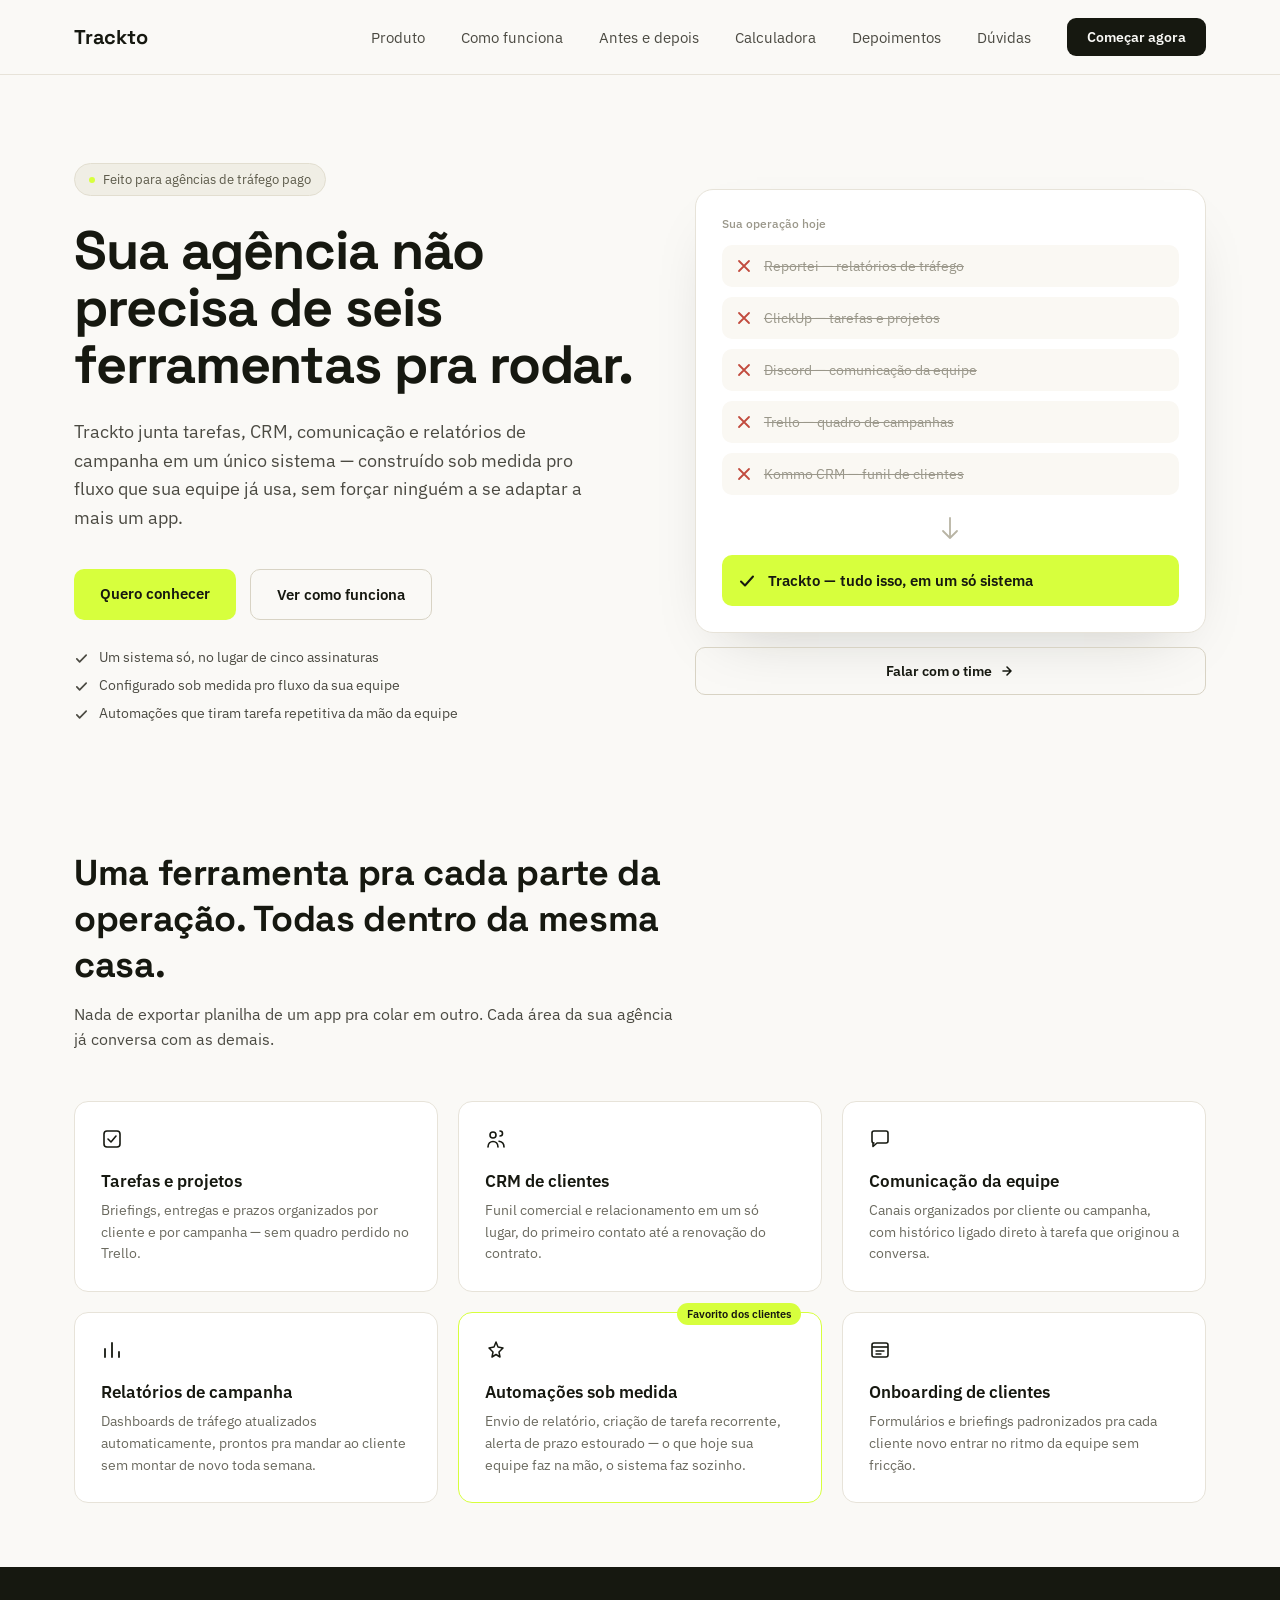
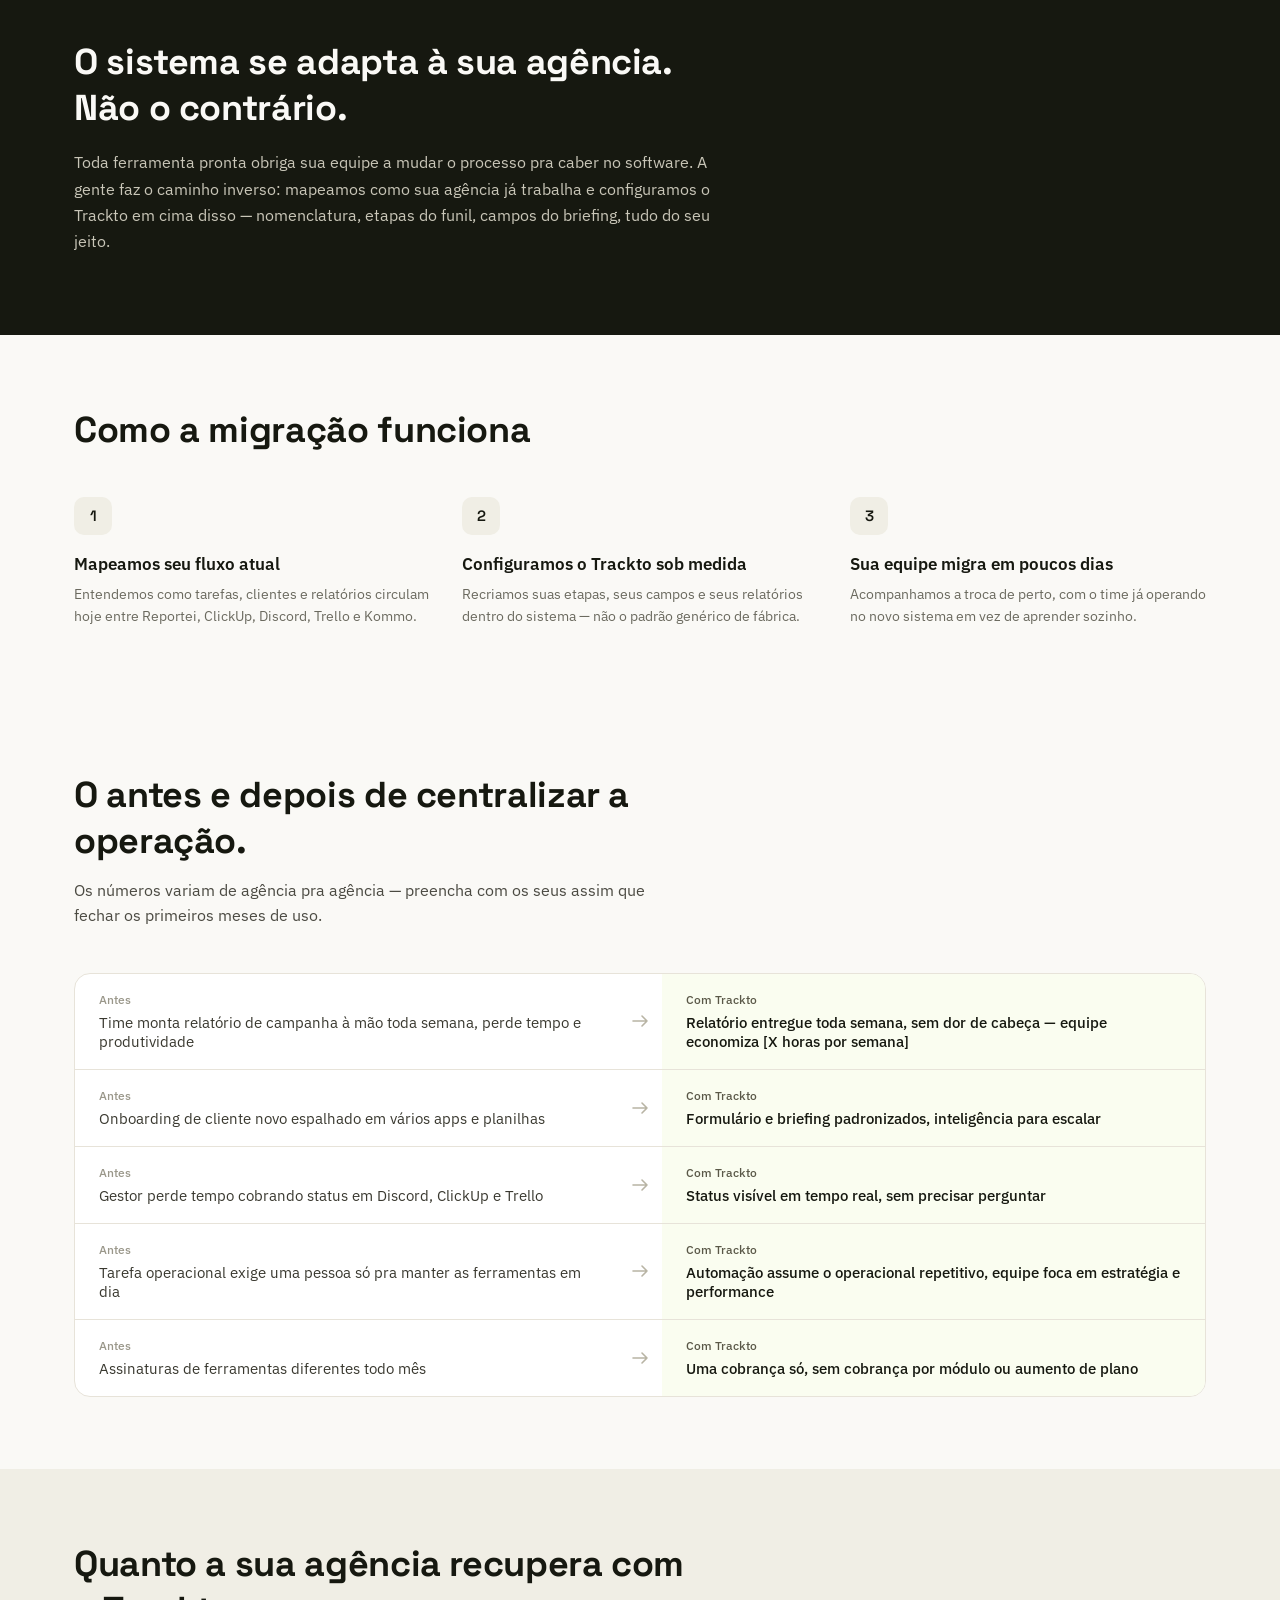
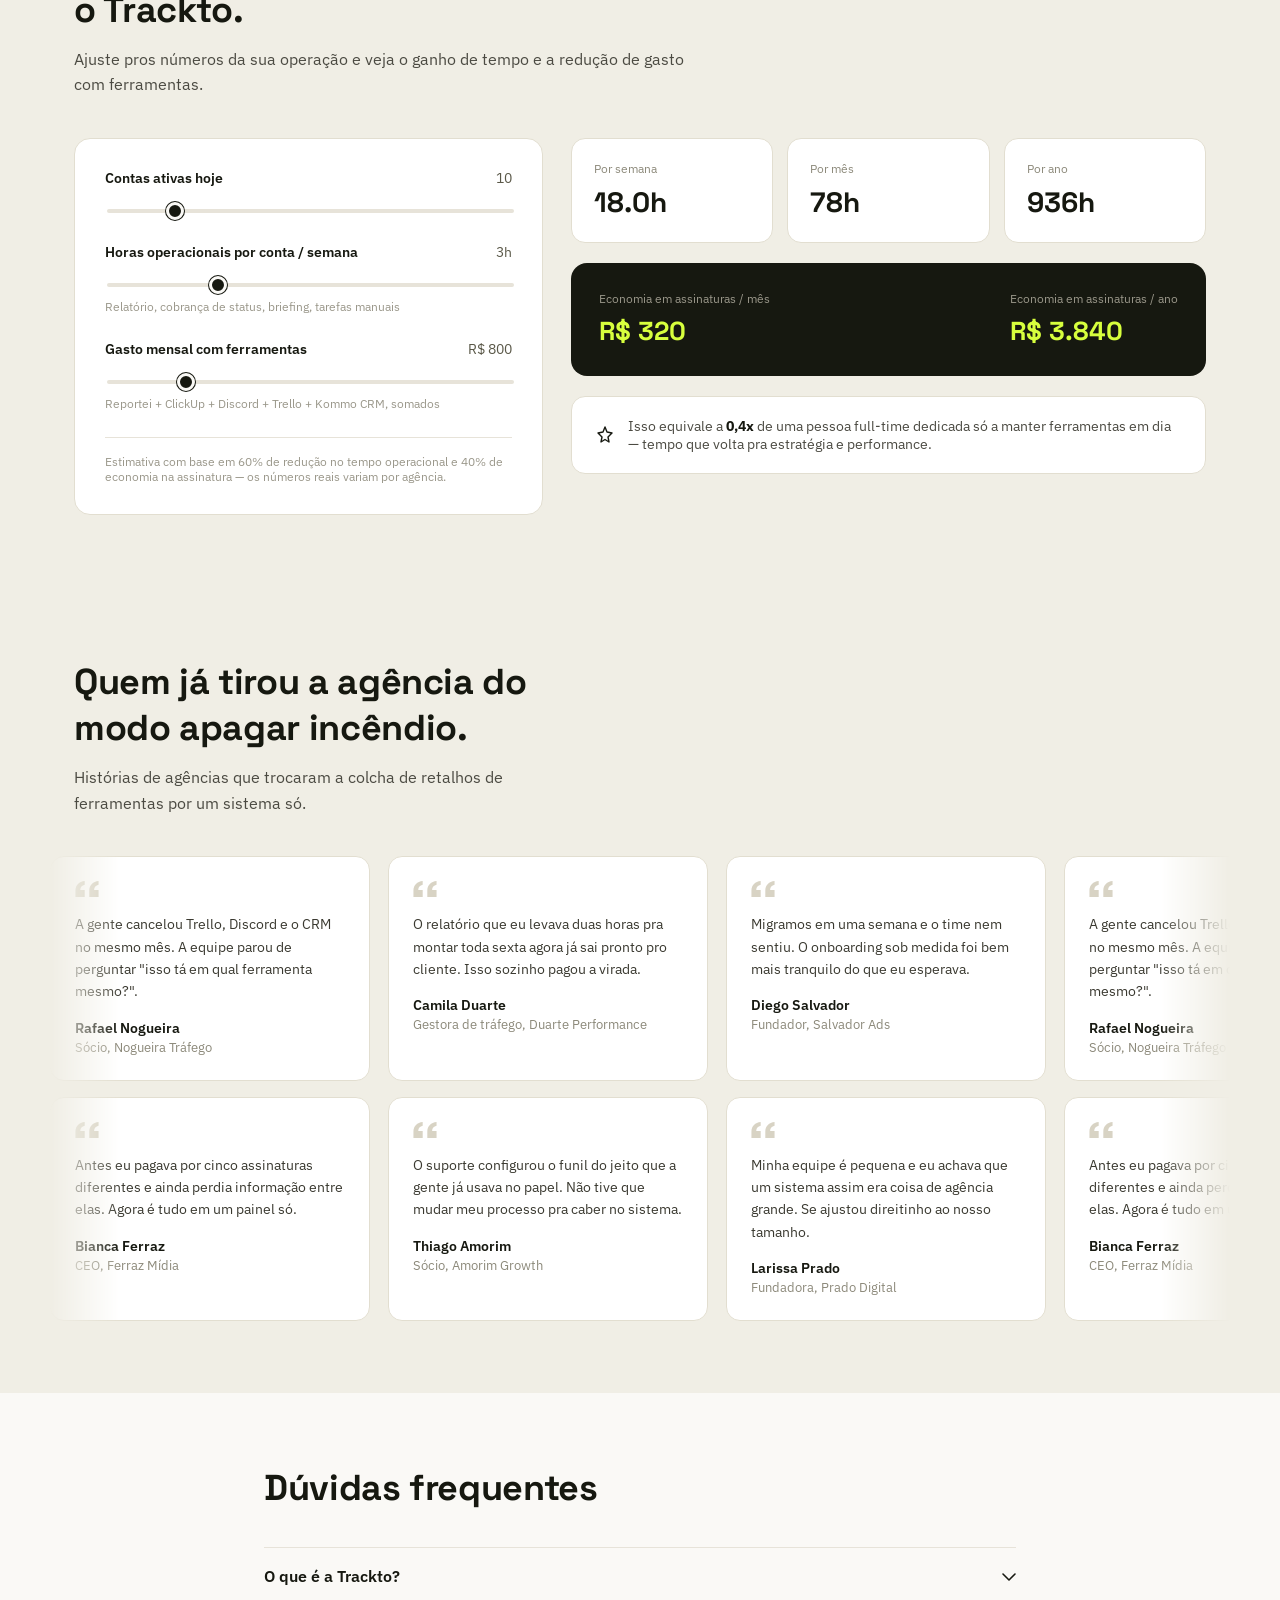
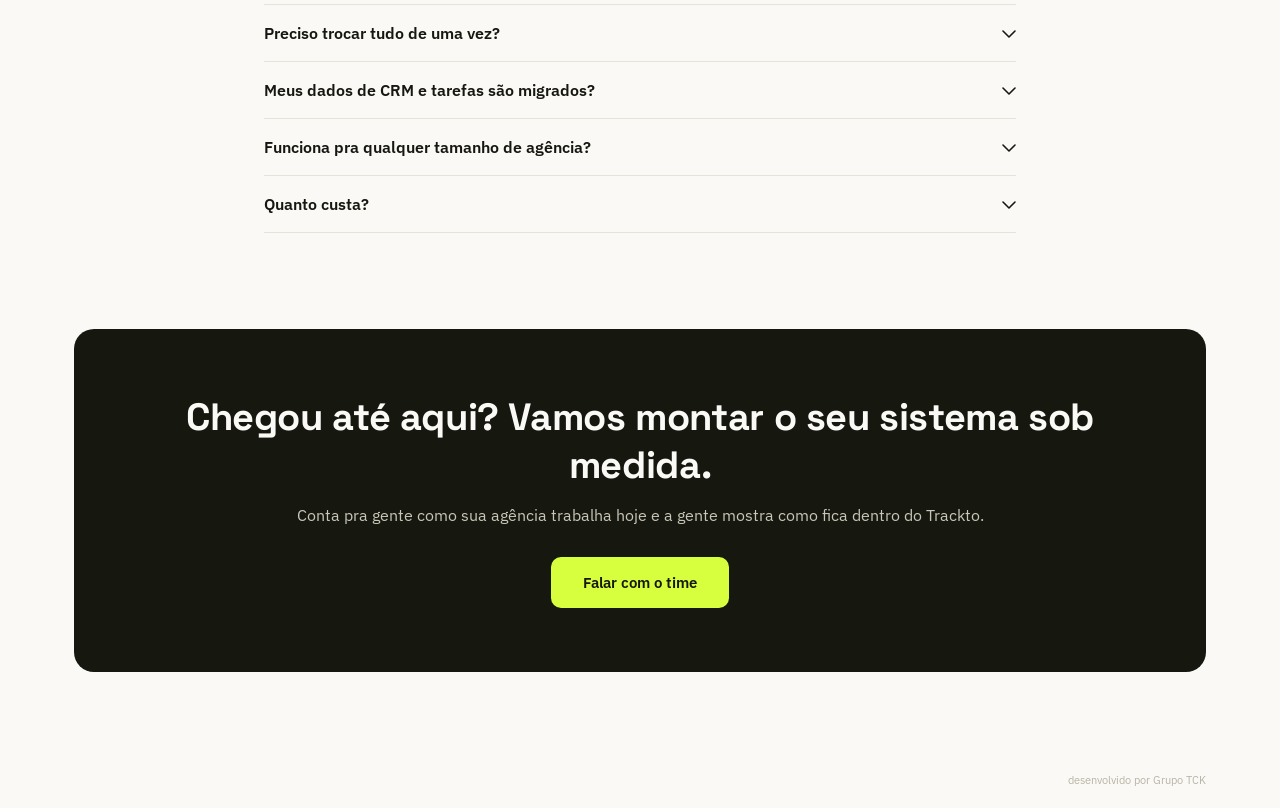
==== index.html @ 0284e6f6 "Add files via upload" ====
<!doctype html>
<html lang="pt-BR">
<head>
<meta charset="utf-8">
<meta name="viewport" content="width=device-width, initial-scale=1">
<title>Trackto — Sua agência, em um só sistema</title>
<link rel="stylesheet" href="https://fonts.googleapis.com/css2?family=Space+Grotesk:wght@500;600;700&family=IBM+Plex+Sans:wght@400;500;600&display=swap">
<style>
  :root{ --accent:#D7FF3D; }
  body{margin:0;background:#FAF9F6;font-family:'IBM Plex Sans',sans-serif;color:#161810;}
  *{box-sizing:border-box;}
  a{color:inherit;text-decoration:none;}
  .navlinks{display:flex;gap:36px;align-items:center;}
  .menu-btn{display:none;cursor:pointer;padding:8px;}
  .menu-check{display:none;}
  .heroGrid{display:grid;grid-template-columns:1.05fr 0.95fr;gap:56px;align-items:center;}
  .featGrid{display:grid;grid-template-columns:repeat(3,1fr);gap:20px;}
  .stepGrid{display:grid;grid-template-columns:repeat(3,1fr);gap:32px;}
  .testiGrid{display:grid;grid-template-columns:repeat(3,1fr);gap:20px;}
  .baRow{display:grid;grid-template-columns:1fr 44px 1fr;gap:0;align-items:stretch;opacity:0;animation:baFadeUp .7s cubic-bezier(.16,1,.3,1) forwards;transition:transform .25s ease;}
  .calcGrid{display:grid;grid-template-columns:0.85fr 1.15fr;gap:28px;align-items:start;}
  .calcStats{display:grid;grid-template-columns:repeat(3,1fr);gap:14px;}
  input[type="range"]{-webkit-appearance:none;width:100%;height:4px;border-radius:999px;background:#E7E3D9;outline:none;}
  input[type="range"]::-webkit-slider-thumb{-webkit-appearance:none;width:18px;height:18px;border-radius:999px;background:#161810;border:3px solid #FAF9F6;box-shadow:0 0 0 1px #161810;cursor:pointer;}
  input[type="range"]::-moz-range-thumb{width:18px;height:18px;border-radius:999px;background:#161810;border:3px solid #FAF9F6;box-shadow:0 0 0 1px #161810;cursor:pointer;border:none;}
  .baRow:hover{transform:scale(1.012);}
  .baAfterCell{transition:background .25s ease;}
  .baRow:hover .baAfterCell{background:#F3FBD9 !important;}
  @keyframes baFadeUp{from{opacity:0;transform:translateY(16px);}to{opacity:1;transform:translateY(0);}}
  @media (prefers-reduced-motion:reduce){.baRow{animation:none;opacity:1;}.baRow:hover{transform:none;}}
  .marqueeWrap{overflow:hidden;position:relative;-webkit-mask-image:linear-gradient(to right,transparent,#000 6%,#000 94%,transparent);mask-image:linear-gradient(to right,transparent,#000 6%,#000 94%,transparent);}
  .marqueeTrack{display:flex;gap:18px;width:max-content;animation:marqueeLeft 46s linear infinite;}
  .marqueeTrackRev{display:flex;gap:18px;width:max-content;animation:marqueeRight 46s linear infinite;}
  .marqueeWrap:hover .marqueeTrack,.marqueeWrap:hover .marqueeTrackRev{animation-play-state:paused;}
  .testiCard{background:#FFFFFF;border:1px solid #E2DED0;border-radius:14px;padding:24px;width:320px;flex-shrink:0;display:flex;flex-direction:column;gap:16px;}
  @keyframes marqueeLeft{from{transform:translateX(0);}to{transform:translateX(-50%);}}
  @keyframes marqueeRight{from{transform:translateX(-50%);}to{transform:translateX(0);}}
  @media (prefers-reduced-motion:reduce){.marqueeTrack,.marqueeTrackRev{animation:none;}}
  details summary{cursor:pointer;}
  details summary::-webkit-details-marker{display:none;}
  @media (max-width:900px){
    .heroGrid{grid-template-columns:1fr;gap:40px;}
    .featGrid{grid-template-columns:1fr 1fr;}
    .stepGrid{grid-template-columns:1fr;}
    .testiGrid{grid-template-columns:1fr;}
    .baRow{grid-template-columns:1fr;}
    .baArrow{display:none;}
    .calcGrid{grid-template-columns:1fr;}
    .calcStats{grid-template-columns:1fr;}
  }
  @media (max-width:640px){
    .featGrid{grid-template-columns:1fr;}
    .navlinks{position:absolute;top:72px;left:0;right:0;background:#FAF9F6;flex-direction:column;align-items:flex-start;padding:20px 24px 28px;gap:18px;display:none;border-bottom:1px solid #E7E3D9;z-index:40;}
    .menu-check:checked ~ .navwrap .navlinks{display:flex;}
    .menu-btn{display:flex;}
    .navcta{display:none;}
  }
</style>
</head>
<body>

<div style="width:100%;min-height:100vh;background:#FAF9F6;color:#161810;position:relative;">

  <!-- NAV -->
  <input type="checkbox" class="menu-check" id="menu-check">
  <header style="position:sticky;top:0;z-index:50;background:rgba(250,249,246,0.92);backdrop-filter:blur(6px);border-bottom:1px solid #E7E3D9;">
    <div style="max-width:1180px;margin:0 auto;padding:18px 24px;display:flex;align-items:center;justify-content:space-between;position:relative;">
      <a href="#top" aria-label="Trackto, página inicial" style="display:flex;align-items:center;gap:10px;">
        <span style="font-family:'Space Grotesk',sans-serif;font-weight:700;font-size:20px;letter-spacing:-0.01em;">Trackto</span>
      </a>

      <label for="menu-check" class="menu-btn" aria-label="Abrir menu">
        <svg width="22" height="22" viewBox="0 0 22 22" fill="none" xmlns="http://www.w3.org/2000/svg">
          <path d="M3 6H19M3 11H19M3 16H19" stroke="#161810" stroke-width="1.8" stroke-linecap="round"></path>
        </svg>
      </label>

      <div class="navwrap" style="display:contents;">
        <nav class="navlinks">
          <a href="#produto" style="font-size:15px;color:#4B4A42;">Produto</a>
          <a href="#como-funciona" style="font-size:15px;color:#4B4A42;">Como funciona</a>
          <a href="#antes-depois" style="font-size:15px;color:#4B4A42;">Antes e depois</a>
          <a href="#calculadora" style="font-size:15px;color:#4B4A42;">Calculadora</a>
          <a href="#depoimentos" style="font-size:15px;color:#4B4A42;">Depoimentos</a>
          <a href="#faq" style="font-size:15px;color:#4B4A42;">Dúvidas</a>
          <a href="form.html" class="navcta" style="background:#161810;color:#FAF9F6;padding:10px 20px;border-radius:9px;font-size:14px;font-weight:600;">Começar agora</a>
        </nav>
      </div>
    </div>
  </header>

  <!-- HERO -->
  <section id="top" style="max-width:1180px;margin:0 auto;padding:88px 24px 64px;">
    <div class="heroGrid">
      <div>
        <div style="display:inline-flex;align-items:center;gap:8px;background:#F0EEE5;border:1px solid #E2DED0;padding:7px 14px;border-radius:999px;font-size:13px;color:#5A5848;margin-bottom:26px;">
          <span style="width:6px;height:6px;border-radius:999px;background:var(--accent);"></span>
          Feito para agências de tráfego pago
        </div>
        <h1 style="font-family:'Space Grotesk',sans-serif;font-weight:700;font-size:clamp(34px,4.6vw,54px);line-height:1.06;letter-spacing:-0.02em;margin:0 0 24px;">
          Sua agência não precisa de seis ferramentas pra rodar.
        </h1>
        <p style="font-size:18px;line-height:1.6;color:#4B4A42;max-width:520px;margin:0 0 36px;">
          Trackto junta tarefas, CRM, comunicação e relatórios de campanha em um único sistema — construído sob medida pro fluxo que sua equipe já usa, sem forçar ninguém a se adaptar a mais um app.
        </p>
        <div style="display:flex;gap:14px;flex-wrap:wrap;margin-bottom:28px;">
          <a href="form.html" style="background:var(--accent);color:#161810;padding:15px 26px;border-radius:10px;font-weight:600;font-size:15px;">Quero conhecer</a>
          <a href="#como-funciona" style="border:1px solid #D8D3C4;padding:15px 26px;border-radius:10px;font-weight:600;font-size:15px;color:#161810;">Ver como funciona</a>
        </div>
        <div style="display:flex;flex-direction:column;gap:10px;">
          <div style="display:flex;gap:10px;align-items:flex-start;"><svg width="15" height="15" viewBox="0 0 16 16" fill="none" xmlns="http://www.w3.org/2000/svg" aria-hidden="true" style="margin-top:3px;flex-shrink:0;"><path d="M3 8.5L6 11.5L13 4.5" stroke="#4B4A42" stroke-width="1.8" stroke-linecap="round" stroke-linejoin="round"></path></svg><span style="font-size:14px;color:#4B4A42;">Um sistema só, no lugar de cinco assinaturas</span></div>
          <div style="display:flex;gap:10px;align-items:flex-start;"><svg width="15" height="15" viewBox="0 0 16 16" fill="none" xmlns="http://www.w3.org/2000/svg" aria-hidden="true" style="margin-top:3px;flex-shrink:0;"><path d="M3 8.5L6 11.5L13 4.5" stroke="#4B4A42" stroke-width="1.8" stroke-linecap="round" stroke-linejoin="round"></path></svg><span style="font-size:14px;color:#4B4A42;">Configurado sob medida pro fluxo da sua equipe</span></div>
          <div style="display:flex;gap:10px;align-items:flex-start;"><svg width="15" height="15" viewBox="0 0 16 16" fill="none" xmlns="http://www.w3.org/2000/svg" aria-hidden="true" style="margin-top:3px;flex-shrink:0;"><path d="M3 8.5L6 11.5L13 4.5" stroke="#4B4A42" stroke-width="1.8" stroke-linecap="round" stroke-linejoin="round"></path></svg><span style="font-size:14px;color:#4B4A42;">Automações que tiram tarefa repetitiva da mão da equipe</span></div>
        </div>
      </div>

      <div>
        <div style="background:#FFFFFF;border:1px solid #E7E3D9;border-radius:18px;padding:26px;box-shadow:0 24px 60px -32px rgba(22,24,16,0.25);">
          <p style="font-size:12px;color:#9A978A;margin:0 0 14px;font-weight:500;">Sua operação hoje</p>
          <div style="display:flex;flex-direction:column;gap:10px;margin-bottom:18px;">
            <div style="display:flex;align-items:center;gap:12px;padding:12px 14px;background:#FAF8F3;border-radius:10px;">
              <svg width="16" height="16" viewBox="0 0 16 16" fill="none" xmlns="http://www.w3.org/2000/svg" aria-hidden="true"><path d="M3 3L13 13M13 3L3 13" stroke="#C24B3E" stroke-width="1.8" stroke-linecap="round"></path></svg>
              <span style="font-size:14px;color:#9A978A;text-decoration:line-through;">Reportei — relatórios de tráfego</span>
            </div>
            <div style="display:flex;align-items:center;gap:12px;padding:12px 14px;background:#FAF8F3;border-radius:10px;">
              <svg width="16" height="16" viewBox="0 0 16 16" fill="none" xmlns="http://www.w3.org/2000/svg" aria-hidden="true"><path d="M3 3L13 13M13 3L3 13" stroke="#C24B3E" stroke-width="1.8" stroke-linecap="round"></path></svg>
              <span style="font-size:14px;color:#9A978A;text-decoration:line-through;">ClickUp — tarefas e projetos</span>
            </div>
            <div style="display:flex;align-items:center;gap:12px;padding:12px 14px;background:#FAF8F3;border-radius:10px;">
              <svg width="16" height="16" viewBox="0 0 16 16" fill="none" xmlns="http://www.w3.org/2000/svg" aria-hidden="true"><path d="M3 3L13 13M13 3L3 13" stroke="#C24B3E" stroke-width="1.8" stroke-linecap="round"></path></svg>
              <span style="font-size:14px;color:#9A978A;text-decoration:line-through;">Discord — comunicação da equipe</span>
            </div>
            <div style="display:flex;align-items:center;gap:12px;padding:12px 14px;background:#FAF8F3;border-radius:10px;">
              <svg width="16" height="16" viewBox="0 0 16 16" fill="none" xmlns="http://www.w3.org/2000/svg" aria-hidden="true"><path d="M3 3L13 13M13 3L3 13" stroke="#C24B3E" stroke-width="1.8" stroke-linecap="round"></path></svg>
              <span style="font-size:14px;color:#9A978A;text-decoration:line-through;">Trello — quadro de campanhas</span>
            </div>
            <div style="display:flex;align-items:center;gap:12px;padding:12px 14px;background:#FAF8F3;border-radius:10px;">
              <svg width="16" height="16" viewBox="0 0 16 16" fill="none" xmlns="http://www.w3.org/2000/svg" aria-hidden="true"><path d="M3 3L13 13M13 3L3 13" stroke="#C24B3E" stroke-width="1.8" stroke-linecap="round"></path></svg>
              <span style="font-size:14px;color:#9A978A;text-decoration:line-through;">Kommo CRM — funil de clientes</span>
            </div>
          </div>
          <div style="display:flex;justify-content:center;padding:4px 0 14px;">
            <svg width="18" height="24" viewBox="0 0 18 24" fill="none" xmlns="http://www.w3.org/2000/svg" aria-hidden="true"><path d="M9 1V21M9 21L2 14M9 21L16 14" stroke="#B8B4A4" stroke-width="1.8" stroke-linecap="round" stroke-linejoin="round"></path></svg>
          </div>
          <div style="border-radius:10px;padding:16px;display:flex;align-items:center;gap:12px;background:var(--accent);">
            <svg width="18" height="18" viewBox="0 0 18 18" fill="none" xmlns="http://www.w3.org/2000/svg" aria-hidden="true"><path d="M3 9.5L7 13.5L15 4.5" stroke="#161810" stroke-width="2" stroke-linecap="round" stroke-linejoin="round"></path></svg>
            <span style="font-size:15px;font-weight:600;color:#161810;">Trackto — tudo isso, em um só sistema</span>
          </div>
        </div>
        <a href="form.html" style="display:flex;align-items:center;justify-content:center;gap:8px;margin-top:14px;padding:14px;border:1px solid #D8D3C4;border-radius:10px;font-weight:600;font-size:14px;color:#161810;">
          Falar com o time
          <svg width="14" height="14" viewBox="0 0 14 14" fill="none" xmlns="http://www.w3.org/2000/svg" aria-hidden="true"><path d="M3 7H11M11 7L7 3M11 7L7 11" stroke="#161810" stroke-width="1.6" stroke-linecap="round" stroke-linejoin="round"></path></svg>
        </a>
      </div>
    </div>
  </section>

  <!-- FEATURES / PRODUTO -->
  <section id="produto" style="max-width:1180px;margin:0 auto;padding:64px 24px;">
    <div style="max-width:600px;margin-bottom:48px;">
      <h2 style="font-family:'Space Grotesk',sans-serif;font-weight:700;font-size:clamp(26px,3.2vw,36px);letter-spacing:-0.01em;margin:0 0 14px;">Uma ferramenta pra cada parte da operação. Todas dentro da mesma casa.</h2>
      <p style="font-size:16px;color:#4B4A42;line-height:1.6;margin:0;">Nada de exportar planilha de um app pra colar em outro. Cada área da sua agência já conversa com as demais.</p>
    </div>

    <div class="featGrid">
      <div style="background:#FFFFFF;border:1px solid #E7E3D9;border-radius:14px;padding:26px;">
        <svg width="22" height="22" viewBox="0 0 22 22" fill="none" xmlns="http://www.w3.org/2000/svg" aria-hidden="true" style="margin-bottom:16px;"><rect x="3" y="3" width="16" height="16" rx="3" stroke="#161810" stroke-width="1.6"></rect><path d="M7 11L10 14L15 8" stroke="#161810" stroke-width="1.6" stroke-linecap="round" stroke-linejoin="round"></path></svg>
        <h3 style="font-size:17px;font-weight:600;margin:0 0 8px;">Tarefas e projetos</h3>
        <p style="font-size:14px;color:#6B6A5F;line-height:1.55;margin:0;">Briefings, entregas e prazos organizados por cliente e por campanha — sem quadro perdido no Trello.</p>
      </div>
      <div style="background:#FFFFFF;border:1px solid #E7E3D9;border-radius:14px;padding:26px;">
        <svg width="22" height="22" viewBox="0 0 22 22" fill="none" xmlns="http://www.w3.org/2000/svg" aria-hidden="true" style="margin-bottom:16px;"><circle cx="8" cy="7" r="3" stroke="#161810" stroke-width="1.6"></circle><path d="M3 19C3 15.5 5.5 13.5 8 13.5C10.5 13.5 13 15.5 13 19" stroke="#161810" stroke-width="1.6" stroke-linecap="round"></path><path d="M15 8C16.5 8 17.5 6.8 17.5 5.5C17.5 4.2 16.5 3 15 3" stroke="#161810" stroke-width="1.6" stroke-linecap="round"></path><path d="M14 13.2C16.6 13.6 19 15.4 19 19" stroke="#161810" stroke-width="1.6" stroke-linecap="round"></path></svg>
        <h3 style="font-size:17px;font-weight:600;margin:0 0 8px;">CRM de clientes</h3>
        <p style="font-size:14px;color:#6B6A5F;line-height:1.55;margin:0;">Funil comercial e relacionamento em um só lugar, do primeiro contato até a renovação do contrato.</p>
      </div>
      <div style="background:#FFFFFF;border:1px solid #E7E3D9;border-radius:14px;padding:26px;">
        <svg width="22" height="22" viewBox="0 0 22 22" fill="none" xmlns="http://www.w3.org/2000/svg" aria-hidden="true" style="margin-bottom:16px;"><path d="M3 5C3 3.9 3.9 3 5 3H17C18.1 3 19 3.9 19 5V13C19 14.1 18.1 15 17 15H8L4 18.5V15H5C3.9 15 3 14.1 3 13V5Z" stroke="#161810" stroke-width="1.6" stroke-linejoin="round"></path></svg>
        <h3 style="font-size:17px;font-weight:600;margin:0 0 8px;">Comunicação da equipe</h3>
        <p style="font-size:14px;color:#6B6A5F;line-height:1.55;margin:0;">Canais organizados por cliente ou campanha, com histórico ligado direto à tarefa que originou a conversa.</p>
      </div>
      <div style="background:#FFFFFF;border:1px solid #E7E3D9;border-radius:14px;padding:26px;">
        <svg width="22" height="22" viewBox="0 0 22 22" fill="none" xmlns="http://www.w3.org/2000/svg" aria-hidden="true" style="margin-bottom:16px;"><path d="M4 18V10M11 18V4M18 18V13" stroke="#161810" stroke-width="1.8" stroke-linecap="round"></path></svg>
        <h3 style="font-size:17px;font-weight:600;margin:0 0 8px;">Relatórios de campanha</h3>
        <p style="font-size:14px;color:#6B6A5F;line-height:1.55;margin:0;">Dashboards de tráfego atualizados automaticamente, prontos pra mandar ao cliente sem montar de novo toda semana.</p>
      </div>
      <div style="background:#FFFFFF;border:1.5px solid var(--accent);border-radius:14px;padding:26px;position:relative;">
        <span style="position:absolute;top:-10px;right:20px;background:var(--accent);color:#161810;font-size:11px;font-weight:600;padding:4px 10px;border-radius:999px;">Favorito dos clientes</span>
        <svg width="22" height="22" viewBox="0 0 22 22" fill="none" xmlns="http://www.w3.org/2000/svg" aria-hidden="true" style="margin-bottom:16px;"><path d="M11 3L13 8L18 9L14 13L15 18L11 15.5L7 18L8 13L4 9L9 8L11 3Z" stroke="#161810" stroke-width="1.5" stroke-linejoin="round"></path></svg>
        <h3 style="font-size:17px;font-weight:600;margin:0 0 8px;">Automações sob medida</h3>
        <p style="font-size:14px;color:#6B6A5F;line-height:1.55;margin:0;">Envio de relatório, criação de tarefa recorrente, alerta de prazo estourado — o que hoje sua equipe faz na mão, o sistema faz sozinho.</p>
      </div>
      <div style="background:#FFFFFF;border:1px solid #E7E3D9;border-radius:14px;padding:26px;">
        <svg width="22" height="22" viewBox="0 0 22 22" fill="none" xmlns="http://www.w3.org/2000/svg" aria-hidden="true" style="margin-bottom:16px;"><rect x="3" y="4" width="16" height="14" rx="2" stroke="#161810" stroke-width="1.6"></rect><path d="M3 8H19" stroke="#161810" stroke-width="1.6"></path><path d="M7 12H15M7 15H12" stroke="#161810" stroke-width="1.4" stroke-linecap="round"></path></svg>
        <h3 style="font-size:17px;font-weight:600;margin:0 0 8px;">Onboarding de clientes</h3>
        <p style="font-size:14px;color:#6B6A5F;line-height:1.55;margin:0;">Formulários e briefings padronizados pra cada cliente novo entrar no ritmo da equipe sem fricção.</p>
      </div>
    </div>
  </section>

  <!-- SOB MEDIDA -->
  <section style="background:#161810;color:#FAF9F6;">
    <div style="max-width:1180px;margin:0 auto;padding:72px 24px;display:grid;grid-template-columns:1fr;gap:20px;">
      <div style="max-width:640px;">
        <h2 style="font-family:'Space Grotesk',sans-serif;font-weight:700;font-size:clamp(26px,3.2vw,36px);letter-spacing:-0.01em;margin:0 0 18px;">O sistema se adapta à sua agência. Não o contrário.</h2>
        <p style="font-size:16px;color:#C9C6B8;line-height:1.65;margin:0 0 8px;">Toda ferramenta pronta obriga sua equipe a mudar o processo pra caber no software. A gente faz o caminho inverso: mapeamos como sua agência já trabalha e configuramos o Trackto em cima disso — nomenclatura, etapas do funil, campos do briefing, tudo do seu jeito.</p>
      </div>
    </div>
  </section>

  <!-- COMO FUNCIONA -->
  <section id="como-funciona" style="max-width:1180px;margin:0 auto;padding:72px 24px;">
    <h2 style="font-family:'Space Grotesk',sans-serif;font-weight:700;font-size:clamp(26px,3.2vw,36px);letter-spacing:-0.01em;margin:0 0 44px;">Como a migração funciona</h2>
    <div class="stepGrid">
      <div>
        <div style="width:38px;height:38px;border-radius:10px;background:#F0EEE5;display:flex;align-items:center;justify-content:center;font-family:'Space Grotesk',sans-serif;font-weight:600;font-size:15px;margin-bottom:18px;">1</div>
        <h3 style="font-size:17px;font-weight:600;margin:0 0 8px;">Mapeamos seu fluxo atual</h3>
        <p style="font-size:14px;color:#6B6A5F;line-height:1.6;margin:0;">Entendemos como tarefas, clientes e relatórios circulam hoje entre Reportei, ClickUp, Discord, Trello e Kommo.</p>
      </div>
      <div>
        <div style="width:38px;height:38px;border-radius:10px;background:#F0EEE5;display:flex;align-items:center;justify-content:center;font-family:'Space Grotesk',sans-serif;font-weight:600;font-size:15px;margin-bottom:18px;">2</div>
        <h3 style="font-size:17px;font-weight:600;margin:0 0 8px;">Configuramos o Trackto sob medida</h3>
        <p style="font-size:14px;color:#6B6A5F;line-height:1.6;margin:0;">Recriamos suas etapas, seus campos e seus relatórios dentro do sistema — não o padrão genérico de fábrica.</p>
      </div>
      <div>
        <div style="width:38px;height:38px;border-radius:10px;background:#F0EEE5;display:flex;align-items:center;justify-content:center;font-family:'Space Grotesk',sans-serif;font-weight:600;font-size:15px;margin-bottom:18px;">3</div>
        <h3 style="font-size:17px;font-weight:600;margin:0 0 8px;">Sua equipe migra em poucos dias</h3>
        <p style="font-size:14px;color:#6B6A5F;line-height:1.6;margin:0;">Acompanhamos a troca de perto, com o time já operando no novo sistema em vez de aprender sozinho.</p>
      </div>
    </div>
  </section>

  <!-- ANTES E DEPOIS -->
  <section id="antes-depois" style="max-width:1180px;margin:0 auto;padding:72px 24px;">
    <div style="max-width:600px;margin-bottom:44px;">
      <h2 style="font-family:'Space Grotesk',sans-serif;font-weight:700;font-size:clamp(26px,3.2vw,36px);letter-spacing:-0.01em;margin:0 0 14px;">O antes e depois de centralizar a operação.</h2>
      <p style="font-size:16px;color:#4B4A42;line-height:1.6;margin:0;">Os números variam de agência pra agência — preencha com os seus assim que fechar os primeiros meses de uso.</p>
    </div>

    <div style="background:#FFFFFF;border:1px solid #E7E3D9;border-radius:16px;overflow:hidden;">
      <div class="baRow" style="border-bottom:1px solid #E7E3D9;animation-delay:0.05s;">
        <div style="padding:18px 24px;">
          <p style="font-size:12px;color:#9A978A;margin:0 0 6px;font-weight:500;">Antes</p>
          <p style="font-size:15px;color:#3A3930;margin:0;">Time monta relatório de campanha à mão toda semana, perde tempo e produtividade</p>
        </div>
        <div class="baArrow" style="display:flex;align-items:center;justify-content:center;">
          <svg width="18" height="18" viewBox="0 0 18 18" fill="none" xmlns="http://www.w3.org/2000/svg" aria-hidden="true"><path d="M2 9H16M16 9L11 4M16 9L11 14" stroke="#B8B4A4" stroke-width="1.6" stroke-linecap="round" stroke-linejoin="round"></path></svg>
        </div>
        <div class="baAfterCell" style="padding:18px 24px;background:#FAFDF0;">
          <p style="font-size:12px;color:#5A5848;margin:0 0 6px;font-weight:500;">Com Trackto</p>
          <p style="font-size:15px;color:#161810;font-weight:500;margin:0;">Relatório entregue toda semana, sem dor de cabeça — equipe economiza [X horas por semana]</p>
        </div>
      </div>
      <div class="baRow" style="border-bottom:1px solid #E7E3D9;animation-delay:0.14s;">
        <div style="padding:18px 24px;">
          <p style="font-size:12px;color:#9A978A;margin:0 0 6px;font-weight:500;">Antes</p>
          <p style="font-size:15px;color:#3A3930;margin:0;">Onboarding de cliente novo espalhado em vários apps e planilhas</p>
        </div>
        <div class="baArrow" style="display:flex;align-items:center;justify-content:center;">
          <svg width="18" height="18" viewBox="0 0 18 18" fill="none" xmlns="http://www.w3.org/2000/svg" aria-hidden="true"><path d="M2 9H16M16 9L11 4M16 9L11 14" stroke="#B8B4A4" stroke-width="1.6" stroke-linecap="round" stroke-linejoin="round"></path></svg>
        </div>
        <div class="baAfterCell" style="padding:18px 24px;background:#FAFDF0;">
          <p style="font-size:12px;color:#5A5848;margin:0 0 6px;font-weight:500;">Com Trackto</p>
          <p style="font-size:15px;color:#161810;font-weight:500;margin:0;">Formulário e briefing padronizados, inteligência para escalar</p>
        </div>
      </div>
      <div class="baRow" style="border-bottom:1px solid #E7E3D9;animation-delay:0.23s;">
        <div style="padding:18px 24px;">
          <p style="font-size:12px;color:#9A978A;margin:0 0 6px;font-weight:500;">Antes</p>
          <p style="font-size:15px;color:#3A3930;margin:0;">Gestor perde tempo cobrando status em Discord, ClickUp e Trello</p>
        </div>
        <div class="baArrow" style="display:flex;align-items:center;justify-content:center;">
          <svg width="18" height="18" viewBox="0 0 18 18" fill="none" xmlns="http://www.w3.org/2000/svg" aria-hidden="true"><path d="M2 9H16M16 9L11 4M16 9L11 14" stroke="#B8B4A4" stroke-width="1.6" stroke-linecap="round" stroke-linejoin="round"></path></svg>
        </div>
        <div class="baAfterCell" style="padding:18px 24px;background:#FAFDF0;">
          <p style="font-size:12px;color:#5A5848;margin:0 0 6px;font-weight:500;">Com Trackto</p>
          <p style="font-size:15px;color:#161810;font-weight:500;margin:0;">Status visível em tempo real, sem precisar perguntar</p>
        </div>
      </div>
      <div class="baRow" style="border-bottom:1px solid #E7E3D9;animation-delay:0.32s;">
        <div style="padding:18px 24px;">
          <p style="font-size:12px;color:#9A978A;margin:0 0 6px;font-weight:500;">Antes</p>
          <p style="font-size:15px;color:#3A3930;margin:0;">Tarefa operacional exige uma pessoa só pra manter as ferramentas em dia</p>
        </div>
        <div class="baArrow" style="display:flex;align-items:center;justify-content:center;">
          <svg width="18" height="18" viewBox="0 0 18 18" fill="none" xmlns="http://www.w3.org/2000/svg" aria-hidden="true"><path d="M2 9H16M16 9L11 4M16 9L11 14" stroke="#B8B4A4" stroke-width="1.6" stroke-linecap="round" stroke-linejoin="round"></path></svg>
        </div>
        <div class="baAfterCell" style="padding:18px 24px;background:#FAFDF0;">
          <p style="font-size:12px;color:#5A5848;margin:0 0 6px;font-weight:500;">Com Trackto</p>
          <p style="font-size:15px;color:#161810;font-weight:500;margin:0;">Automação assume o operacional repetitivo, equipe foca em estratégia e performance</p>
        </div>
      </div>
      <div class="baRow" style="animation-delay:0.41s;">
        <div style="padding:18px 24px;">
          <p style="font-size:12px;color:#9A978A;margin:0 0 6px;font-weight:500;">Antes</p>
          <p style="font-size:15px;color:#3A3930;margin:0;">Assinaturas de ferramentas diferentes todo mês</p>
        </div>
        <div class="baArrow" style="display:flex;align-items:center;justify-content:center;">
          <svg width="18" height="18" viewBox="0 0 18 18" fill="none" xmlns="http://www.w3.org/2000/svg" aria-hidden="true"><path d="M2 9H16M16 9L11 4M16 9L11 14" stroke="#B8B4A4" stroke-width="1.6" stroke-linecap="round" stroke-linejoin="round"></path></svg>
        </div>
        <div class="baAfterCell" style="padding:18px 24px;background:#FAFDF0;">
          <p style="font-size:12px;color:#5A5848;margin:0 0 6px;font-weight:500;">Com Trackto</p>
          <p style="font-size:15px;color:#161810;font-weight:500;margin:0;">Uma cobrança só, sem cobrança por módulo ou aumento de plano</p>
        </div>
      </div>
    </div>
  </section>

  <!-- CALCULADORA -->
  <section id="calculadora" style="background:#F0EEE5;">
    <div style="max-width:1180px;margin:0 auto;padding:72px 24px;">
      <div style="max-width:620px;margin-bottom:40px;">
        <h2 style="font-family:'Space Grotesk',sans-serif;font-weight:700;font-size:clamp(26px,3.2vw,36px);letter-spacing:-0.01em;margin:0 0 14px;">Quanto a sua agência recupera com o Trackto.</h2>
        <p style="font-size:16px;color:#4B4A42;line-height:1.6;margin:0;">Ajuste pros números da sua operação e veja o ganho de tempo e a redução de gasto com ferramentas.</p>
      </div>

      <div class="calcGrid">
        <div style="background:#FFFFFF;border:1px solid #E2DED0;border-radius:16px;padding:30px;display:flex;flex-direction:column;gap:26px;">
          <div>
            <div style="display:flex;justify-content:space-between;margin-bottom:10px;">
              <label for="accountsRange" style="font-size:14px;font-weight:600;">Contas ativas hoje</label>
              <span id="accountsOut" style="font-size:14px;color:#5A5848;">10</span>
            </div>
            <input id="accountsRange" type="range" min="1" max="60" step="1" value="10" aria-label="Número de contas ativas">
          </div>
          <div>
            <div style="display:flex;justify-content:space-between;margin-bottom:10px;">
              <label for="hoursRange" style="font-size:14px;font-weight:600;">Horas operacionais por conta / semana</label>
              <span id="hoursOut" style="font-size:14px;color:#5A5848;">3h</span>
            </div>
            <input id="hoursRange" type="range" min="0.5" max="10" step="0.5" value="3" aria-label="Horas operacionais por conta por semana">
            <p style="font-size:12px;color:#9A978A;margin:8px 0 0;">Relatório, cobrança de status, briefing, tarefas manuais</p>
          </div>
          <div>
            <div style="display:flex;justify-content:space-between;margin-bottom:10px;">
              <label for="spendRange" style="font-size:14px;font-weight:600;">Gasto mensal com ferramentas</label>
              <span style="font-size:14px;color:#5A5848;">R$ <span id="spendOut">800</span></span>
            </div>
            <input id="spendRange" type="range" min="100" max="4000" step="50" value="800" aria-label="Gasto mensal com ferramentas">
            <p style="font-size:12px;color:#9A978A;margin:8px 0 0;">Reportei + ClickUp + Discord + Trello + Kommo CRM, somados</p>
          </div>
          <p style="font-size:12px;color:#9A978A;margin:0;border-top:1px solid #E7E3D9;padding-top:16px;">Estimativa com base em <span id="reductionOut">60</span>% de redução no tempo operacional e <span id="savingsOut">40</span>% de economia na assinatura — os números reais variam por agência.</p>
        </div>

        <div style="display:flex;flex-direction:column;gap:20px;">
          <div class="calcStats">
            <div style="background:#FFFFFF;border:1px solid #E2DED0;border-radius:14px;padding:22px;">
              <p style="font-size:12px;color:#8C897A;margin:0 0 8px;">Por semana</p>
              <p style="font-family:'Space Grotesk',sans-serif;font-weight:700;font-size:28px;margin:0;"><span id="weeklyOut">21.0</span>h</p>
            </div>
            <div style="background:#FFFFFF;border:1px solid #E2DED0;border-radius:14px;padding:22px;">
              <p style="font-size:12px;color:#8C897A;margin:0 0 8px;">Por mês</p>
              <p style="font-family:'Space Grotesk',sans-serif;font-weight:700;font-size:28px;margin:0;"><span id="monthlyOut">91</span>h</p>
            </div>
            <div style="background:#FFFFFF;border:1px solid #E2DED0;border-radius:14px;padding:22px;">
              <p style="font-size:12px;color:#8C897A;margin:0 0 8px;">Por ano</p>
              <p style="font-family:'Space Grotesk',sans-serif;font-weight:700;font-size:28px;margin:0;"><span id="annualOut">1092</span>h</p>
            </div>
          </div>

          <div style="background:#161810;border-radius:16px;padding:28px;display:flex;flex-wrap:wrap;gap:28px;justify-content:space-between;">
            <div>
              <p style="font-size:12px;color:#9A978A;margin:0 0 8px;">Economia em assinaturas / mês</p>
              <p style="font-family:'Space Grotesk',sans-serif;font-weight:700;font-size:26px;color:var(--accent);margin:0;">R$ <span id="monthlySavingsOut">320</span></p>
            </div>
            <div>
              <p style="font-size:12px;color:#9A978A;margin:0 0 8px;">Economia em assinaturas / ano</p>
              <p style="font-family:'Space Grotesk',sans-serif;font-weight:700;font-size:26px;color:var(--accent);margin:0;">R$ <span id="annualSavingsOut">3840</span></p>
            </div>
          </div>

          <div style="background:#FFFFFF;border:1px solid #E2DED0;border-radius:14px;padding:20px 22px;display:flex;align-items:center;gap:14px;">
            <svg width="20" height="20" viewBox="0 0 20 20" fill="none" xmlns="http://www.w3.org/2000/svg" aria-hidden="true" style="flex-shrink:0;"><path d="M11 2L13 7L18 8L14 12L15 17L11 14.5L7 17L8 12L4 8L9 7L11 2Z" stroke="#161810" stroke-width="1.4" stroke-linejoin="round"></path></svg>
            <p style="font-size:14px;color:#4B4A42;margin:0;">Isso equivale a <strong id="fteOut" style="color:#161810;">0,5x</strong> de uma pessoa full-time dedicada só a manter ferramentas em dia — tempo que volta pra estratégia e performance.</p>
          </div>
        </div>
      </div>
    </div>
  </section>

  <!-- DEPOIMENTOS -->
  <section id="depoimentos" style="background:#F0EEE5;overflow:hidden;">
    <div style="max-width:1180px;margin:0 auto;padding:72px 0;">
      <div style="max-width:560px;margin-bottom:40px;padding:0 24px;">
        <h2 style="font-family:'Space Grotesk',sans-serif;font-weight:700;font-size:clamp(26px,3.2vw,36px);letter-spacing:-0.01em;margin:0 0 14px;">Quem já tirou a agência do modo apagar incêndio.</h2>
        <p style="font-size:16px;color:#4B4A42;line-height:1.6;margin:0;">Histórias de agências que trocaram a colcha de retalhos de ferramentas por um sistema só.</p>
      </div>

      <div style="display:flex;flex-direction:column;gap:16px;">
        <div class="marqueeWrap">
          <div class="marqueeTrack">
            <div class="testiCard">
              <svg width="24" height="16" viewBox="0 0 26 18" fill="none" xmlns="http://www.w3.org/2000/svg" aria-hidden="true"><path d="M0 18V10.8C0 4.5 4.2 0.6 10.4 0V4.2C7.3 4.8 5.4 6.8 5.4 10H10.4V18H0ZM15.6 18V10.8C15.6 4.5 19.8 0.6 26 0V4.2C22.9 4.8 21 6.8 21 10H26V18H15.6Z" fill="#D8D3C4"></path></svg>
              <p style="font-size:14px;color:#3A3930;line-height:1.6;margin:0;">A gente cancelou Trello, Discord e o CRM no mesmo mês. A equipe parou de perguntar "isso tá em qual ferramenta mesmo?".</p>
              <div><p style="font-size:14px;font-weight:600;margin:0;">Rafael Nogueira</p><p style="font-size:13px;color:#8C897A;margin:2px 0 0;">Sócio, Nogueira Tráfego</p></div>
            </div>
            <div class="testiCard">
              <svg width="24" height="16" viewBox="0 0 26 18" fill="none" xmlns="http://www.w3.org/2000/svg" aria-hidden="true"><path d="M0 18V10.8C0 4.5 4.2 0.6 10.4 0V4.2C7.3 4.8 5.4 6.8 5.4 10H10.4V18H0ZM15.6 18V10.8C15.6 4.5 19.8 0.6 26 0V4.2C22.9 4.8 21 6.8 21 10H26V18H15.6Z" fill="#D8D3C4"></path></svg>
              <p style="font-size:14px;color:#3A3930;line-height:1.6;margin:0;">O relatório que eu levava duas horas pra montar toda sexta agora já sai pronto pro cliente. Isso sozinho pagou a virada.</p>
              <div><p style="font-size:14px;font-weight:600;margin:0;">Camila Duarte</p><p style="font-size:13px;color:#8C897A;margin:2px 0 0;">Gestora de tráfego, Duarte Performance</p></div>
            </div>
            <div class="testiCard">
              <svg width="24" height="16" viewBox="0 0 26 18" fill="none" xmlns="http://www.w3.org/2000/svg" aria-hidden="true"><path d="M0 18V10.8C0 4.5 4.2 0.6 10.4 0V4.2C7.3 4.8 5.4 6.8 5.4 10H10.4V18H0ZM15.6 18V10.8C15.6 4.5 19.8 0.6 26 0V4.2C22.9 4.8 21 6.8 21 10H26V18H15.6Z" fill="#D8D3C4"></path></svg>
              <p style="font-size:14px;color:#3A3930;line-height:1.6;margin:0;">Migramos em uma semana e o time nem sentiu. O onboarding sob medida foi bem mais tranquilo do que eu esperava.</p>
              <div><p style="font-size:14px;font-weight:600;margin:0;">Diego Salvador</p><p style="font-size:13px;color:#8C897A;margin:2px 0 0;">Fundador, Salvador Ads</p></div>
            </div>
            <div class="testiCard">
              <svg width="24" height="16" viewBox="0 0 26 18" fill="none" xmlns="http://www.w3.org/2000/svg" aria-hidden="true"><path d="M0 18V10.8C0 4.5 4.2 0.6 10.4 0V4.2C7.3 4.8 5.4 6.8 5.4 10H10.4V18H0ZM15.6 18V10.8C15.6 4.5 19.8 0.6 26 0V4.2C22.9 4.8 21 6.8 21 10H26V18H15.6Z" fill="#D8D3C4"></path></svg>
              <p style="font-size:14px;color:#3A3930;line-height:1.6;margin:0;">A gente cancelou Trello, Discord e o CRM no mesmo mês. A equipe parou de perguntar "isso tá em qual ferramenta mesmo?".</p>
              <div><p style="font-size:14px;font-weight:600;margin:0;">Rafael Nogueira</p><p style="font-size:13px;color:#8C897A;margin:2px 0 0;">Sócio, Nogueira Tráfego</p></div>
            </div>
            <div class="testiCard">
              <svg width="24" height="16" viewBox="0 0 26 18" fill="none" xmlns="http://www.w3.org/2000/svg" aria-hidden="true"><path d="M0 18V10.8C0 4.5 4.2 0.6 10.4 0V4.2C7.3 4.8 5.4 6.8 5.4 10H10.4V18H0ZM15.6 18V10.8C15.6 4.5 19.8 0.6 26 0V4.2C22.9 4.8 21 6.8 21 10H26V18H15.6Z" fill="#D8D3C4"></path></svg>
              <p style="font-size:14px;color:#3A3930;line-height:1.6;margin:0;">O relatório que eu levava duas horas pra montar toda sexta agora já sai pronto pro cliente. Isso sozinho pagou a virada.</p>
              <div><p style="font-size:14px;font-weight:600;margin:0;">Camila Duarte</p><p style="font-size:13px;color:#8C897A;margin:2px 0 0;">Gestora de tráfego, Duarte Performance</p></div>
            </div>
            <div class="testiCard">
              <svg width="24" height="16" viewBox="0 0 26 18" fill="none" xmlns="http://www.w3.org/2000/svg" aria-hidden="true"><path d="M0 18V10.8C0 4.5 4.2 0.6 10.4 0V4.2C7.3 4.8 5.4 6.8 5.4 10H10.4V18H0ZM15.6 18V10.8C15.6 4.5 19.8 0.6 26 0V4.2C22.9 4.8 21 6.8 21 10H26V18H15.6Z" fill="#D8D3C4"></path></svg>
              <p style="font-size:14px;color:#3A3930;line-height:1.6;margin:0;">Migramos em uma semana e o time nem sentiu. O onboarding sob medida foi bem mais tranquilo do que eu esperava.</p>
              <div><p style="font-size:14px;font-weight:600;margin:0;">Diego Salvador</p><p style="font-size:13px;color:#8C897A;margin:2px 0 0;">Fundador, Salvador Ads</p></div>
            </div>
          </div>
        </div>

        <div class="marqueeWrap">
          <div class="marqueeTrackRev">
            <div class="testiCard">
              <svg width="24" height="16" viewBox="0 0 26 18" fill="none" xmlns="http://www.w3.org/2000/svg" aria-hidden="true"><path d="M0 18V10.8C0 4.5 4.2 0.6 10.4 0V4.2C7.3 4.8 5.4 6.8 5.4 10H10.4V18H0ZM15.6 18V10.8C15.6 4.5 19.8 0.6 26 0V4.2C22.9 4.8 21 6.8 21 10H26V18H15.6Z" fill="#D8D3C4"></path></svg>
              <p style="font-size:14px;color:#3A3930;line-height:1.6;margin:0;">Antes eu pagava por cinco assinaturas diferentes e ainda perdia informação entre elas. Agora é tudo em um painel só.</p>
              <div><p style="font-size:14px;font-weight:600;margin:0;">Bianca Ferraz</p><p style="font-size:13px;color:#8C897A;margin:2px 0 0;">CEO, Ferraz Mídia</p></div>
            </div>
            <div class="testiCard">
              <svg width="24" height="16" viewBox="0 0 26 18" fill="none" xmlns="http://www.w3.org/2000/svg" aria-hidden="true"><path d="M0 18V10.8C0 4.5 4.2 0.6 10.4 0V4.2C7.3 4.8 5.4 6.8 5.4 10H10.4V18H0ZM15.6 18V10.8C15.6 4.5 19.8 0.6 26 0V4.2C22.9 4.8 21 6.8 21 10H26V18H15.6Z" fill="#D8D3C4"></path></svg>
              <p style="font-size:14px;color:#3A3930;line-height:1.6;margin:0;">O suporte configurou o funil do jeito que a gente já usava no papel. Não tive que mudar meu processo pra caber no sistema.</p>
              <div><p style="font-size:14px;font-weight:600;margin:0;">Thiago Amorim</p><p style="font-size:13px;color:#8C897A;margin:2px 0 0;">Sócio, Amorim Growth</p></div>
            </div>
            <div class="testiCard">
              <svg width="24" height="16" viewBox="0 0 26 18" fill="none" xmlns="http://www.w3.org/2000/svg" aria-hidden="true"><path d="M0 18V10.8C0 4.5 4.2 0.6 10.4 0V4.2C7.3 4.8 5.4 6.8 5.4 10H10.4V18H0ZM15.6 18V10.8C15.6 4.5 19.8 0.6 26 0V4.2C22.9 4.8 21 6.8 21 10H26V18H15.6Z" fill="#D8D3C4"></path></svg>
              <p style="font-size:14px;color:#3A3930;line-height:1.6;margin:0;">Minha equipe é pequena e eu achava que um sistema assim era coisa de agência grande. Se ajustou direitinho ao nosso tamanho.</p>
              <div><p style="font-size:14px;font-weight:600;margin:0;">Larissa Prado</p><p style="font-size:13px;color:#8C897A;margin:2px 0 0;">Fundadora, Prado Digital</p></div>
            </div>
            <div class="testiCard">
              <svg width="24" height="16" viewBox="0 0 26 18" fill="none" xmlns="http://www.w3.org/2000/svg" aria-hidden="true"><path d="M0 18V10.8C0 4.5 4.2 0.6 10.4 0V4.2C7.3 4.8 5.4 6.8 5.4 10H10.4V18H0ZM15.6 18V10.8C15.6 4.5 19.8 0.6 26 0V4.2C22.9 4.8 21 6.8 21 10H26V18H15.6Z" fill="#D8D3C4"></path></svg>
              <p style="font-size:14px;color:#3A3930;line-height:1.6;margin:0;">Antes eu pagava por cinco assinaturas diferentes e ainda perdia informação entre elas. Agora é tudo em um painel só.</p>
              <div><p style="font-size:14px;font-weight:600;margin:0;">Bianca Ferraz</p><p style="font-size:13px;color:#8C897A;margin:2px 0 0;">CEO, Ferraz Mídia</p></div>
            </div>
            <div class="testiCard">
              <svg width="24" height="16" viewBox="0 0 26 18" fill="none" xmlns="http://www.w3.org/2000/svg" aria-hidden="true"><path d="M0 18V10.8C0 4.5 4.2 0.6 10.4 0V4.2C7.3 4.8 5.4 6.8 5.4 10H10.4V18H0ZM15.6 18V10.8C15.6 4.5 19.8 0.6 26 0V4.2C22.9 4.8 21 6.8 21 10H26V18H15.6Z" fill="#D8D3C4"></path></svg>
              <p style="font-size:14px;color:#3A3930;line-height:1.6;margin:0;">O suporte configurou o funil do jeito que a gente já usava no papel. Não tive que mudar meu processo pra caber no sistema.</p>
              <div><p style="font-size:14px;font-weight:600;margin:0;">Thiago Amorim</p><p style="font-size:13px;color:#8C897A;margin:2px 0 0;">Sócio, Amorim Growth</p></div>
            </div>
            <div class="testiCard">
              <svg width="24" height="16" viewBox="0 0 26 18" fill="none" xmlns="http://www.w3.org/2000/svg" aria-hidden="true"><path d="M0 18V10.8C0 4.5 4.2 0.6 10.4 0V4.2C7.3 4.8 5.4 6.8 5.4 10H10.4V18H0ZM15.6 18V10.8C15.6 4.5 19.8 0.6 26 0V4.2C22.9 4.8 21 6.8 21 10H26V18H15.6Z" fill="#D8D3C4"></path></svg>
              <p style="font-size:14px;color:#3A3930;line-height:1.6;margin:0;">Minha equipe é pequena e eu achava que um sistema assim era coisa de agência grande. Se ajustou direitinho ao nosso tamanho.</p>
              <div><p style="font-size:14px;font-weight:600;margin:0;">Larissa Prado</p><p style="font-size:13px;color:#8C897A;margin:2px 0 0;">Fundadora, Prado Digital</p></div>
            </div>
          </div>
        </div>
      </div>
    </div>
  </section>

  <!-- FAQ -->
  <section id="faq" style="max-width:800px;margin:0 auto;padding:72px 24px;">
    <h2 style="font-family:'Space Grotesk',sans-serif;font-weight:700;font-size:clamp(26px,3.2vw,36px);letter-spacing:-0.01em;margin:0 0 36px;">Dúvidas frequentes</h2>

    <details style="border-top:1px solid #E7E3D9;padding:18px 0;">
      <summary style="font-size:16px;font-weight:600;list-style:none;display:flex;justify-content:space-between;align-items:center;">
        O que é a Trackto?
        <svg width="14" height="14" viewBox="0 0 14 14" fill="none" xmlns="http://www.w3.org/2000/svg" aria-hidden="true" style="flex-shrink:0;margin-left:12px;"><path d="M1 5L7 11L13 5" stroke="#161810" stroke-width="1.6" stroke-linecap="round" stroke-linejoin="round"></path></svg>
      </summary>
      <p style="font-size:14px;color:#6B6A5F;line-height:1.6;margin:14px 0 0;">Um sistema único, sob medida, que substitui a combinação de ferramentas de tarefas, CRM, comunicação e relatórios que a maioria das agências de tráfego hoje monta com apps separados.</p>
    </details>

    <details style="border-top:1px solid #E7E3D9;padding:18px 0;">
      <summary style="font-size:16px;font-weight:600;list-style:none;display:flex;justify-content:space-between;align-items:center;">
        Preciso trocar tudo de uma vez?
        <svg width="14" height="14" viewBox="0 0 14 14" fill="none" xmlns="http://www.w3.org/2000/svg" aria-hidden="true" style="flex-shrink:0;margin-left:12px;"><path d="M1 5L7 11L13 5" stroke="#161810" stroke-width="1.6" stroke-linecap="round" stroke-linejoin="round"></path></svg>
      </summary>
      <p style="font-size:14px;color:#6B6A5F;line-height:1.6;margin:14px 0 0;">Não. A migração é acompanhada por etapas, começando pela área que gera mais dor pra sua equipe hoje, até a operação inteira rodar dentro do Trackto.</p>
    </details>

    <details style="border-top:1px solid #E7E3D9;padding:18px 0;">
      <summary style="font-size:16px;font-weight:600;list-style:none;display:flex;justify-content:space-between;align-items:center;">
        Meus dados de CRM e tarefas são migrados?
        <svg width="14" height="14" viewBox="0 0 14 14" fill="none" xmlns="http://www.w3.org/2000/svg" aria-hidden="true" style="flex-shrink:0;margin-left:12px;"><path d="M1 5L7 11L13 5" stroke="#161810" stroke-width="1.6" stroke-linecap="round" stroke-linejoin="round"></path></svg>
      </summary>
      <p style="font-size:14px;color:#6B6A5F;line-height:1.6;margin:14px 0 0;">Sim, clientes, negociações e tarefas em andamento são importados no processo de onboarding, sem sua equipe precisar recadastrar nada manualmente.</p>
    </details>

    <details style="border-top:1px solid #E7E3D9;padding:18px 0;">
      <summary style="font-size:16px;font-weight:600;list-style:none;display:flex;justify-content:space-between;align-items:center;">
        Funciona pra qualquer tamanho de agência?
        <svg width="14" height="14" viewBox="0 0 14 14" fill="none" xmlns="http://www.w3.org/2000/svg" aria-hidden="true" style="flex-shrink:0;margin-left:12px;"><path d="M1 5L7 11L13 5" stroke="#161810" stroke-width="1.6" stroke-linecap="round" stroke-linejoin="round"></path></svg>
      </summary>
      <p style="font-size:14px;color:#6B6A5F;line-height:1.6;margin:14px 0 0;">Sim. A configuração sob medida se ajusta desde agências de uma pessoa só até equipes com múltiplos gestores de tráfego e vários clientes ativos.</p>
    </details>

    <details style="border-top:1px solid #E7E3D9;border-bottom:1px solid #E7E3D9;padding:18px 0;">
      <summary style="font-size:16px;font-weight:600;list-style:none;display:flex;justify-content:space-between;align-items:center;">
        Quanto custa?
        <svg width="14" height="14" viewBox="0 0 14 14" fill="none" xmlns="http://www.w3.org/2000/svg" aria-hidden="true" style="flex-shrink:0;margin-left:12px;"><path d="M1 5L7 11L13 5" stroke="#161810" stroke-width="1.6" stroke-linecap="round" stroke-linejoin="round"></path></svg>
      </summary>
      <p style="font-size:14px;color:#6B6A5F;line-height:1.6;margin:14px 0 0;">O valor é definido conforme o tamanho da operação e o escopo da configuração sob medida — sempre um valor único, sem cobrança separada por módulo.</p>
    </details>
  </section>

  <!-- CTA FINAL -->
  <section id="comecar" style="max-width:1180px;margin:0 auto;padding:24px 24px 96px;">
    <div style="background:#161810;border-radius:20px;padding:64px 40px;text-align:center;">
      <h2 style="font-family:'Space Grotesk',sans-serif;font-weight:700;color:#FAF9F6;font-size:clamp(26px,3.4vw,38px);letter-spacing:-0.01em;margin:0 0 16px;">Chegou até aqui? Vamos montar o seu sistema sob medida.</h2>
      <p style="color:#C9C6B8;font-size:16px;margin:0 0 32px;">Conta pra gente como sua agência trabalha hoje e a gente mostra como fica dentro do Trackto.</p>
      <a href="form.html" style="display:inline-block;background:var(--accent);color:#161810;padding:16px 32px;border-radius:10px;font-weight:600;font-size:15px;">Falar com o time</a>
    </div>
  </section>

  <!-- CRÉDITO -->
  <div style="max-width:1180px;margin:0 auto;padding:0 24px 20px;text-align:right;">
    <span style="font-size:11px;color:#B8B4A4;">desenvolvido por Grupo TCK</span>
  </div>

</div>

<script>
  // Ajuste esses dois números quando tiver dados reais de cliente
  var REDUCTION_PCT = 60; // % de redução no tempo operacional
  var SAVINGS_PCT = 40;   // % de economia na assinatura

  function fmt(n){ return Math.round(n).toLocaleString('pt-BR'); }

  function recalc(){
    var accounts = Number(document.getElementById('accountsRange').value);
    var hours = Number(document.getElementById('hoursRange').value);
    var spend = Number(document.getElementById('spendRange').value);

    document.getElementById('accountsOut').textContent = accounts;
    document.getElementById('hoursOut').textContent = hours + 'h';
    document.getElementById('spendOut').textContent = fmt(spend);
    document.getElementById('reductionOut').textContent = REDUCTION_PCT;
    document.getElementById('savingsOut').textContent = SAVINGS_PCT;

    var weekly = accounts * hours * (REDUCTION_PCT / 100);
    var monthly = weekly * 4.33;
    var annual = weekly * 52;
    var monthlySavings = spend * (SAVINGS_PCT / 100);
    var annualSavings = monthlySavings * 12;
    var fte = monthly / 176;

    document.getElementById('weeklyOut').textContent = weekly.toFixed(1);
    document.getElementById('monthlyOut').textContent = fmt(monthly);
    document.getElementById('annualOut').textContent = fmt(annual);
    document.getElementById('monthlySavingsOut').textContent = fmt(monthlySavings);
    document.getElementById('annualSavingsOut').textContent = fmt(annualSavings);
    document.getElementById('fteOut').textContent = fte < 0.15 ? 'uma pequena fração' : fte.toFixed(1).replace('.', ',') + 'x';
  }

  ['accountsRange','hoursRange','spendRange'].forEach(function(id){
    document.getElementById(id).addEventListener('input', recalc);
  });
  recalc();
</script>

</body>
</html>
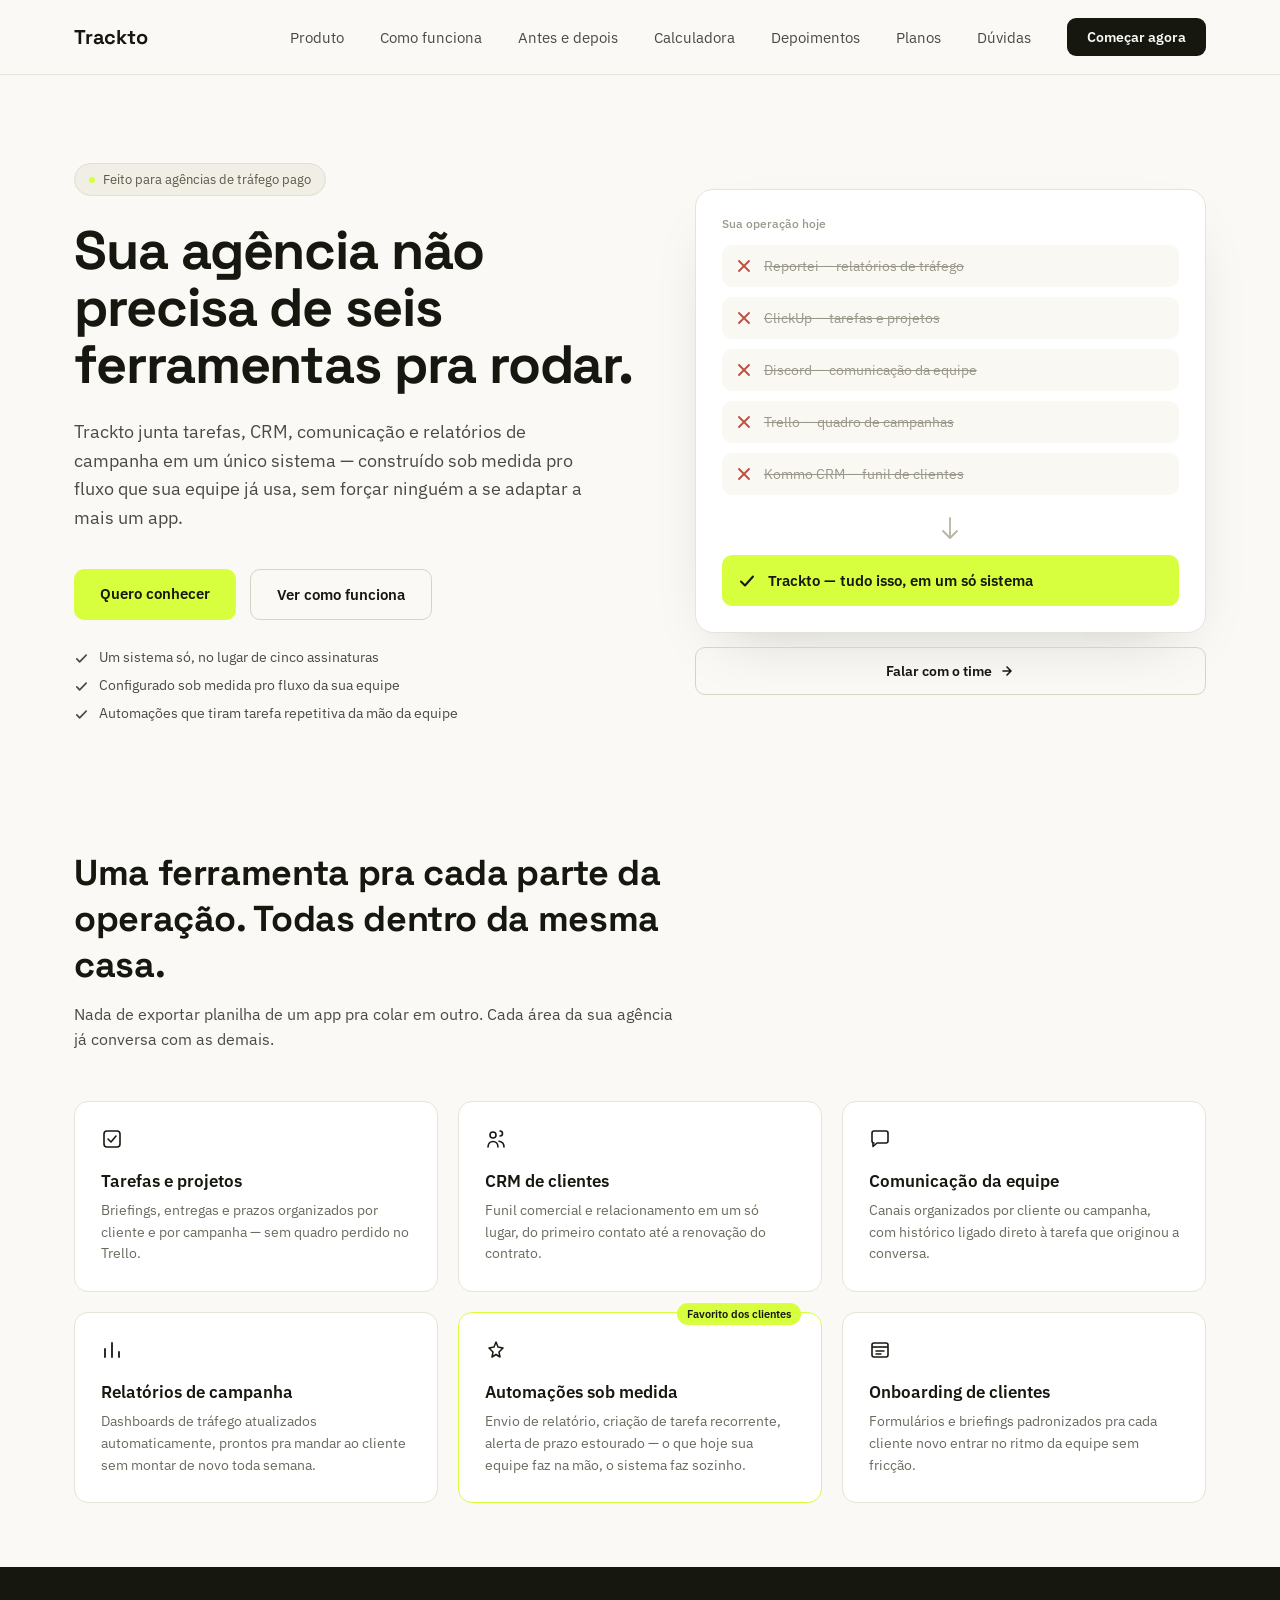
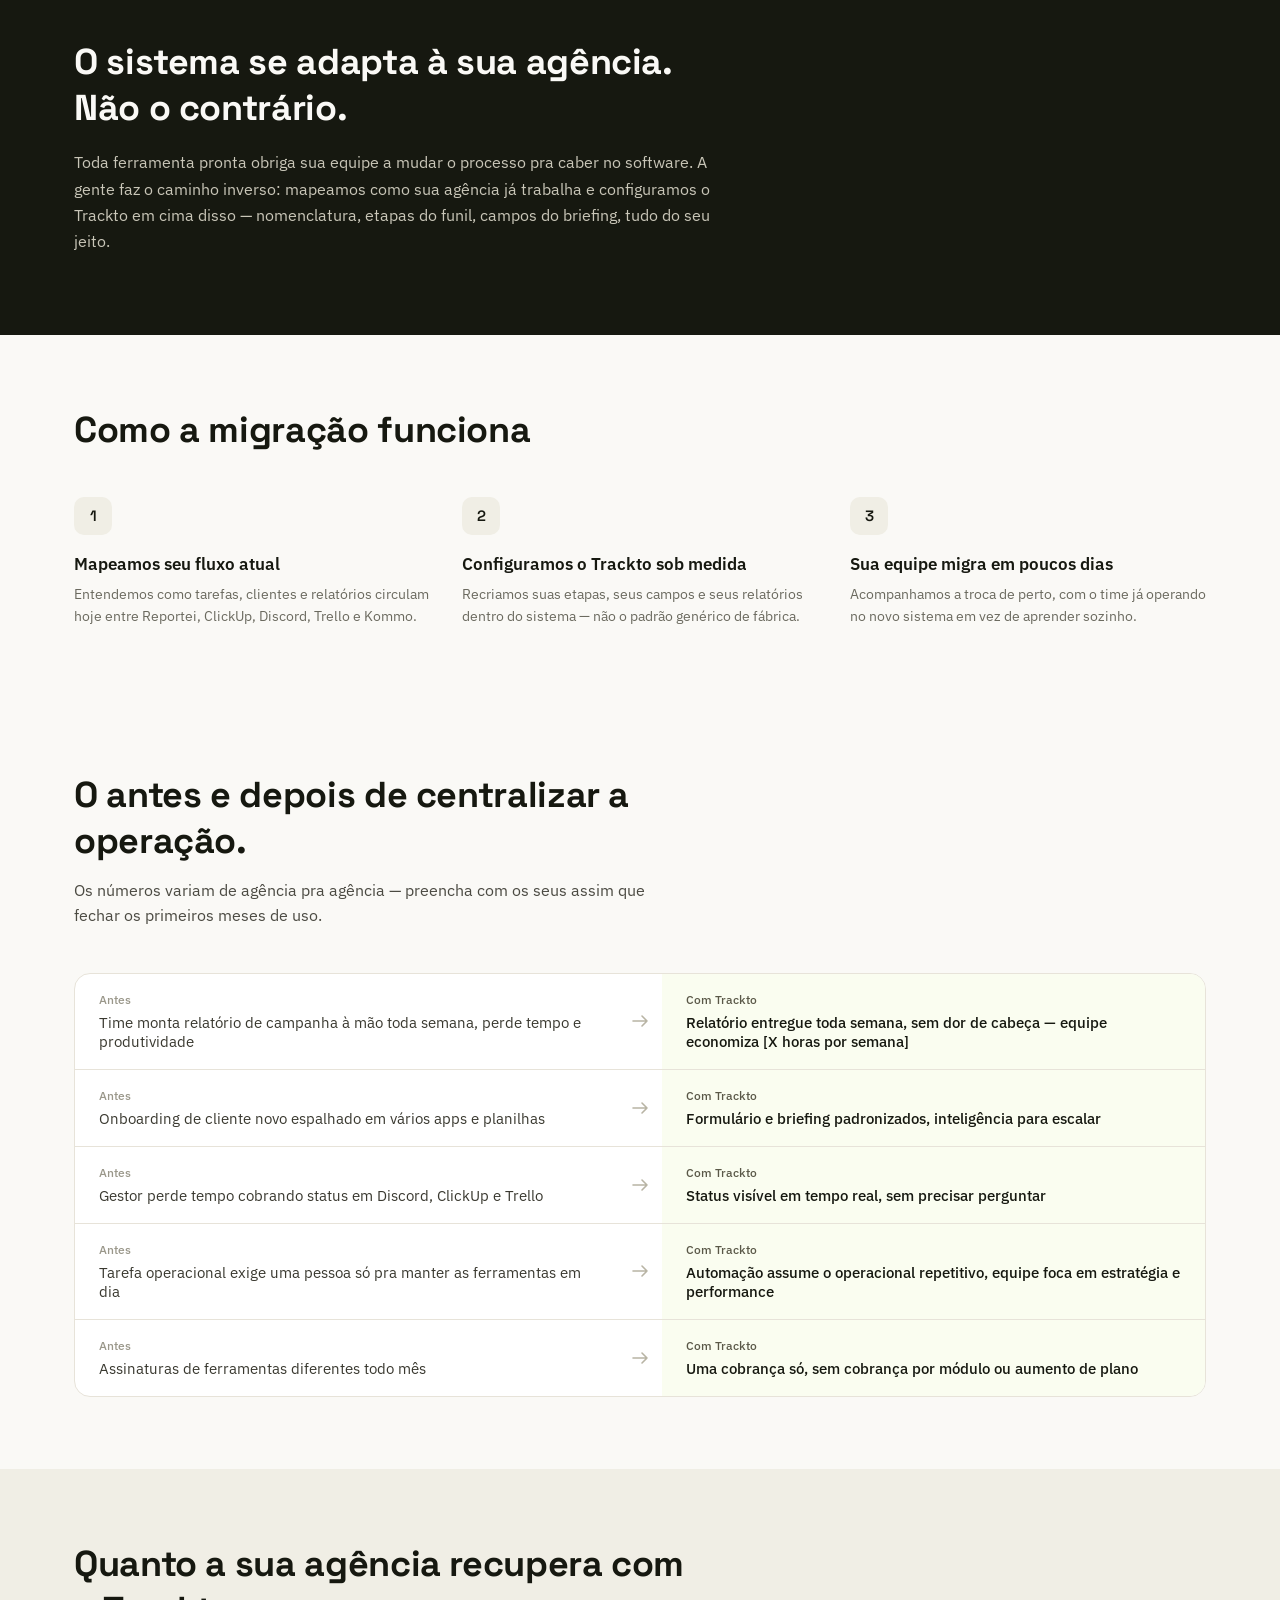
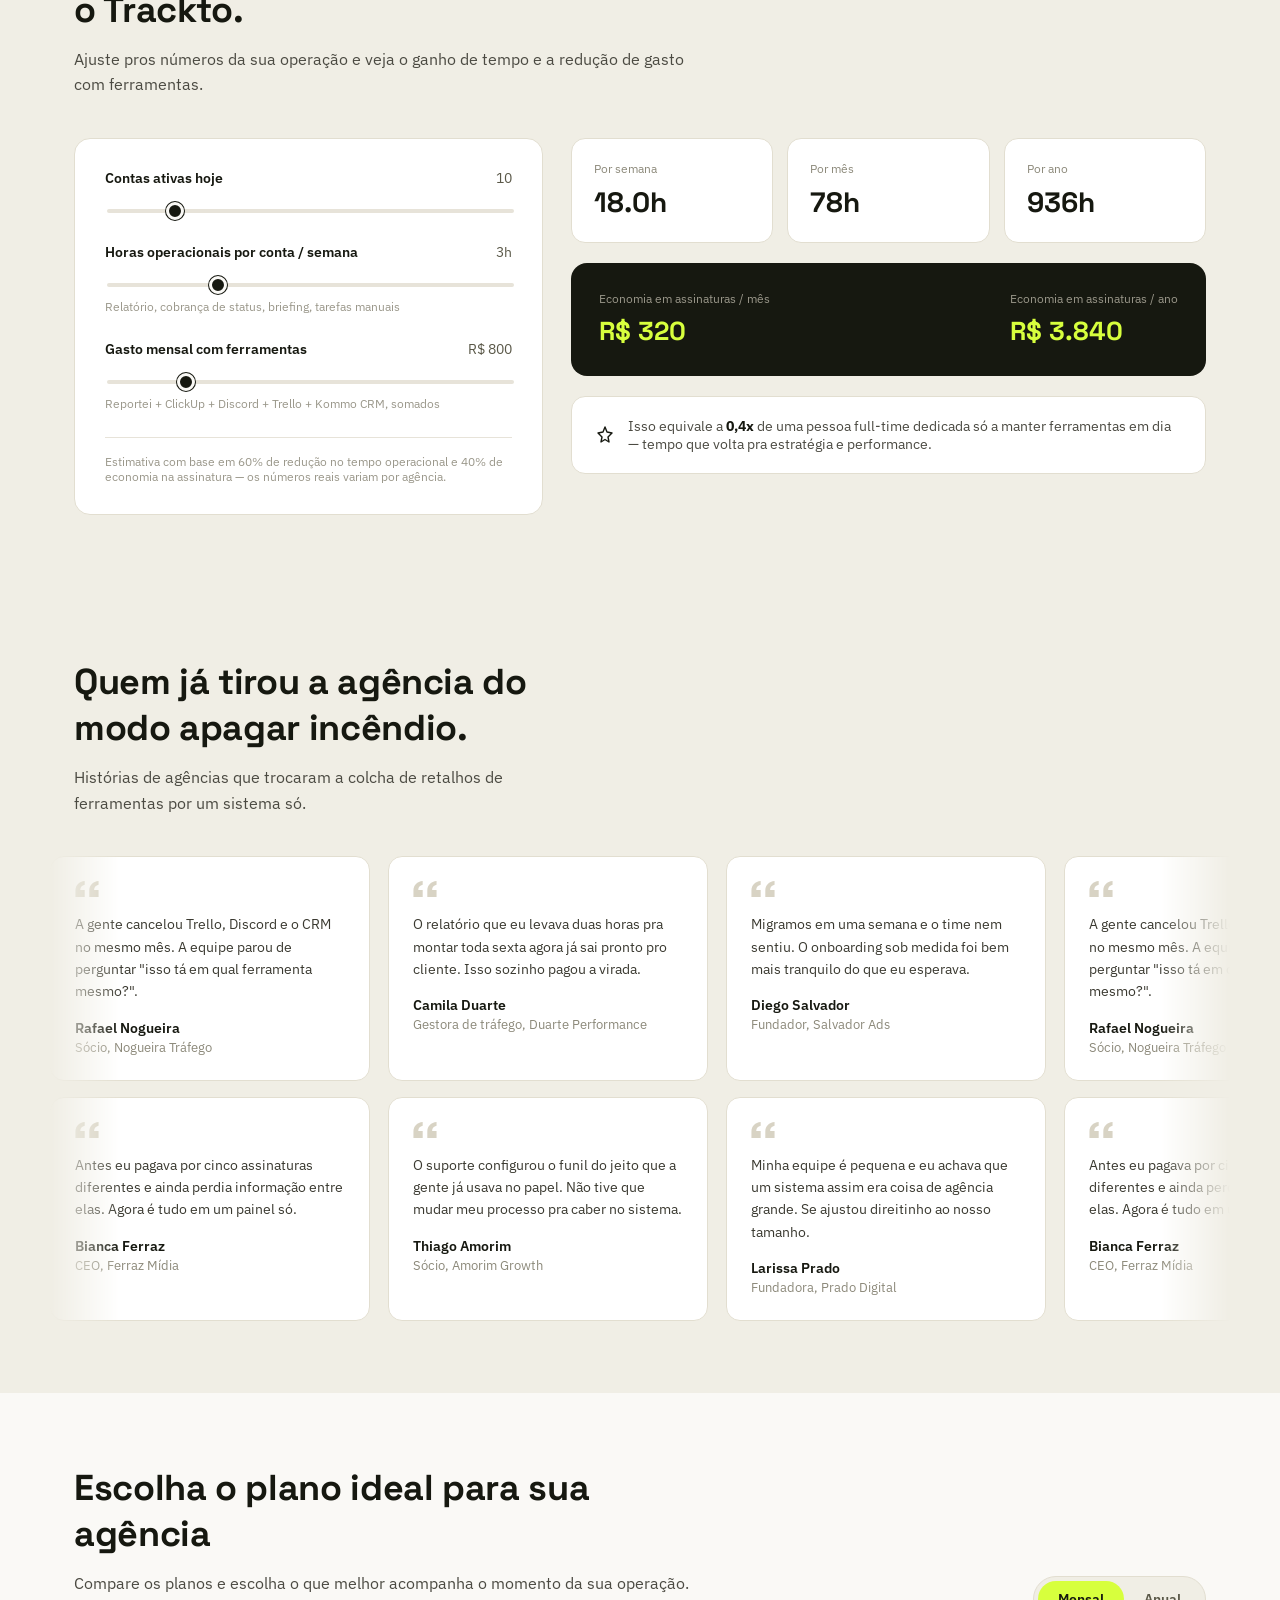
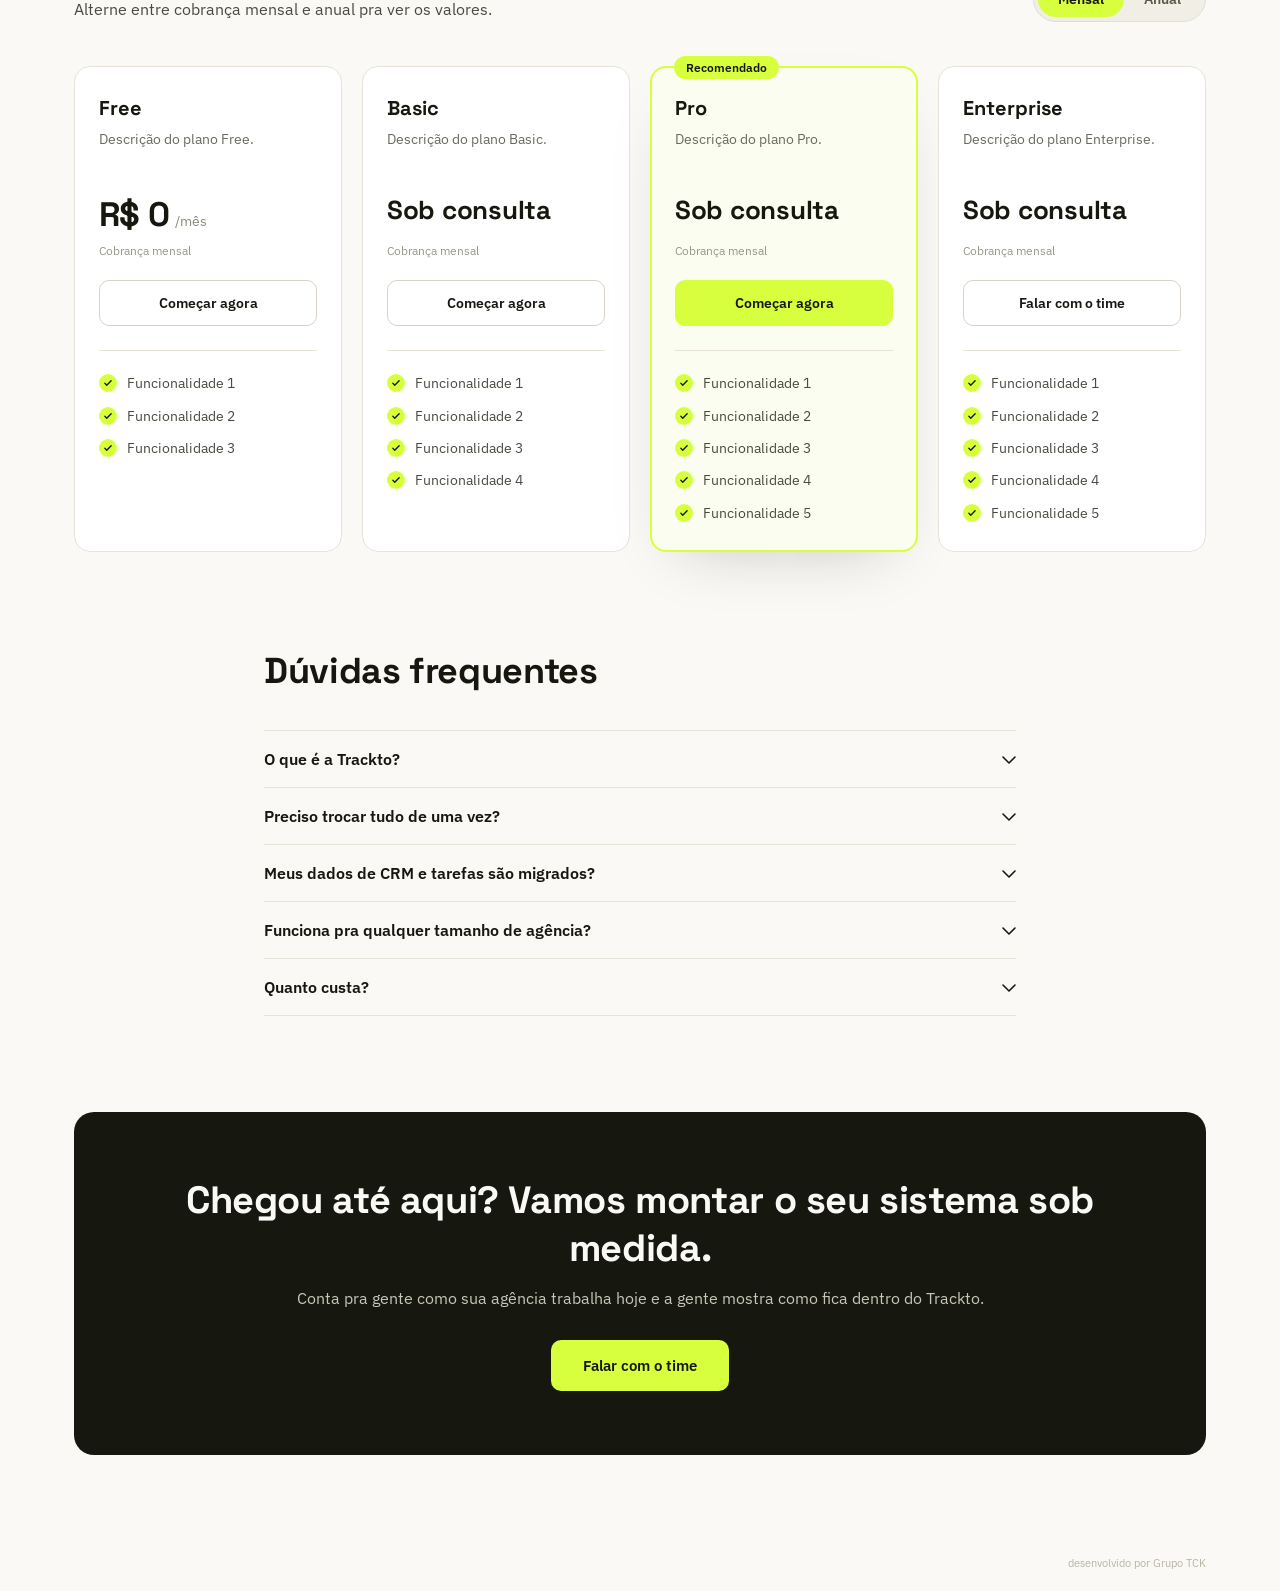
==== commit d513bbb4: "Add pricing plans section and nav link Adds a Planos section before the FAQ with a monthly/annual to" ====
--- a/index.html
+++ b/index.html
@@ -37,6 +37,27 @@
   @keyframes marqueeRight{from{transform:translateX(-50%);}to{transform:translateX(0);}}
   @media (prefers-reduced-motion:reduce){.marqueeTrack,.marqueeTrackRev{animation:none;}}
   details summary{cursor:pointer;}
+  #planos{scroll-margin-top:72px;}
+  .planHead{display:flex;justify-content:space-between;align-items:flex-end;gap:28px;flex-wrap:wrap;margin-bottom:44px;}
+  .billToggle{display:inline-flex;background:#F0EEE5;border:1px solid #E2DED0;border-radius:999px;padding:4px;}
+  .billOpt{border:0;background:transparent;font-family:inherit;font-size:14px;font-weight:600;color:#5A5848;padding:9px 20px;border-radius:999px;cursor:pointer;transition:background .2s ease,color .2s ease;}
+  .billOpt:hover{color:#161810;}
+  .billOpt[aria-pressed="true"]{background:var(--accent);color:#161810;}
+  .billOpt:focus-visible,.planBtn:focus-visible{outline:2px solid #161810;outline-offset:2px;}
+  .planGrid{display:grid;grid-template-columns:repeat(4,1fr);gap:20px;align-items:stretch;}
+  .planCard{position:relative;background:#FFFFFF;border:1px solid #E7E3D9;border-radius:16px;padding:28px 24px;display:flex;flex-direction:column;transition:transform .25s ease,border-color .25s ease,box-shadow .25s ease;}
+  .planCard:hover{transform:translateY(-4px);border-color:#D8D3C4;box-shadow:0 24px 60px -32px rgba(22,24,16,0.25);}
+  .planCard.isRec{border:2px solid var(--accent);background:#FAFDF0;padding:27px 23px;box-shadow:0 24px 60px -32px rgba(22,24,16,0.25);}
+  .planCard.isRec:hover{border-color:var(--accent);}
+  .planBadge{position:absolute;top:-12px;left:22px;background:var(--accent);color:#161810;font-size:12px;font-weight:600;padding:4px 12px;border-radius:999px;}
+  .planBtn{display:block;text-align:center;padding:13px 20px;border-radius:10px;font-weight:600;font-size:14px;border:1px solid #D8D3C4;color:#161810;transition:background .2s ease,color .2s ease,border-color .2s ease;}
+  .planBtn:hover{background:#161810;border-color:#161810;color:#FAF9F6;}
+  .planBtn.isPrimary{background:var(--accent);border-color:var(--accent);}
+  .planBtn.isPrimary:hover{background:#161810;border-color:#161810;color:#FAF9F6;}
+  .planFeats{list-style:none;margin:0;padding:22px 0 0;border-top:1px solid #E7E3D9;display:flex;flex-direction:column;gap:12px;}
+  .planFeats li{display:flex;gap:10px;align-items:flex-start;font-size:14px;color:#4B4A42;line-height:1.45;}
+  .planCheck{width:18px;height:18px;border-radius:999px;background:var(--accent);display:flex;align-items:center;justify-content:center;flex-shrink:0;margin-top:1px;}
+  @media (prefers-reduced-motion:reduce){.planCard,.planBtn,.billOpt{transition:none;}.planCard:hover{transform:none;}}
   details summary::-webkit-details-marker{display:none;}
   @media (max-width:900px){
     .heroGrid{grid-template-columns:1fr;gap:40px;}
@@ -47,9 +68,12 @@
     .baArrow{display:none;}
     .calcGrid{grid-template-columns:1fr;}
     .calcStats{grid-template-columns:1fr;}
+    .planGrid{grid-template-columns:1fr 1fr;}
+    .navlinks{gap:20px;}
   }
   @media (max-width:640px){
     .featGrid{grid-template-columns:1fr;}
+    .planGrid{grid-template-columns:1fr;}
     .navlinks{position:absolute;top:72px;left:0;right:0;background:#FAF9F6;flex-direction:column;align-items:flex-start;padding:20px 24px 28px;gap:18px;display:none;border-bottom:1px solid #E7E3D9;z-index:40;}
     .menu-check:checked ~ .navwrap .navlinks{display:flex;}
     .menu-btn{display:flex;}
@@ -82,6 +106,7 @@
           <a href="#antes-depois" style="font-size:15px;color:#4B4A42;">Antes e depois</a>
           <a href="#calculadora" style="font-size:15px;color:#4B4A42;">Calculadora</a>
           <a href="#depoimentos" style="font-size:15px;color:#4B4A42;">Depoimentos</a>
+          <a href="#planos" style="font-size:15px;color:#4B4A42;">Planos</a>
           <a href="#faq" style="font-size:15px;color:#4B4A42;">Dúvidas</a>
           <a href="form.html" class="navcta" style="background:#161810;color:#FAF9F6;padding:10px 20px;border-radius:9px;font-size:14px;font-weight:600;">Começar agora</a>
         </nav>
@@ -459,6 +484,21 @@
     </div>
   </section>
 
+  <!-- PLANOS -->
+  <section id="planos" style="max-width:1180px;margin:0 auto;padding:72px 24px 24px;">
+    <div class="planHead">
+      <div style="max-width:620px;">
+        <h2 style="font-family:'Space Grotesk',sans-serif;font-weight:700;font-size:clamp(26px,3.2vw,36px);letter-spacing:-0.01em;margin:0 0 14px;">Escolha o plano ideal para sua agência</h2>
+        <p style="font-size:16px;color:#4B4A42;line-height:1.6;margin:0;">Compare os planos e escolha o que melhor acompanha o momento da sua operação. Alterne entre cobrança mensal e anual pra ver os valores.</p>
+      </div>
+      <div class="billToggle" role="group" aria-label="Ciclo de cobrança">
+        <button type="button" class="billOpt" data-cycle="mensal" aria-pressed="true">Mensal</button>
+        <button type="button" class="billOpt" data-cycle="anual" aria-pressed="false">Anual</button>
+      </div>
+    </div>
+    <div class="planGrid" id="planGrid" aria-live="polite"></div>
+  </section>
+
   <!-- FAQ -->
   <section id="faq" style="max-width:800px;margin:0 auto;padding:72px 24px;">
     <h2 style="font-family:'Space Grotesk',sans-serif;font-weight:700;font-size:clamp(26px,3.2vw,36px);letter-spacing:-0.01em;margin:0 0 36px;">Dúvidas frequentes</h2>
@@ -559,5 +599,71 @@
   recalc();
 </script>
 
+<script>
+  // ===== PLANOS =====
+  // Edite aqui nomes, descrições, preços e funcionalidades.
+  // price: valor em R$ por ciclo (número). Use null enquanto não houver valor definido — o card mostra PRICE_FALLBACK.
+  // recommended: true destaca o card. cta.href: destino base do botão.
+  var PRICE_FALLBACK = 'Sob consulta';
+  var CYCLES = {
+    mensal: { suffix: '/mês', note: 'Cobrança mensal' },
+    anual:  { suffix: '/ano', note: 'Cobrança anual' }
+  };
+  var PLANS = [
+    { id: 'free', name: 'Free', description: 'Descrição do plano Free.',
+      price: { mensal: 0, anual: 0 },
+      cta: { label: 'Começar agora', href: 'form.html' },
+      features: ['Funcionalidade 1', 'Funcionalidade 2', 'Funcionalidade 3'] },
+    { id: 'basic', name: 'Basic', description: 'Descrição do plano Basic.',
+      price: { mensal: null, anual: null },
+      cta: { label: 'Começar agora', href: 'form.html' },
+      features: ['Funcionalidade 1', 'Funcionalidade 2', 'Funcionalidade 3', 'Funcionalidade 4'] },
+    { id: 'pro', name: 'Pro', description: 'Descrição do plano Pro.', recommended: true,
+      price: { mensal: null, anual: null },
+      cta: { label: 'Começar agora', href: 'form.html' },
+      features: ['Funcionalidade 1', 'Funcionalidade 2', 'Funcionalidade 3', 'Funcionalidade 4', 'Funcionalidade 5'] },
+    { id: 'enterprise', name: 'Enterprise', description: 'Descrição do plano Enterprise.',
+      price: { mensal: null, anual: null },
+      cta: { label: 'Falar com o time', href: 'form.html' },
+      features: ['Funcionalidade 1', 'Funcionalidade 2', 'Funcionalidade 3', 'Funcionalidade 4', 'Funcionalidade 5'] }
+  ];
+
+  // Ponto de integração: troque por checkout/assinatura quando existir.
+  function planHref(plan, cycle){
+    return plan.cta.href + '?plano=' + encodeURIComponent(plan.id) + '&ciclo=' + encodeURIComponent(cycle);
+  }
+
+  var PLAN_CHECK = '<span class="planCheck" aria-hidden="true"><svg width="10" height="10" viewBox="0 0 16 16" fill="none" xmlns="http://www.w3.org/2000/svg"><path d="M3 8.5L6 11.5L13 4.5" stroke="#161810" stroke-width="2.2" stroke-linecap="round" stroke-linejoin="round"></path></svg></span>';
+
+  function renderPlans(cycle){
+    var c = CYCLES[cycle];
+    document.getElementById('planGrid').innerHTML = PLANS.map(function(plan){
+      var value = plan.price[cycle];
+      var hasPrice = typeof value === 'number';
+      var priceHtml = hasPrice
+        ? '<span style="font-family:\'Space Grotesk\',sans-serif;font-weight:700;font-size:34px;letter-spacing:-0.02em;">R$ ' + fmt(value) + '</span><span style="font-size:14px;color:#8C897A;">' + c.suffix + '</span>'
+        : '<span style="font-family:\'Space Grotesk\',sans-serif;font-weight:700;font-size:26px;letter-spacing:-0.01em;">' + PRICE_FALLBACK + '</span>';
+      return '<article class="planCard' + (plan.recommended ? ' isRec' : '') + '" data-plan="' + plan.id + '" data-cycle="' + cycle + '">' +
+        (plan.recommended ? '<span class="planBadge">Recomendado</span>' : '') +
+        '<h3 style="font-family:\'Space Grotesk\',sans-serif;font-weight:700;font-size:20px;margin:0 0 8px;">' + plan.name + '</h3>' +
+        '<p style="font-size:14px;color:#6B6A5F;line-height:1.5;margin:0 0 22px;min-height:42px;">' + plan.description + '</p>' +
+        '<div style="display:flex;align-items:baseline;gap:6px;min-height:44px;">' + priceHtml + '</div>' +
+        '<p style="font-size:12px;color:#9A978A;margin:6px 0 22px;">' + c.note + '</p>' +
+        '<a class="planBtn' + (plan.recommended ? ' isPrimary' : '') + '" href="' + planHref(plan, cycle) + '" style="margin-bottom:24px;">' + plan.cta.label + '</a>' +
+        '<ul class="planFeats">' + plan.features.map(function(f){ return '<li>' + PLAN_CHECK + '<span>' + f + '</span></li>'; }).join('') + '</ul>' +
+      '</article>';
+    }).join('');
+  }
+
+  var billOpts = document.querySelectorAll('.billOpt');
+  billOpts.forEach(function(btn){
+    btn.addEventListener('click', function(){
+      billOpts.forEach(function(b){ b.setAttribute('aria-pressed', b === btn ? 'true' : 'false'); });
+      renderPlans(btn.getAttribute('data-cycle'));
+    });
+  });
+  renderPlans('mensal');
+</script>
+
 </body>
 </html>
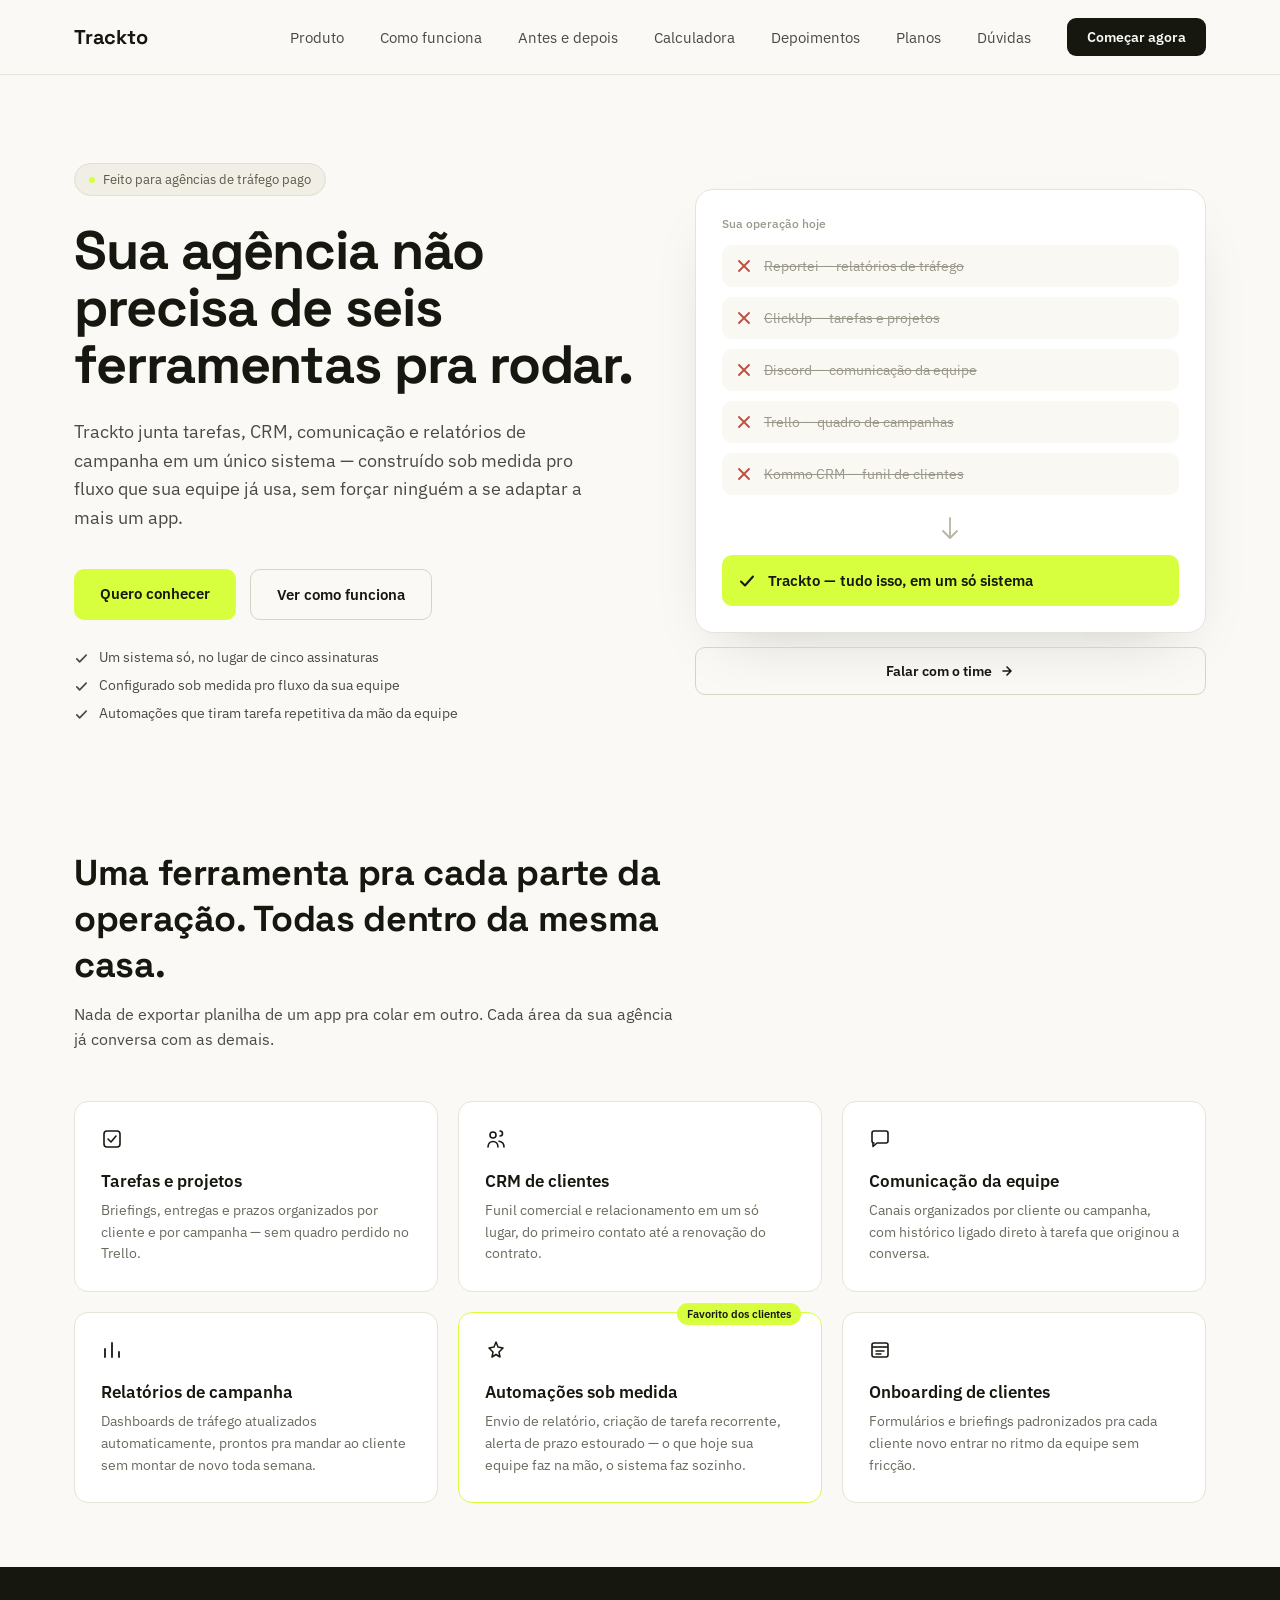
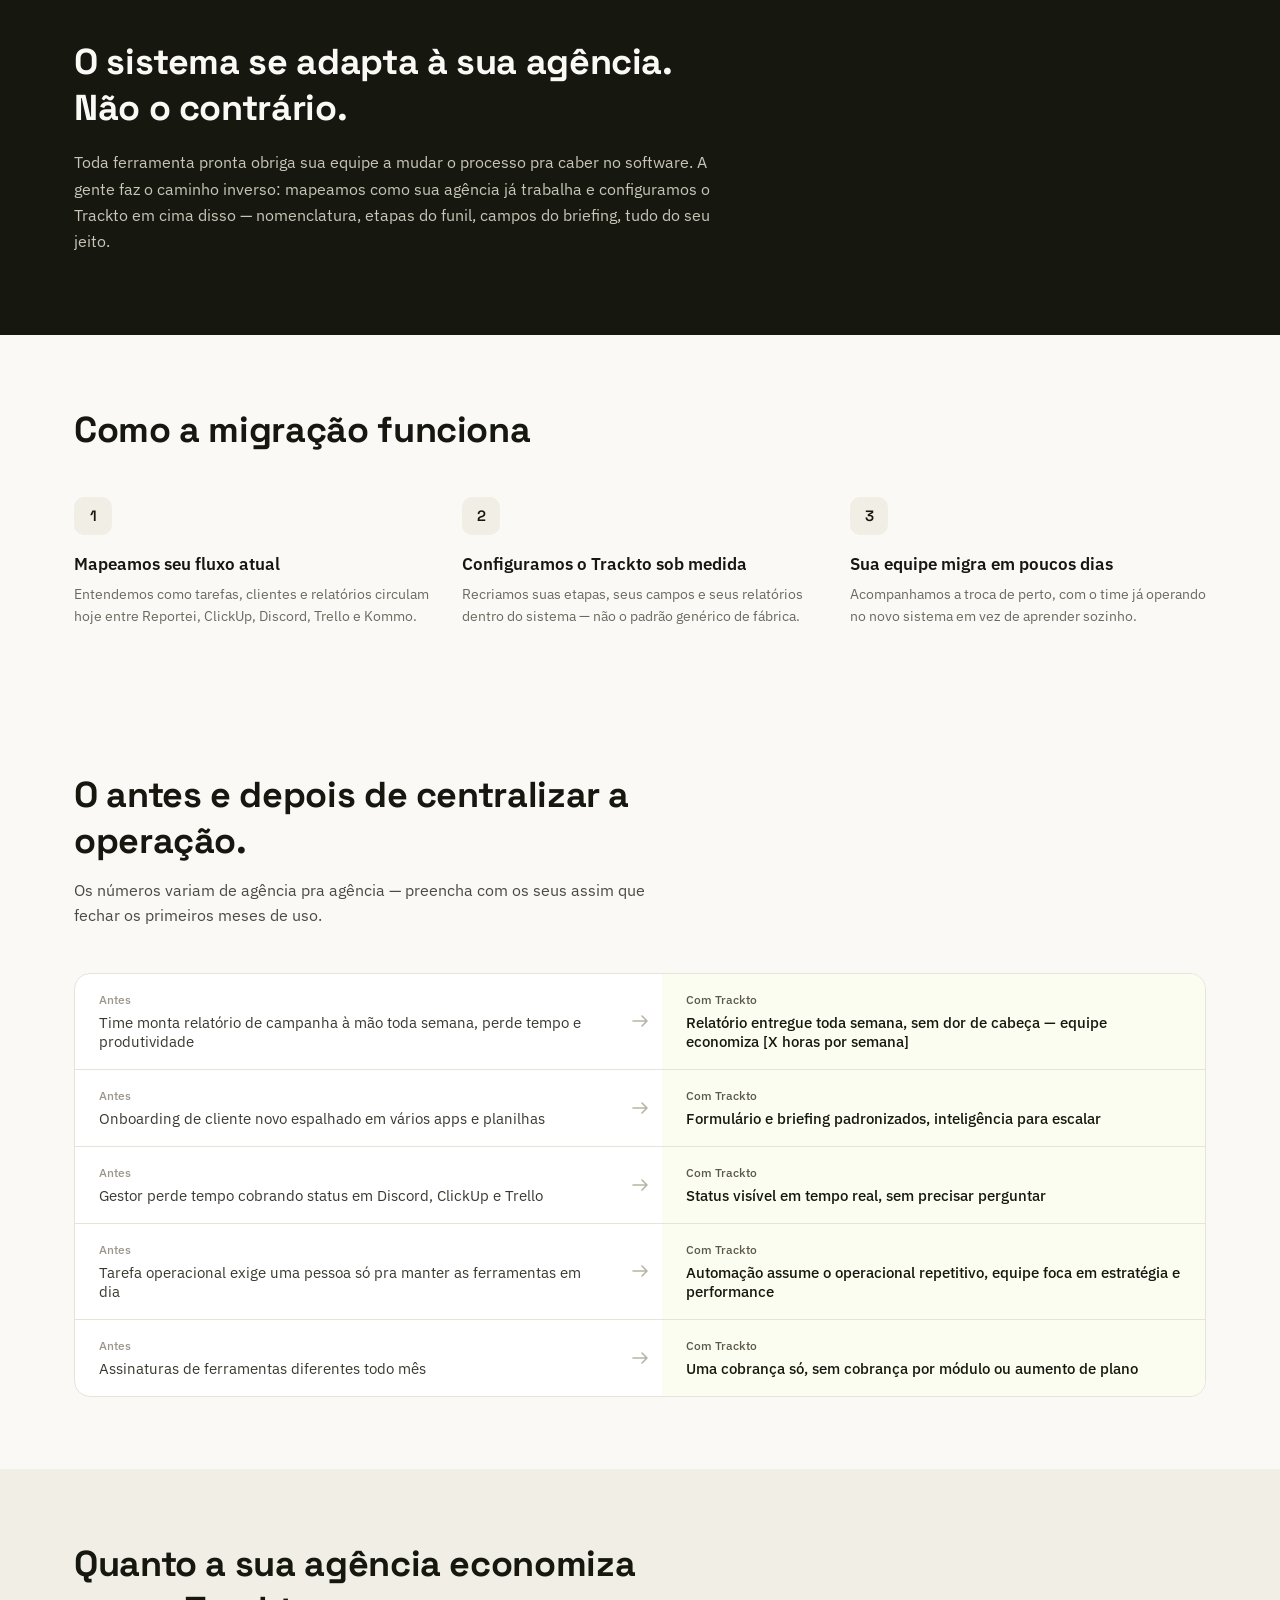
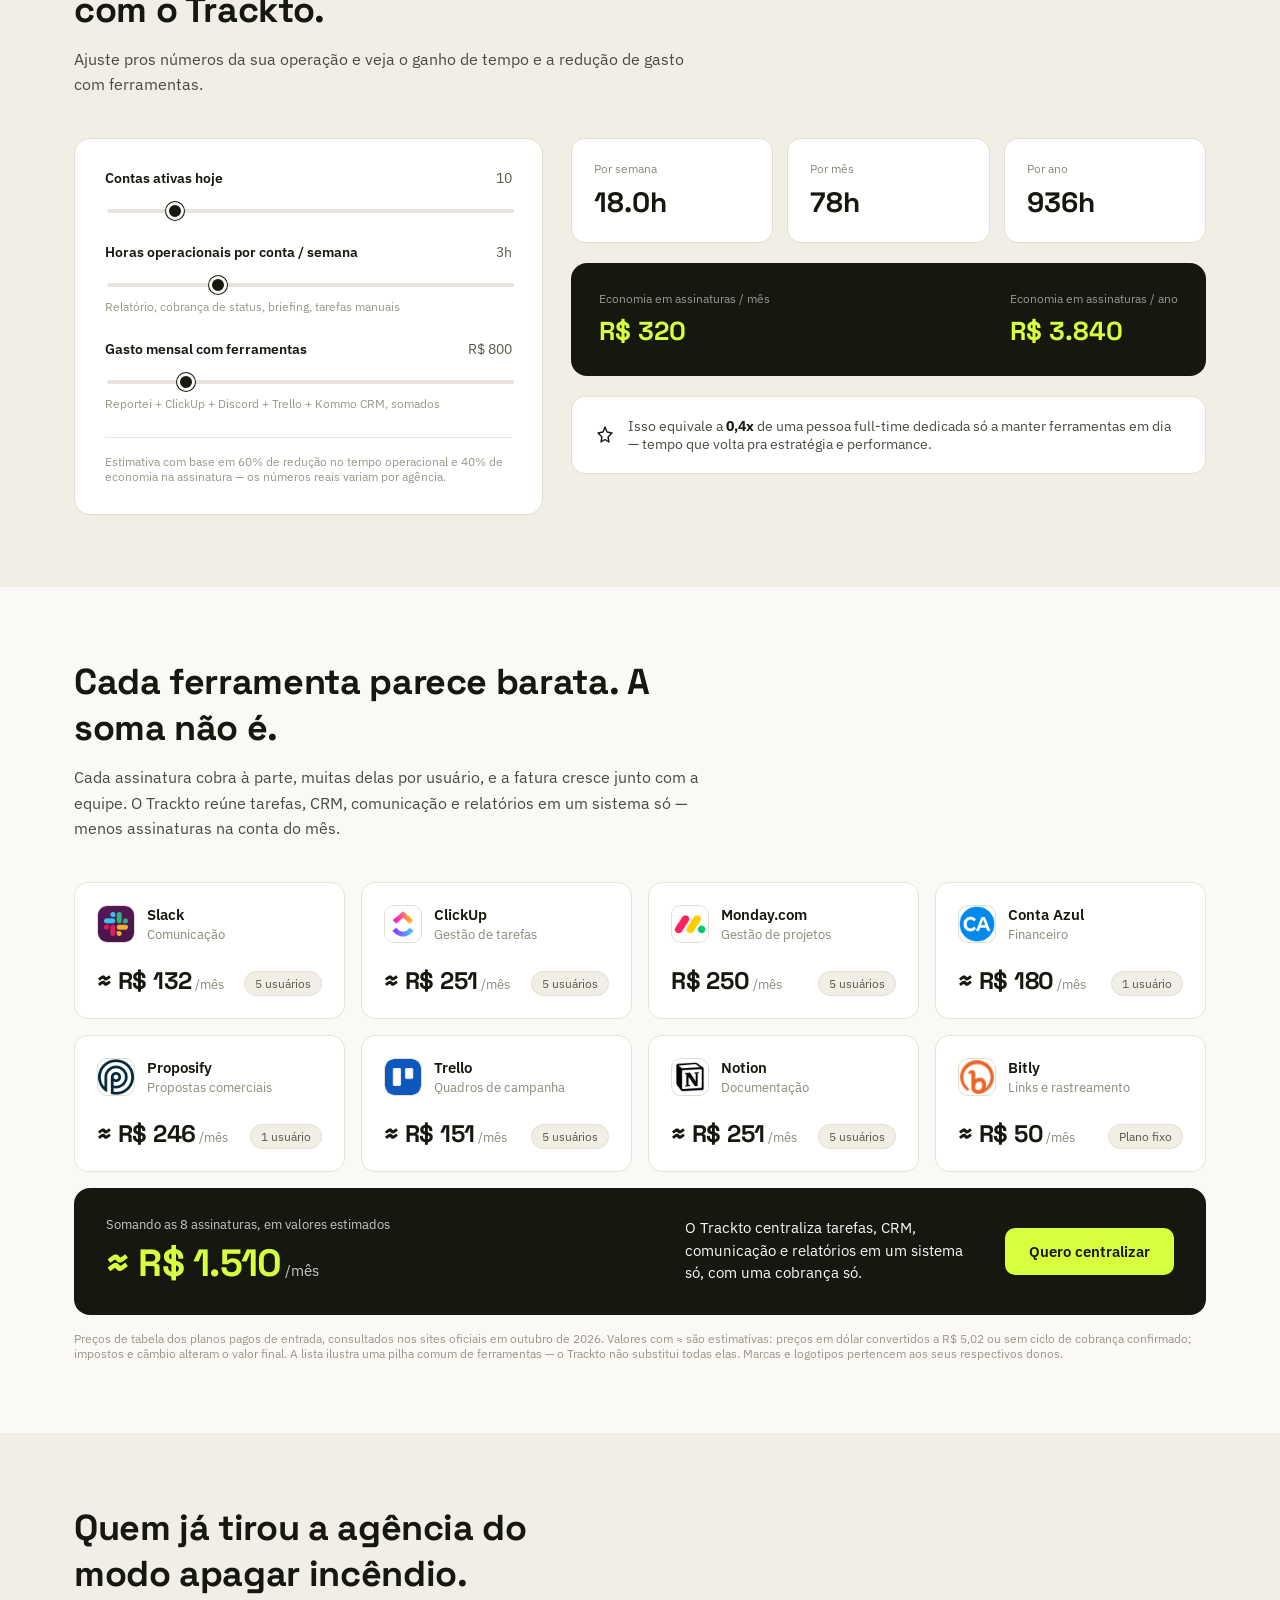
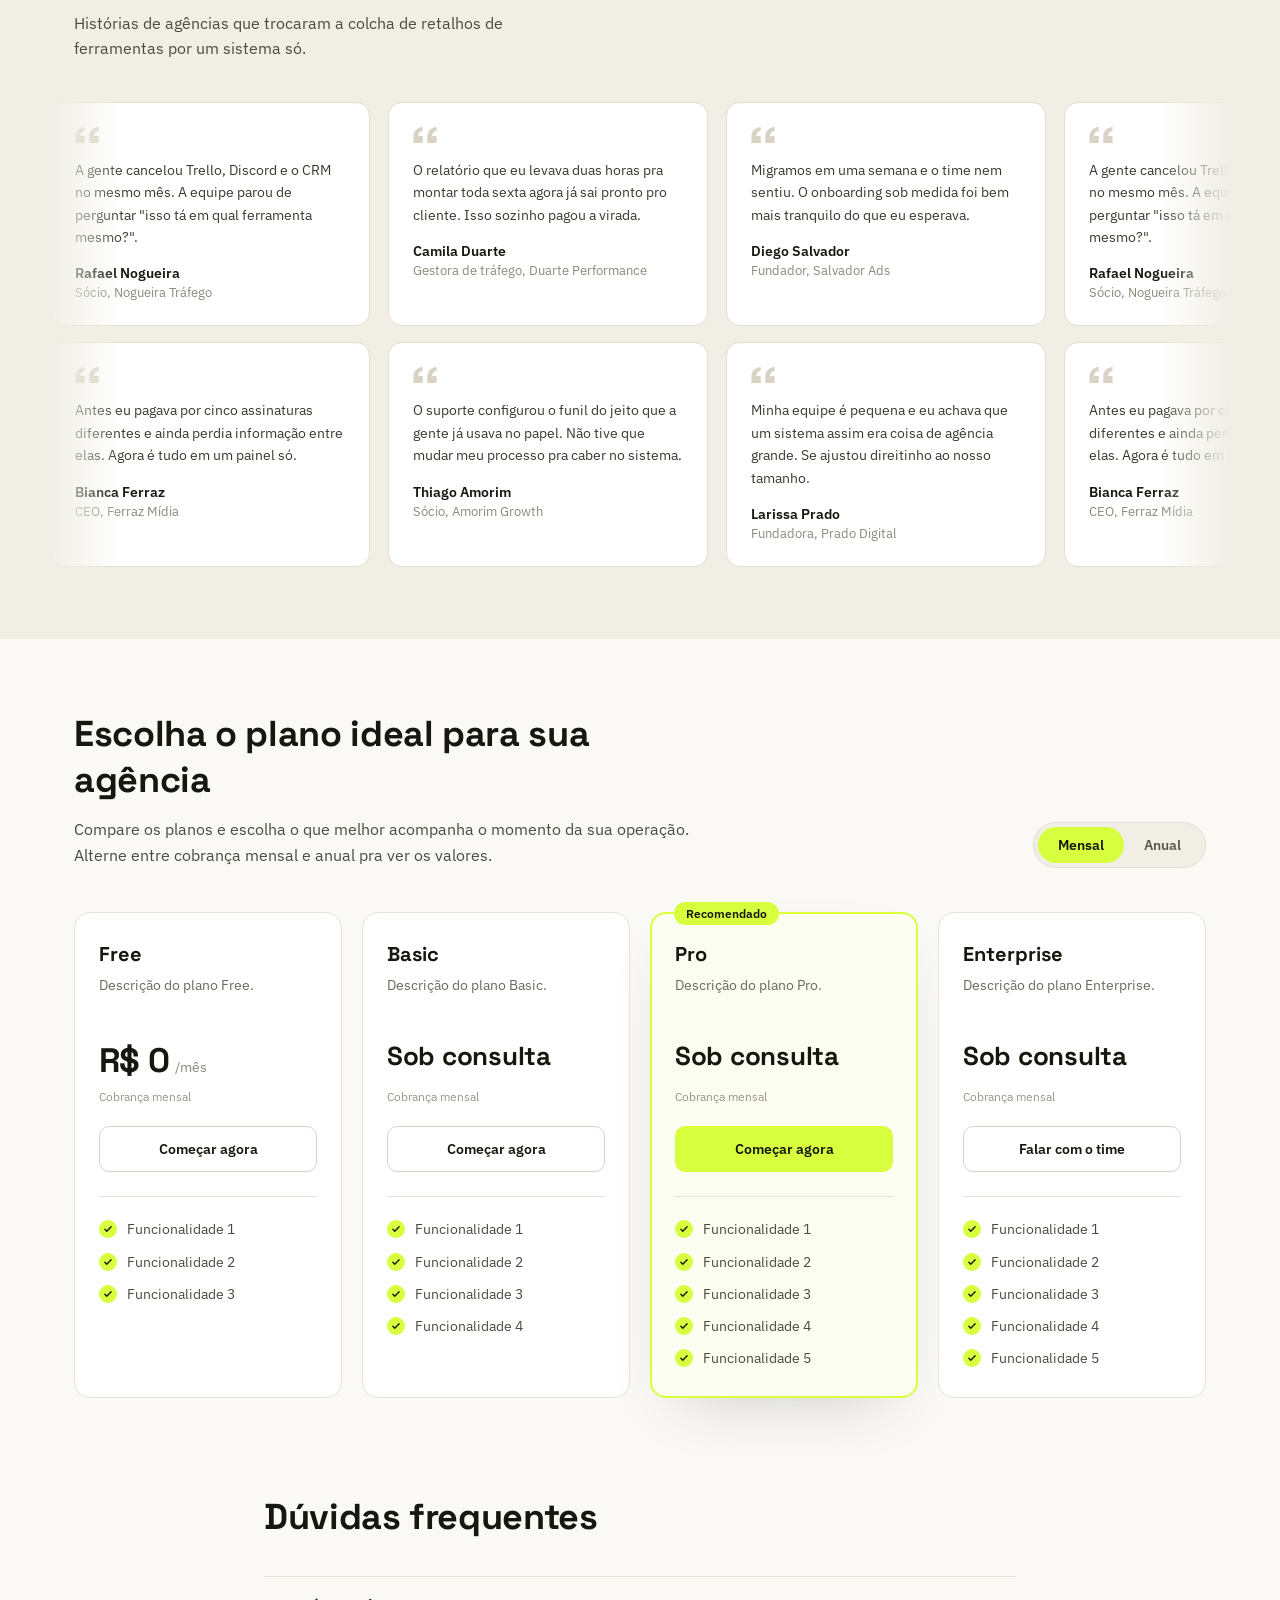
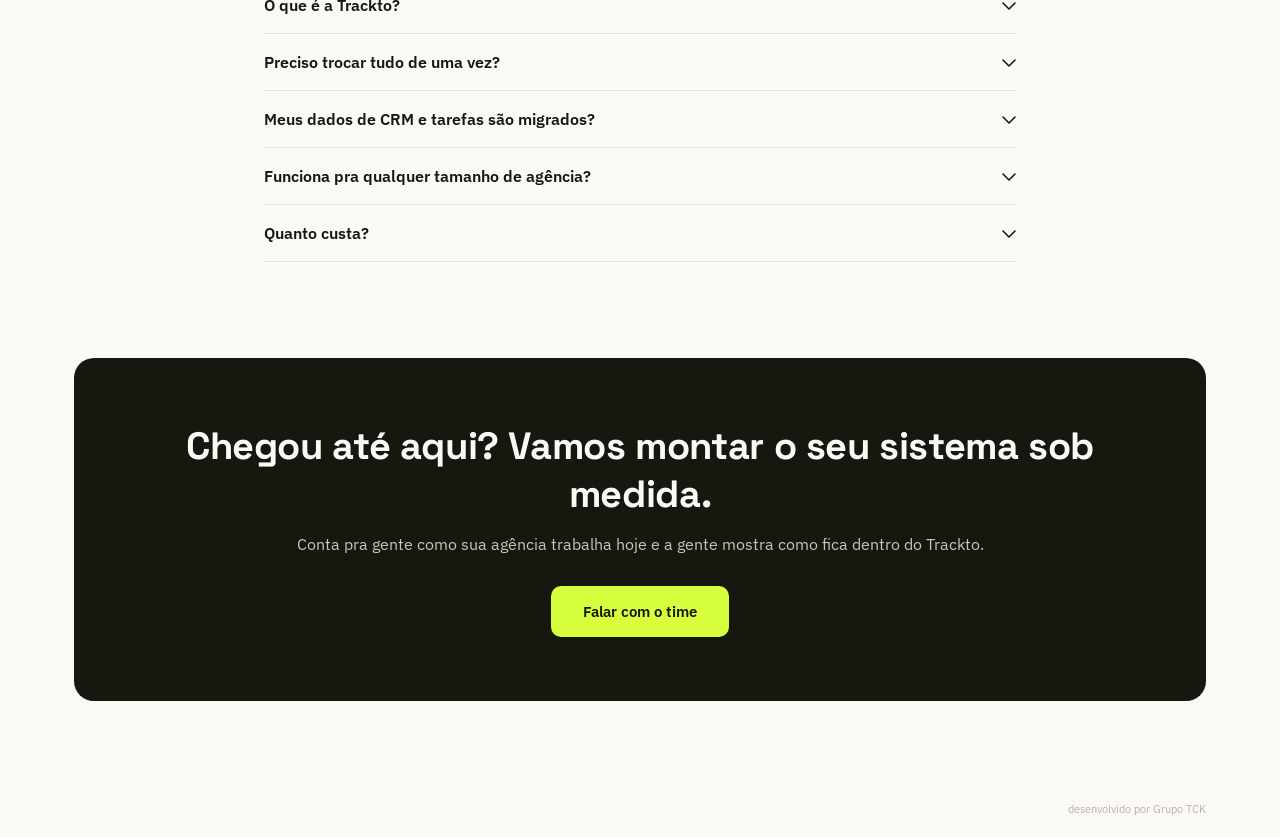
==== commit da5c5931: "Add tool-cost comparison section with official logos and verified pricing Renames the calculator hea" ====
--- a/index.html
+++ b/index.html
@@ -58,6 +58,16 @@
   .planFeats li{display:flex;gap:10px;align-items:flex-start;font-size:14px;color:#4B4A42;line-height:1.45;}
   .planCheck{width:18px;height:18px;border-radius:999px;background:var(--accent);display:flex;align-items:center;justify-content:center;flex-shrink:0;margin-top:1px;}
   @media (prefers-reduced-motion:reduce){.planCard,.planBtn,.billOpt{transition:none;}.planCard:hover{transform:none;}}
+  .toolGrid{display:grid;grid-template-columns:repeat(4,1fr);gap:16px;}
+  .toolCard{background:#FFFFFF;border:1px solid #E7E3D9;border-radius:14px;padding:22px;display:flex;flex-direction:column;gap:22px;transition:transform .25s ease,border-color .25s ease,box-shadow .25s ease;}
+  .toolCard:hover{transform:translateY(-3px);border-color:#D8D3C4;box-shadow:0 24px 60px -32px rgba(22,24,16,0.25);}
+  .toolId{display:flex;align-items:center;gap:12px;min-width:0;}
+  .toolMark{width:38px;height:38px;border-radius:10px;background:#FFFFFF;border:1px solid #E2DED0;overflow:hidden;flex-shrink:0;}
+  .toolMark img{display:block;width:100%;height:100%;object-fit:contain;}
+  .toolCost{display:flex;align-items:flex-end;justify-content:space-between;gap:10px;flex-wrap:wrap;}
+  .toolChip{background:#F0EEE5;border:1px solid #E2DED0;border-radius:999px;padding:4px 10px;font-size:12px;color:#5A5848;white-space:nowrap;}
+  .toolTotal{margin-top:16px;background:#161810;color:#FAF9F6;border-radius:16px;padding:28px 32px;display:flex;align-items:center;justify-content:space-between;gap:24px;flex-wrap:wrap;}
+  @media (prefers-reduced-motion:reduce){.toolCard{transition:none;}.toolCard:hover{transform:none;}}
   details summary::-webkit-details-marker{display:none;}
   @media (max-width:900px){
     .heroGrid{grid-template-columns:1fr;gap:40px;}
@@ -69,11 +79,16 @@
     .calcGrid{grid-template-columns:1fr;}
     .calcStats{grid-template-columns:1fr;}
     .planGrid{grid-template-columns:1fr 1fr;}
+    .toolGrid{grid-template-columns:1fr 1fr;}
     .navlinks{gap:20px;}
   }
   @media (max-width:640px){
     .featGrid{grid-template-columns:1fr;}
     .planGrid{grid-template-columns:1fr;}
+    .toolGrid{grid-template-columns:1fr;gap:10px;}
+    .toolCard{flex-direction:row;align-items:center;justify-content:space-between;gap:14px;padding:16px 18px;}
+    .toolCost{flex-direction:column;align-items:flex-end;gap:6px;flex-shrink:0;}
+    .toolTotal{padding:24px 22px;}
     .navlinks{position:absolute;top:72px;left:0;right:0;background:#FAF9F6;flex-direction:column;align-items:flex-start;padding:20px 24px 28px;gap:18px;display:none;border-bottom:1px solid #E7E3D9;z-index:40;}
     .menu-check:checked ~ .navwrap .navlinks{display:flex;}
     .menu-btn{display:flex;}
@@ -334,7 +349,7 @@
   <section id="calculadora" style="background:#F0EEE5;">
     <div style="max-width:1180px;margin:0 auto;padding:72px 24px;">
       <div style="max-width:620px;margin-bottom:40px;">
-        <h2 style="font-family:'Space Grotesk',sans-serif;font-weight:700;font-size:clamp(26px,3.2vw,36px);letter-spacing:-0.01em;margin:0 0 14px;">Quanto a sua agência recupera com o Trackto.</h2>
+        <h2 style="font-family:'Space Grotesk',sans-serif;font-weight:700;font-size:clamp(26px,3.2vw,36px);letter-spacing:-0.01em;margin:0 0 14px;">Quanto a sua agência economiza com o Trackto.</h2>
         <p style="font-size:16px;color:#4B4A42;line-height:1.6;margin:0;">Ajuste pros números da sua operação e veja o ganho de tempo e a redução de gasto com ferramentas.</p>
       </div>
 
@@ -400,6 +415,29 @@
         </div>
       </div>
     </div>
+  </section>
+
+  <!-- FERRAMENTAS SEPARADAS -->
+  <section id="ferramentas" style="max-width:1180px;margin:0 auto;padding:72px 24px;">
+    <div style="max-width:640px;margin-bottom:40px;">
+      <h2 style="font-family:'Space Grotesk',sans-serif;font-weight:700;font-size:clamp(26px,3.2vw,36px);letter-spacing:-0.01em;margin:0 0 14px;">Cada ferramenta parece barata. A soma não é.</h2>
+      <p style="font-size:16px;color:#4B4A42;line-height:1.6;margin:0;">Cada assinatura cobra à parte, muitas delas por usuário, e a fatura cresce junto com a equipe. O Trackto reúne tarefas, CRM, comunicação e relatórios em um sistema só — menos assinaturas na conta do mês.</p>
+    </div>
+
+    <div class="toolGrid" id="toolGrid"></div>
+
+    <div class="toolTotal">
+      <div>
+        <p style="font-size:13px;color:#C9C6B8;margin:0 0 6px;">Somando as <span id="toolCount">0</span> assinaturas, em valores estimados</p>
+        <p style="font-family:'Space Grotesk',sans-serif;font-weight:700;font-size:clamp(28px,3.4vw,38px);letter-spacing:-0.02em;color:var(--accent);margin:0;">≈ R$ <span id="toolTotalOut">0</span><span style="font-family:'IBM Plex Sans',sans-serif;font-weight:400;font-size:15px;letter-spacing:0;color:#C9C6B8;"> /mês</span></p>
+      </div>
+      <div style="display:flex;align-items:center;gap:20px;flex-wrap:wrap;">
+        <p style="font-size:15px;color:#FAF9F6;margin:0;max-width:300px;line-height:1.5;">O Trackto centraliza tarefas, CRM, comunicação e relatórios em um sistema só, com uma cobrança só.</p>
+        <a href="form.html" style="background:var(--accent);color:#161810;padding:14px 24px;border-radius:10px;font-weight:600;font-size:15px;white-space:nowrap;">Quero centralizar</a>
+      </div>
+    </div>
+
+    <p style="font-size:12px;color:#9A978A;margin:16px 0 0;" id="toolNote"></p>
   </section>
 
   <!-- DEPOIMENTOS -->
@@ -663,6 +701,42 @@
     });
   });
   renderPlans('mensal');
+
+  // ===== FERRAMENTAS SEPARADAS =====
+  // Preços de tabela consultados nos sites oficiais em 08/10/2026 (plano pago de entrada).
+  // unit: preço por usuário/mês (ou por conta, quando qty = 1). currency: 'BRL' ou 'USD' (convertido por USD_BRL).
+  // official: true só quando o valor em R$ foi confirmado no site oficial; false exibe "≈" (estimativa).
+  var USD_BRL = 5.02; // câmbio de 08/10/2026 — atualize ao revisar os preços
+  var TOOLS = [
+    { name: 'Slack',      logo: 'logos/slack.png',      category: 'Comunicação',          plan: 'Pro',       currency: 'USD', unit: 5.25,   qty: 5, billing: '5 usuários',  official: false },
+    { name: 'ClickUp',    logo: 'logos/clickup.png',    category: 'Gestão de tarefas',    plan: 'Unlimited', currency: 'USD', unit: 10,     qty: 5, billing: '5 usuários',  official: false },
+    { name: 'Monday.com', logo: 'logos/monday.png',     category: 'Gestão de projetos',   plan: 'Basic',     currency: 'BRL', unit: 50,     qty: 5, billing: '5 usuários',  official: true },
+    { name: 'Conta Azul', logo: 'logos/conta-azul.png', category: 'Financeiro',           plan: 'Essencial', currency: 'BRL', unit: 179.90, qty: 1, billing: '1 usuário',   official: false },
+    { name: 'Proposify',  logo: 'logos/proposify.png',  category: 'Propostas comerciais', plan: 'Build',     currency: 'USD', unit: 49,     qty: 1, billing: '1 usuário',   official: false },
+    { name: 'Trello',     logo: 'logos/trello.png',     category: 'Quadros de campanha',  plan: 'Standard',  currency: 'USD', unit: 6,      qty: 5, billing: '5 usuários',  official: false },
+    { name: 'Notion',     logo: 'logos/notion.png',     category: 'Documentação',         plan: 'Plus',      currency: 'USD', unit: 10,     qty: 5, billing: '5 usuários',  official: false },
+    { name: 'Bitly',      logo: 'logos/bitly.png',      category: 'Links e rastreamento', plan: 'Core',      currency: 'USD', unit: 10,     qty: 1, billing: 'Plano fixo',  official: false }
+  ];
+  var TOOLS_NOTE = 'Preços de tabela dos planos pagos de entrada, consultados nos sites oficiais em outubro de 2026. Valores com ≈ são estimativas: preços em dólar convertidos a R$ ' + USD_BRL.toFixed(2).replace('.', ',') + ' ou sem ciclo de cobrança confirmado; impostos e câmbio alteram o valor final. A lista ilustra uma pilha comum de ferramentas — o Trackto não substitui todas elas. Marcas e logotipos pertencem aos seus respectivos donos.';
+
+  function toolMonthly(tool){ return tool.unit * tool.qty * (tool.currency === 'USD' ? USD_BRL : 1); }
+
+  document.getElementById('toolGrid').innerHTML = TOOLS.map(function(tool){
+    return '<article class="toolCard">' +
+      '<div class="toolId">' +
+        '<span class="toolMark"><img src="' + tool.logo + '" alt="" width="38" height="38" loading="lazy"></span>' +
+        '<div style="min-width:0;"><p style="font-size:15px;font-weight:600;margin:0;">' + tool.name + '</p>' +
+        '<p style="font-size:13px;color:#8C897A;margin:2px 0 0;">' + tool.category + '</p></div>' +
+      '</div>' +
+      '<div class="toolCost">' +
+        '<p style="margin:0;white-space:nowrap;" title="Plano ' + tool.plan + (tool.official ? '' : ' — valor estimado') + '"><span style="font-family:\'Space Grotesk\',sans-serif;font-weight:700;font-size:24px;letter-spacing:-0.01em;">' + (tool.official ? '' : '≈ ') + 'R$ ' + fmt(toolMonthly(tool)) + '</span><span style="font-size:13px;color:#8C897A;"> /mês</span></p>' +
+        (tool.billing ? '<span class="toolChip">' + tool.billing + '</span>' : '') +
+      '</div>' +
+    '</article>';
+  }).join('');
+  document.getElementById('toolCount').textContent = TOOLS.length;
+  document.getElementById('toolTotalOut').textContent = fmt(TOOLS.reduce(function(sum, tool){ return sum + toolMonthly(tool); }, 0));
+  document.getElementById('toolNote').textContent = TOOLS_NOTE;
 </script>
 
 </body>
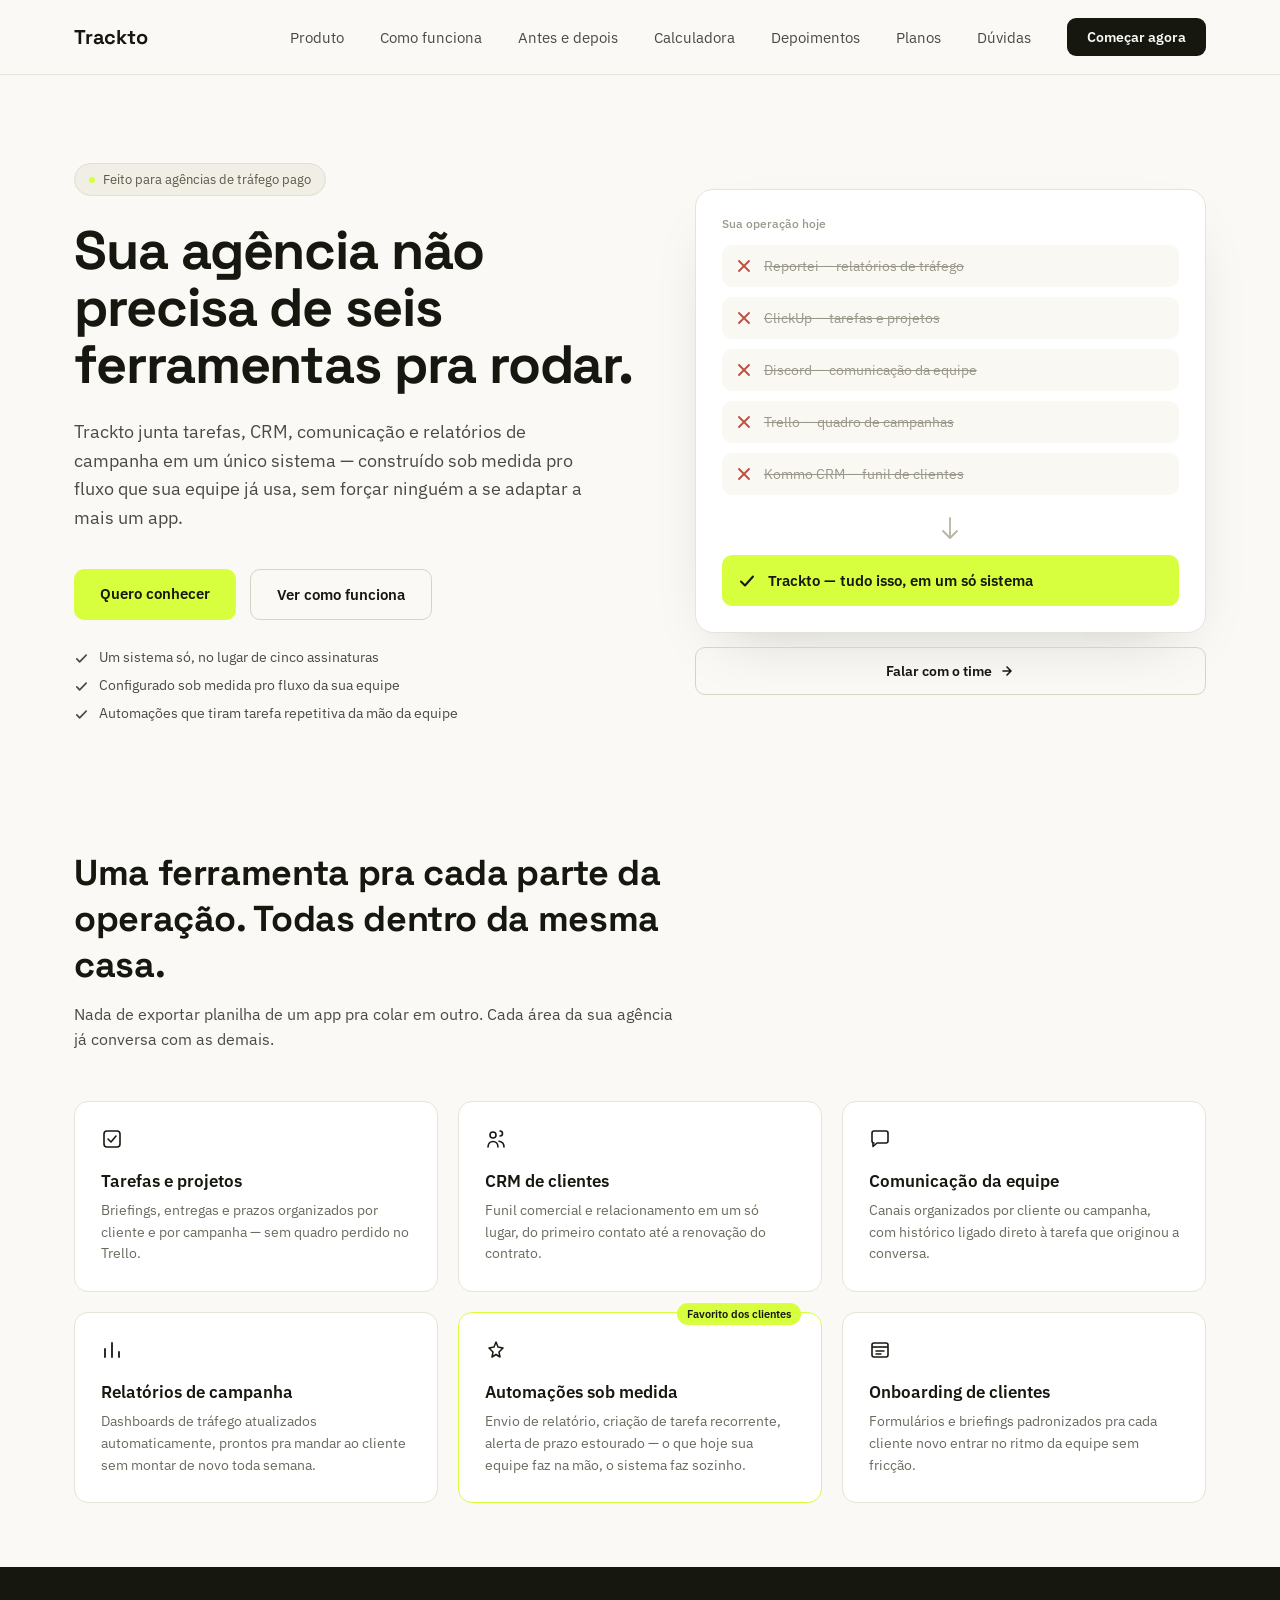
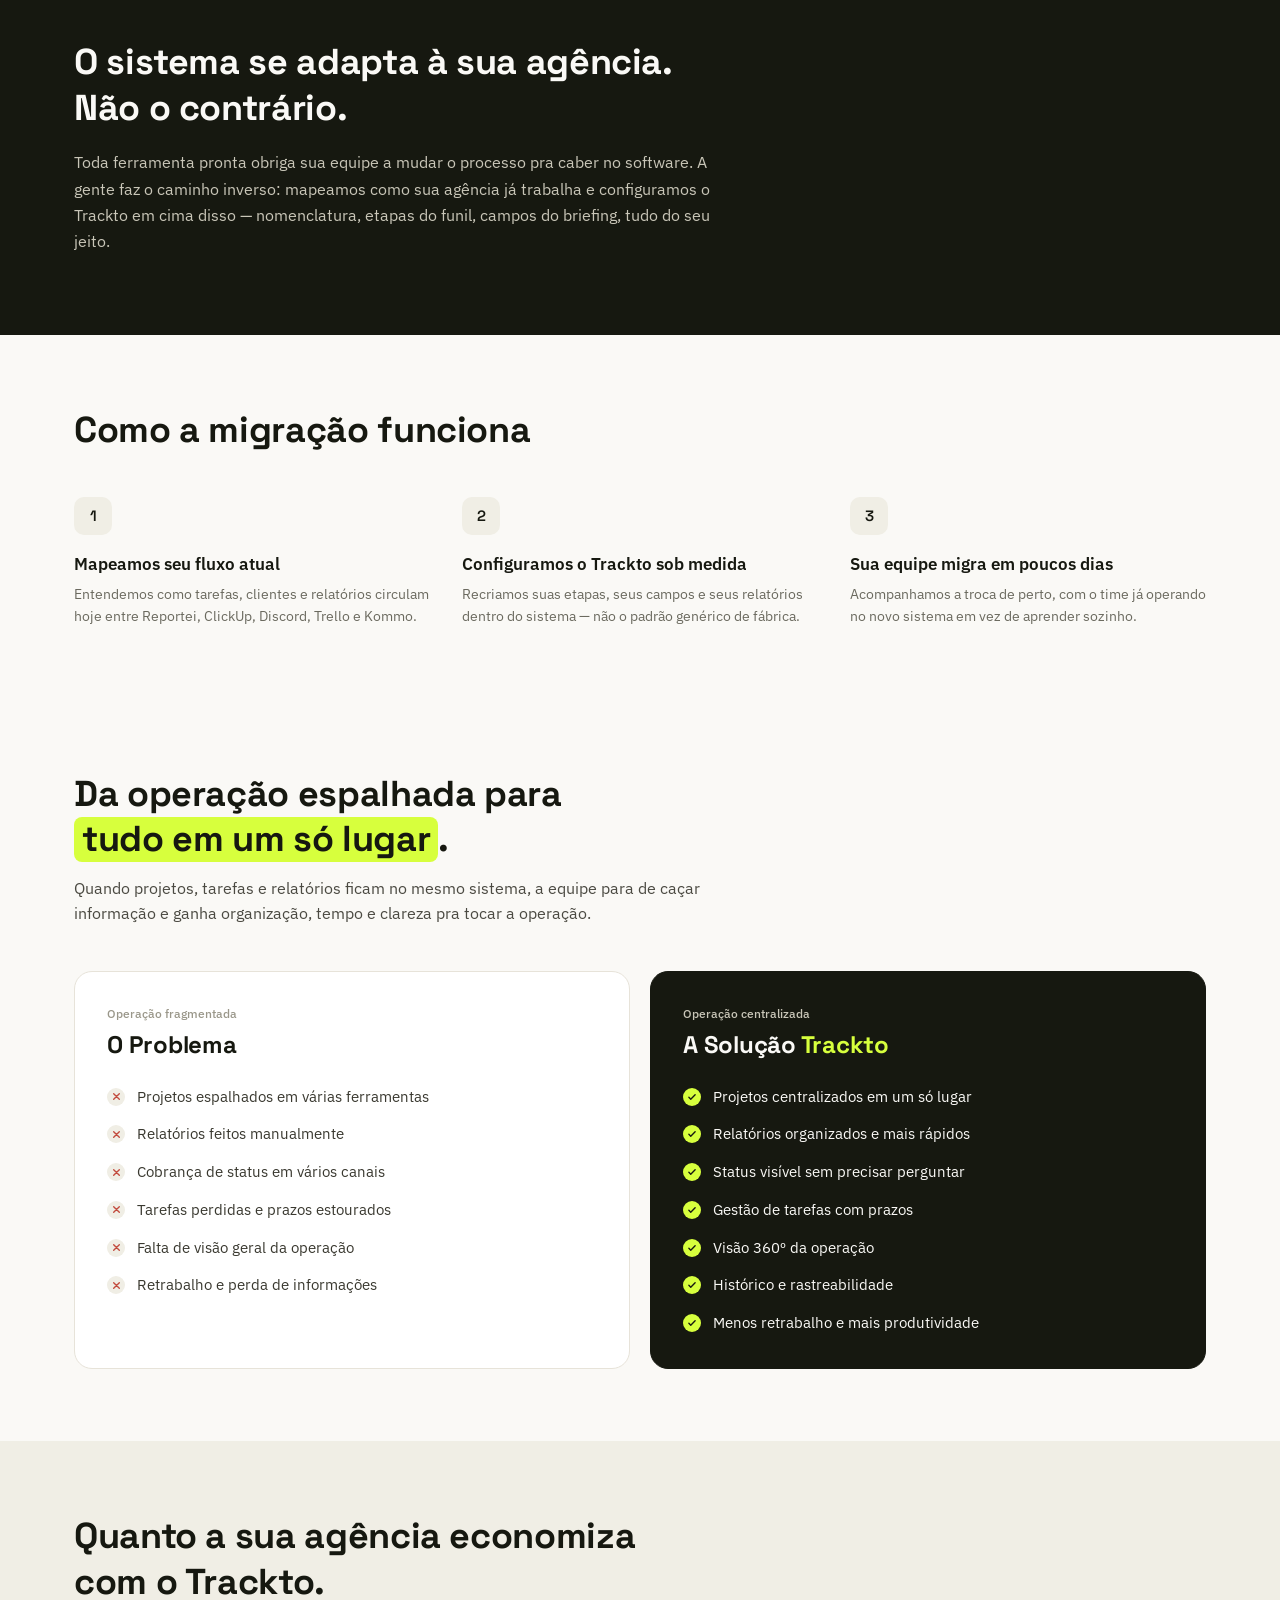
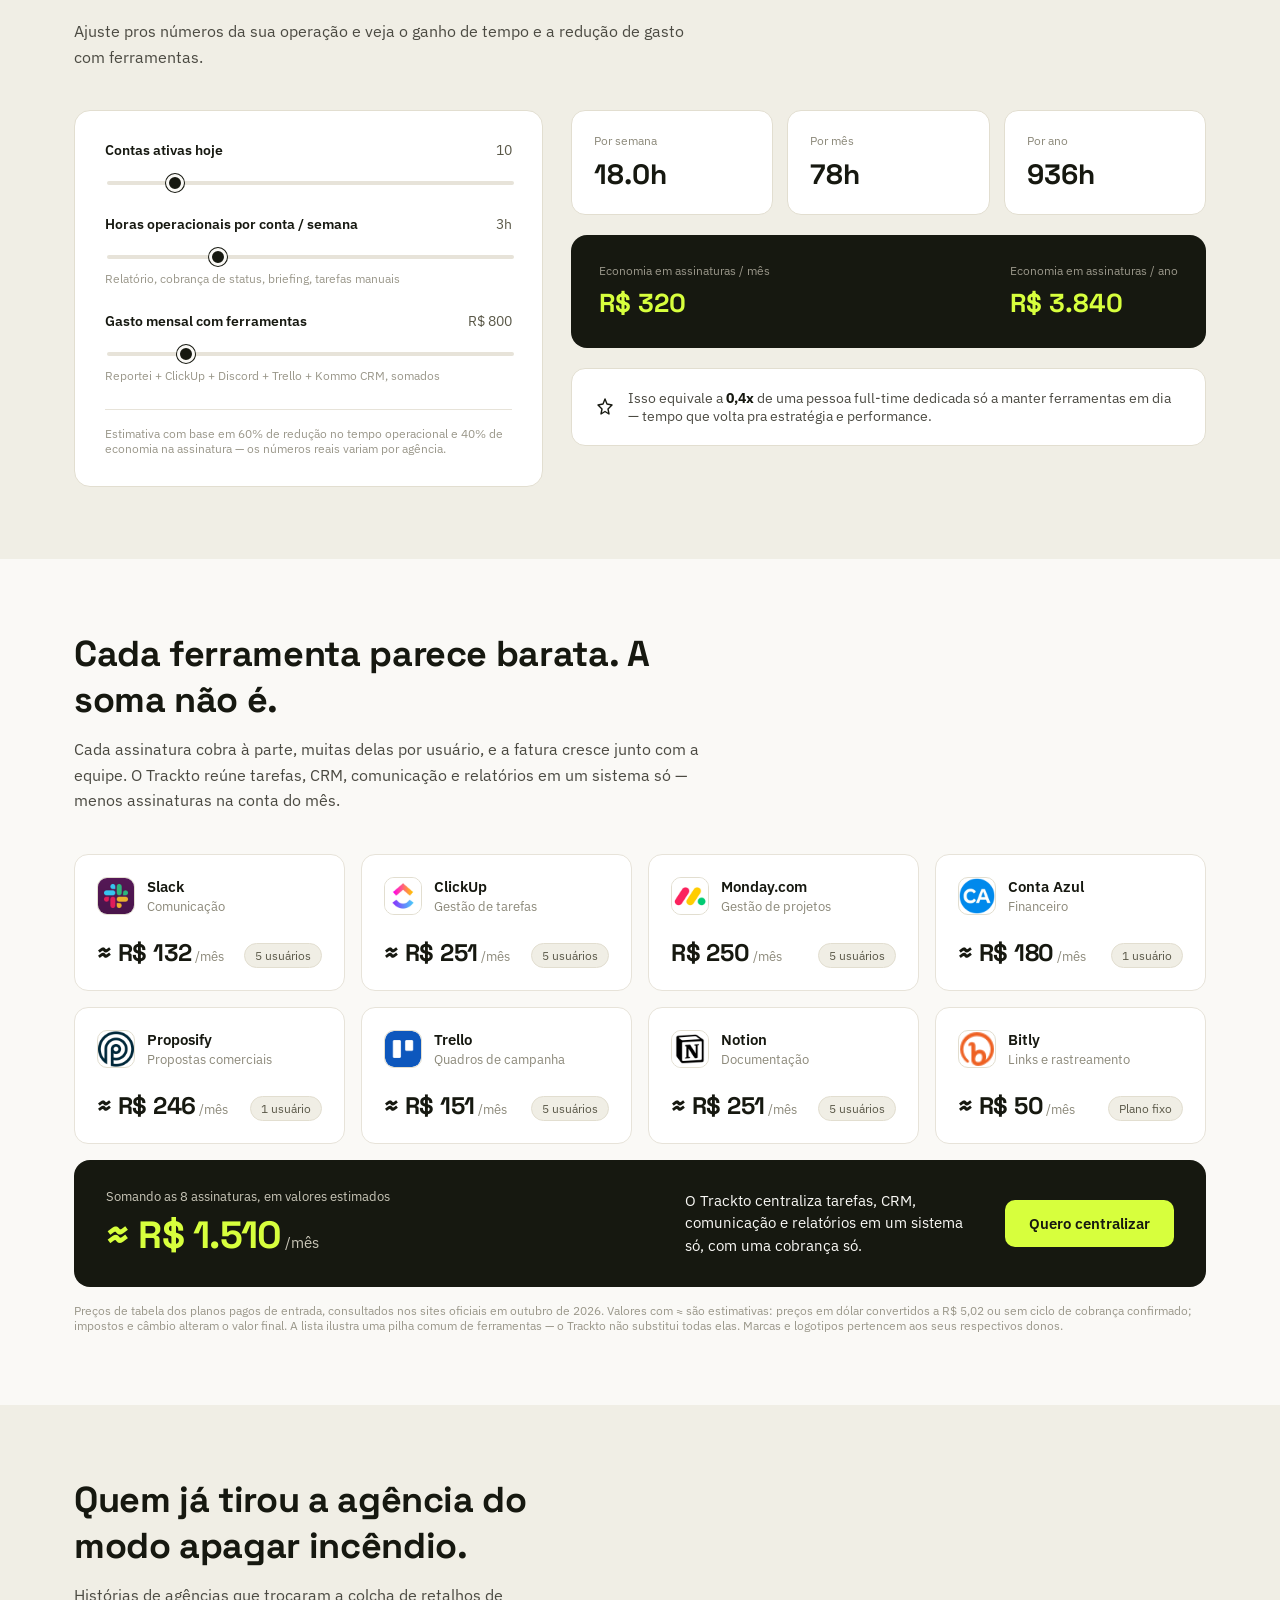
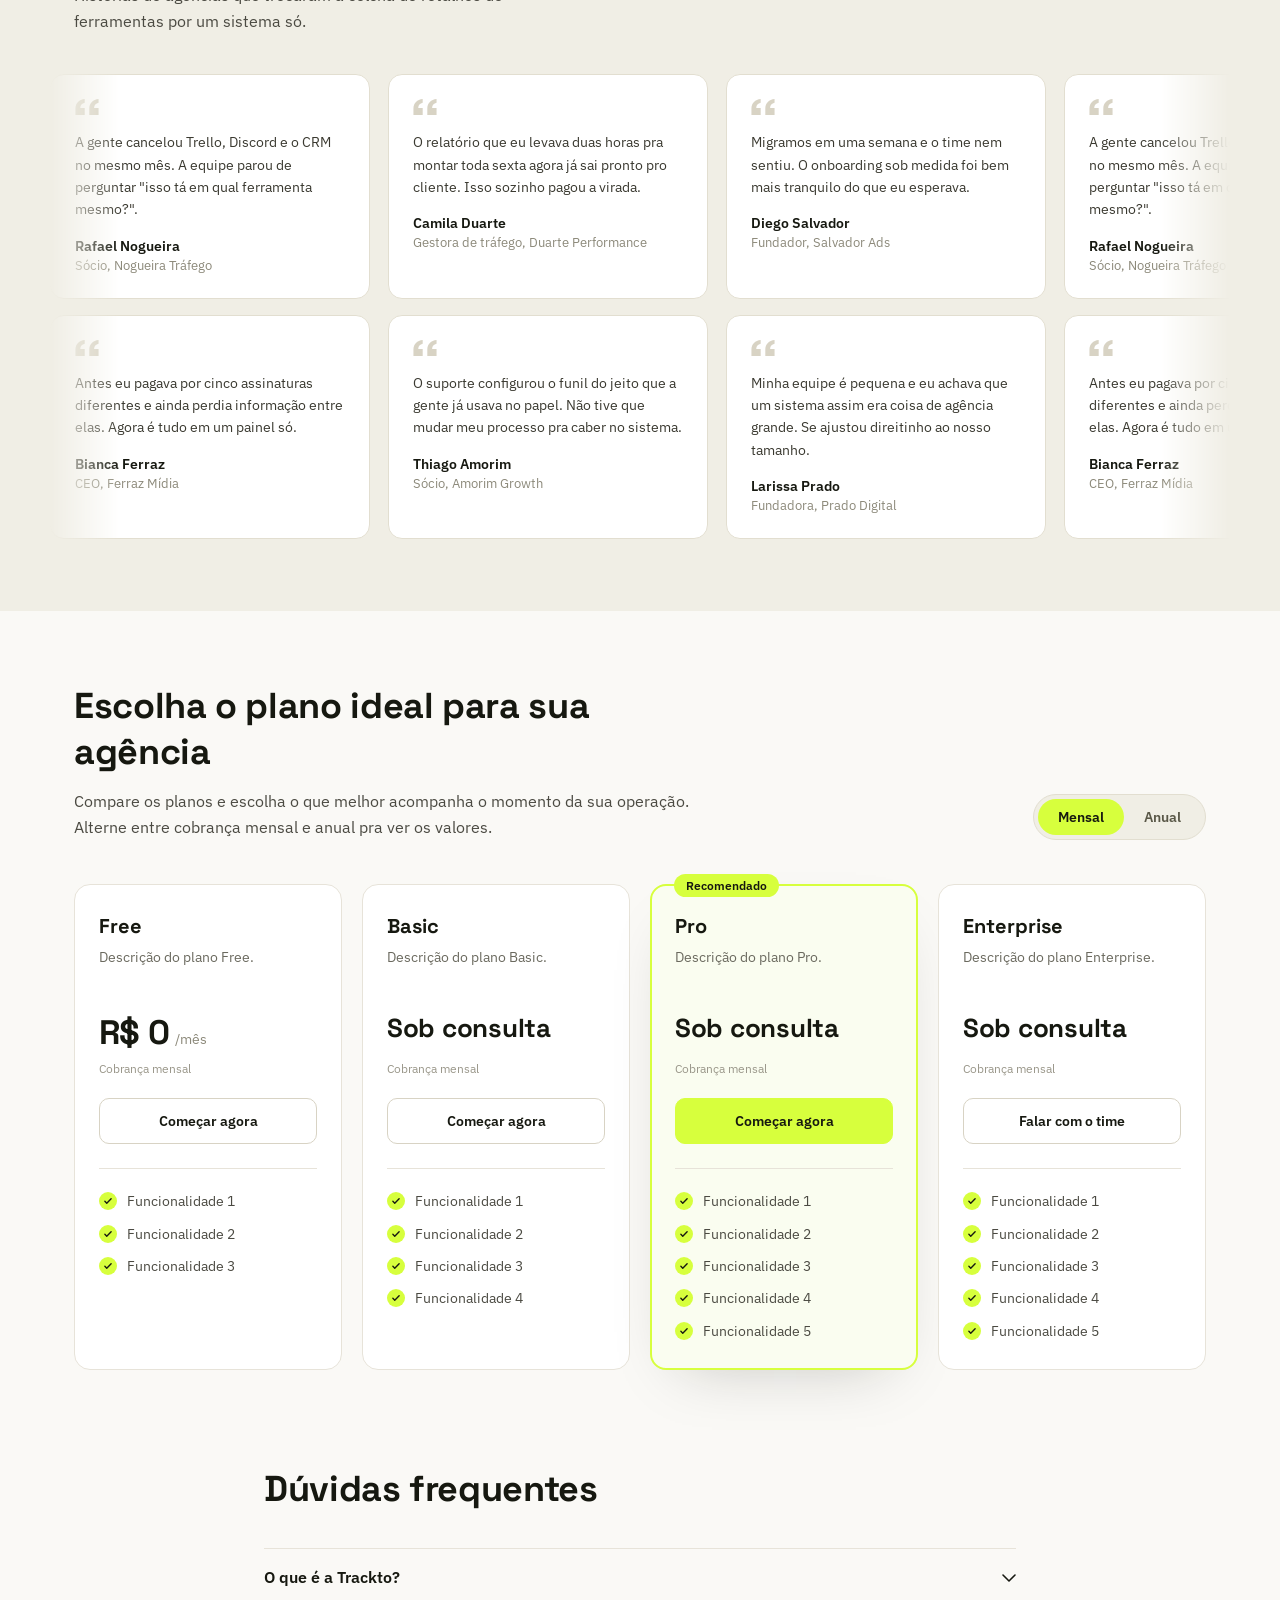
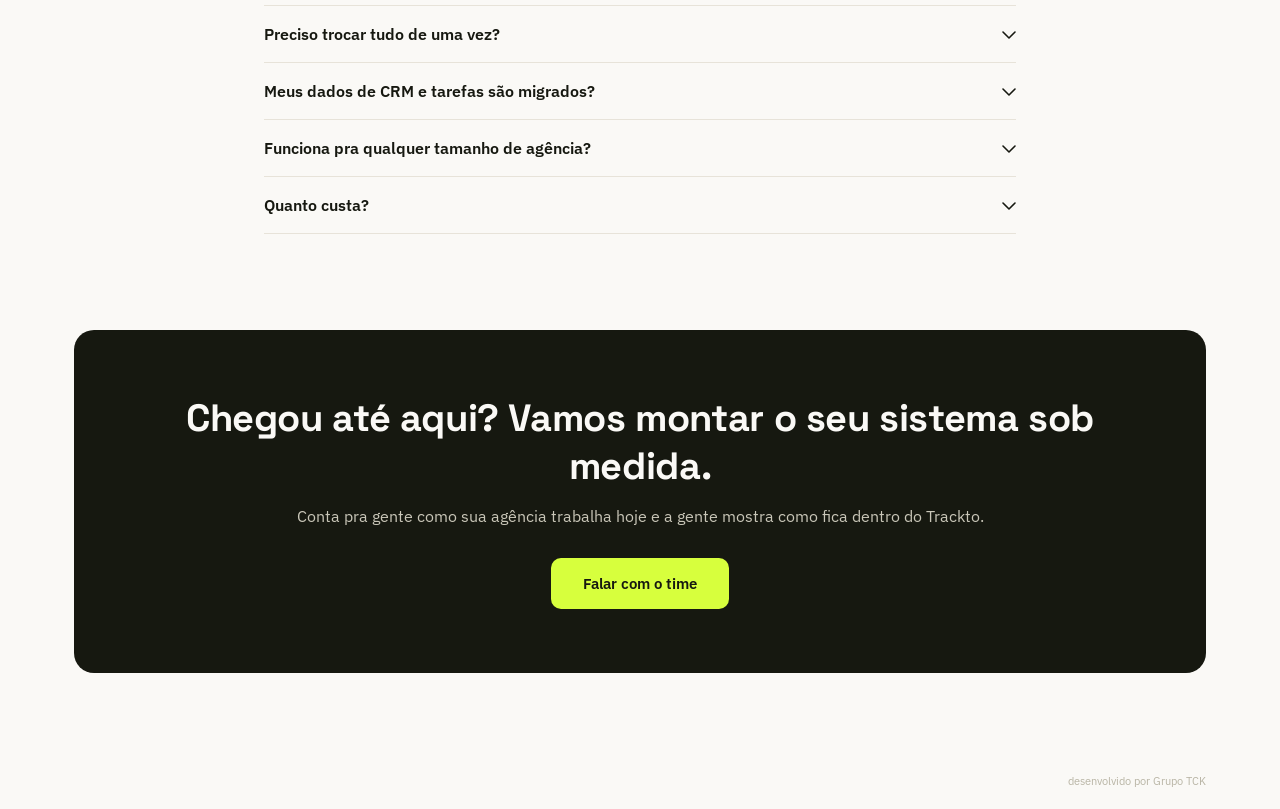
==== commit e36bab63: "Replace before/after table with problem vs solution cards, align pricing FAQ Swaps the row-based com" ====
--- a/index.html
+++ b/index.html
@@ -17,17 +17,20 @@
   .featGrid{display:grid;grid-template-columns:repeat(3,1fr);gap:20px;}
   .stepGrid{display:grid;grid-template-columns:repeat(3,1fr);gap:32px;}
   .testiGrid{display:grid;grid-template-columns:repeat(3,1fr);gap:20px;}
-  .baRow{display:grid;grid-template-columns:1fr 44px 1fr;gap:0;align-items:stretch;opacity:0;animation:baFadeUp .7s cubic-bezier(.16,1,.3,1) forwards;transition:transform .25s ease;}
   .calcGrid{display:grid;grid-template-columns:0.85fr 1.15fr;gap:28px;align-items:start;}
   .calcStats{display:grid;grid-template-columns:repeat(3,1fr);gap:14px;}
   input[type="range"]{-webkit-appearance:none;width:100%;height:4px;border-radius:999px;background:#E7E3D9;outline:none;}
   input[type="range"]::-webkit-slider-thumb{-webkit-appearance:none;width:18px;height:18px;border-radius:999px;background:#161810;border:3px solid #FAF9F6;box-shadow:0 0 0 1px #161810;cursor:pointer;}
   input[type="range"]::-moz-range-thumb{width:18px;height:18px;border-radius:999px;background:#161810;border:3px solid #FAF9F6;box-shadow:0 0 0 1px #161810;cursor:pointer;border:none;}
-  .baRow:hover{transform:scale(1.012);}
-  .baAfterCell{transition:background .25s ease;}
-  .baRow:hover .baAfterCell{background:#F3FBD9 !important;}
-  @keyframes baFadeUp{from{opacity:0;transform:translateY(16px);}to{opacity:1;transform:translateY(0);}}
-  @media (prefers-reduced-motion:reduce){.baRow{animation:none;opacity:1;}.baRow:hover{transform:none;}}
+  .cmpGrid{display:grid;grid-template-columns:1fr 1fr;gap:20px;align-items:stretch;}
+  .cmpCard{border-radius:18px;padding:34px 32px;border:1px solid #E7E3D9;background:#FFFFFF;transition:transform .25s ease,box-shadow .25s ease;}
+  .cmpCard:hover{transform:translateY(-3px);box-shadow:0 24px 60px -32px rgba(22,24,16,0.25);}
+  .cmpCard.isSolution{background:#161810;border-color:#161810;color:#FAF9F6;}
+  .cmpList{list-style:none;margin:0;padding:0;display:flex;flex-direction:column;gap:16px;}
+  .cmpList li{display:flex;gap:12px;align-items:flex-start;font-size:15px;line-height:1.45;}
+  .cmpX{width:18px;height:18px;border-radius:999px;background:#F0EEE5;display:flex;align-items:center;justify-content:center;flex-shrink:0;margin-top:2px;}
+  .cmpMark{display:inline-block;background:var(--accent);padding:0 8px;border-radius:8px;}
+  @media (prefers-reduced-motion:reduce){.cmpCard{transition:none;}.cmpCard:hover{transform:none;}}
   .marqueeWrap{overflow:hidden;position:relative;-webkit-mask-image:linear-gradient(to right,transparent,#000 6%,#000 94%,transparent);mask-image:linear-gradient(to right,transparent,#000 6%,#000 94%,transparent);}
   .marqueeTrack{display:flex;gap:18px;width:max-content;animation:marqueeLeft 46s linear infinite;}
   .marqueeTrackRev{display:flex;gap:18px;width:max-content;animation:marqueeRight 46s linear infinite;}
@@ -74,8 +77,6 @@
     .featGrid{grid-template-columns:1fr 1fr;}
     .stepGrid{grid-template-columns:1fr;}
     .testiGrid{grid-template-columns:1fr;}
-    .baRow{grid-template-columns:1fr;}
-    .baArrow{display:none;}
     .calcGrid{grid-template-columns:1fr;}
     .calcStats{grid-template-columns:1fr;}
     .planGrid{grid-template-columns:1fr 1fr;}
@@ -85,6 +86,8 @@
   @media (max-width:640px){
     .featGrid{grid-template-columns:1fr;}
     .planGrid{grid-template-columns:1fr;}
+    .cmpGrid{grid-template-columns:1fr;}
+    .cmpCard{padding:26px 22px;}
     .toolGrid{grid-template-columns:1fr;gap:10px;}
     .toolCard{flex-direction:row;align-items:center;justify-content:space-between;gap:14px;padding:16px 18px;}
     .toolCost{flex-direction:column;align-items:flex-end;gap:6px;flex-shrink:0;}
@@ -93,6 +96,10 @@
     .menu-check:checked ~ .navwrap .navlinks{display:flex;}
     .menu-btn{display:flex;}
     .navcta{display:none;}
+  }
+  @media (max-width:380px){
+    .toolCard{flex-direction:column;align-items:stretch;}
+    .toolCost{flex-direction:row;align-items:flex-end;}
   }
 </style>
 </head>
@@ -271,76 +278,36 @@
 
   <!-- ANTES E DEPOIS -->
   <section id="antes-depois" style="max-width:1180px;margin:0 auto;padding:72px 24px;">
-    <div style="max-width:600px;margin-bottom:44px;">
-      <h2 style="font-family:'Space Grotesk',sans-serif;font-weight:700;font-size:clamp(26px,3.2vw,36px);letter-spacing:-0.01em;margin:0 0 14px;">O antes e depois de centralizar a operação.</h2>
-      <p style="font-size:16px;color:#4B4A42;line-height:1.6;margin:0;">Os números variam de agência pra agência — preencha com os seus assim que fechar os primeiros meses de uso.</p>
-    </div>
-
-    <div style="background:#FFFFFF;border:1px solid #E7E3D9;border-radius:16px;overflow:hidden;">
-      <div class="baRow" style="border-bottom:1px solid #E7E3D9;animation-delay:0.05s;">
-        <div style="padding:18px 24px;">
-          <p style="font-size:12px;color:#9A978A;margin:0 0 6px;font-weight:500;">Antes</p>
-          <p style="font-size:15px;color:#3A3930;margin:0;">Time monta relatório de campanha à mão toda semana, perde tempo e produtividade</p>
-        </div>
-        <div class="baArrow" style="display:flex;align-items:center;justify-content:center;">
-          <svg width="18" height="18" viewBox="0 0 18 18" fill="none" xmlns="http://www.w3.org/2000/svg" aria-hidden="true"><path d="M2 9H16M16 9L11 4M16 9L11 14" stroke="#B8B4A4" stroke-width="1.6" stroke-linecap="round" stroke-linejoin="round"></path></svg>
-        </div>
-        <div class="baAfterCell" style="padding:18px 24px;background:#FAFDF0;">
-          <p style="font-size:12px;color:#5A5848;margin:0 0 6px;font-weight:500;">Com Trackto</p>
-          <p style="font-size:15px;color:#161810;font-weight:500;margin:0;">Relatório entregue toda semana, sem dor de cabeça — equipe economiza [X horas por semana]</p>
-        </div>
-      </div>
-      <div class="baRow" style="border-bottom:1px solid #E7E3D9;animation-delay:0.14s;">
-        <div style="padding:18px 24px;">
-          <p style="font-size:12px;color:#9A978A;margin:0 0 6px;font-weight:500;">Antes</p>
-          <p style="font-size:15px;color:#3A3930;margin:0;">Onboarding de cliente novo espalhado em vários apps e planilhas</p>
-        </div>
-        <div class="baArrow" style="display:flex;align-items:center;justify-content:center;">
-          <svg width="18" height="18" viewBox="0 0 18 18" fill="none" xmlns="http://www.w3.org/2000/svg" aria-hidden="true"><path d="M2 9H16M16 9L11 4M16 9L11 14" stroke="#B8B4A4" stroke-width="1.6" stroke-linecap="round" stroke-linejoin="round"></path></svg>
-        </div>
-        <div class="baAfterCell" style="padding:18px 24px;background:#FAFDF0;">
-          <p style="font-size:12px;color:#5A5848;margin:0 0 6px;font-weight:500;">Com Trackto</p>
-          <p style="font-size:15px;color:#161810;font-weight:500;margin:0;">Formulário e briefing padronizados, inteligência para escalar</p>
-        </div>
-      </div>
-      <div class="baRow" style="border-bottom:1px solid #E7E3D9;animation-delay:0.23s;">
-        <div style="padding:18px 24px;">
-          <p style="font-size:12px;color:#9A978A;margin:0 0 6px;font-weight:500;">Antes</p>
-          <p style="font-size:15px;color:#3A3930;margin:0;">Gestor perde tempo cobrando status em Discord, ClickUp e Trello</p>
-        </div>
-        <div class="baArrow" style="display:flex;align-items:center;justify-content:center;">
-          <svg width="18" height="18" viewBox="0 0 18 18" fill="none" xmlns="http://www.w3.org/2000/svg" aria-hidden="true"><path d="M2 9H16M16 9L11 4M16 9L11 14" stroke="#B8B4A4" stroke-width="1.6" stroke-linecap="round" stroke-linejoin="round"></path></svg>
-        </div>
-        <div class="baAfterCell" style="padding:18px 24px;background:#FAFDF0;">
-          <p style="font-size:12px;color:#5A5848;margin:0 0 6px;font-weight:500;">Com Trackto</p>
-          <p style="font-size:15px;color:#161810;font-weight:500;margin:0;">Status visível em tempo real, sem precisar perguntar</p>
-        </div>
-      </div>
-      <div class="baRow" style="border-bottom:1px solid #E7E3D9;animation-delay:0.32s;">
-        <div style="padding:18px 24px;">
-          <p style="font-size:12px;color:#9A978A;margin:0 0 6px;font-weight:500;">Antes</p>
-          <p style="font-size:15px;color:#3A3930;margin:0;">Tarefa operacional exige uma pessoa só pra manter as ferramentas em dia</p>
-        </div>
-        <div class="baArrow" style="display:flex;align-items:center;justify-content:center;">
-          <svg width="18" height="18" viewBox="0 0 18 18" fill="none" xmlns="http://www.w3.org/2000/svg" aria-hidden="true"><path d="M2 9H16M16 9L11 4M16 9L11 14" stroke="#B8B4A4" stroke-width="1.6" stroke-linecap="round" stroke-linejoin="round"></path></svg>
-        </div>
-        <div class="baAfterCell" style="padding:18px 24px;background:#FAFDF0;">
-          <p style="font-size:12px;color:#5A5848;margin:0 0 6px;font-weight:500;">Com Trackto</p>
-          <p style="font-size:15px;color:#161810;font-weight:500;margin:0;">Automação assume o operacional repetitivo, equipe foca em estratégia e performance</p>
-        </div>
-      </div>
-      <div class="baRow" style="animation-delay:0.41s;">
-        <div style="padding:18px 24px;">
-          <p style="font-size:12px;color:#9A978A;margin:0 0 6px;font-weight:500;">Antes</p>
-          <p style="font-size:15px;color:#3A3930;margin:0;">Assinaturas de ferramentas diferentes todo mês</p>
-        </div>
-        <div class="baArrow" style="display:flex;align-items:center;justify-content:center;">
-          <svg width="18" height="18" viewBox="0 0 18 18" fill="none" xmlns="http://www.w3.org/2000/svg" aria-hidden="true"><path d="M2 9H16M16 9L11 4M16 9L11 14" stroke="#B8B4A4" stroke-width="1.6" stroke-linecap="round" stroke-linejoin="round"></path></svg>
-        </div>
-        <div class="baAfterCell" style="padding:18px 24px;background:#FAFDF0;">
-          <p style="font-size:12px;color:#5A5848;margin:0 0 6px;font-weight:500;">Com Trackto</p>
-          <p style="font-size:15px;color:#161810;font-weight:500;margin:0;">Uma cobrança só, sem cobrança por módulo ou aumento de plano</p>
-        </div>
+    <div style="max-width:680px;margin-bottom:44px;">
+      <h2 style="font-family:'Space Grotesk',sans-serif;font-weight:700;font-size:clamp(26px,3.2vw,36px);line-height:1.25;letter-spacing:-0.01em;margin:0 0 14px;">Da operação espalhada para <span class="cmpMark">tudo em um só lugar</span>.</h2>
+      <p style="font-size:16px;color:#4B4A42;line-height:1.6;margin:0;">Quando projetos, tarefas e relatórios ficam no mesmo sistema, a equipe para de caçar informação e ganha organização, tempo e clareza pra tocar a operação.</p>
+    </div>
+
+    <div class="cmpGrid">
+      <div class="cmpCard">
+        <p style="font-size:12px;color:#9A978A;margin:0 0 8px;font-weight:500;">Operação fragmentada</p>
+        <h3 style="font-family:'Space Grotesk',sans-serif;font-weight:700;font-size:24px;letter-spacing:-0.01em;margin:0 0 26px;">O Problema</h3>
+        <ul class="cmpList">
+          <li><span class="cmpX" aria-hidden="true"><svg width="9" height="9" viewBox="0 0 16 16" fill="none" xmlns="http://www.w3.org/2000/svg"><path d="M3 3L13 13M13 3L3 13" stroke="#C24B3E" stroke-width="2.4" stroke-linecap="round"></path></svg></span><span style="color:#3A3930;">Projetos espalhados em várias ferramentas</span></li>
+          <li><span class="cmpX" aria-hidden="true"><svg width="9" height="9" viewBox="0 0 16 16" fill="none" xmlns="http://www.w3.org/2000/svg"><path d="M3 3L13 13M13 3L3 13" stroke="#C24B3E" stroke-width="2.4" stroke-linecap="round"></path></svg></span><span style="color:#3A3930;">Relatórios feitos manualmente</span></li>
+          <li><span class="cmpX" aria-hidden="true"><svg width="9" height="9" viewBox="0 0 16 16" fill="none" xmlns="http://www.w3.org/2000/svg"><path d="M3 3L13 13M13 3L3 13" stroke="#C24B3E" stroke-width="2.4" stroke-linecap="round"></path></svg></span><span style="color:#3A3930;">Cobrança de status em vários canais</span></li>
+          <li><span class="cmpX" aria-hidden="true"><svg width="9" height="9" viewBox="0 0 16 16" fill="none" xmlns="http://www.w3.org/2000/svg"><path d="M3 3L13 13M13 3L3 13" stroke="#C24B3E" stroke-width="2.4" stroke-linecap="round"></path></svg></span><span style="color:#3A3930;">Tarefas perdidas e prazos estourados</span></li>
+          <li><span class="cmpX" aria-hidden="true"><svg width="9" height="9" viewBox="0 0 16 16" fill="none" xmlns="http://www.w3.org/2000/svg"><path d="M3 3L13 13M13 3L3 13" stroke="#C24B3E" stroke-width="2.4" stroke-linecap="round"></path></svg></span><span style="color:#3A3930;">Falta de visão geral da operação</span></li>
+          <li><span class="cmpX" aria-hidden="true"><svg width="9" height="9" viewBox="0 0 16 16" fill="none" xmlns="http://www.w3.org/2000/svg"><path d="M3 3L13 13M13 3L3 13" stroke="#C24B3E" stroke-width="2.4" stroke-linecap="round"></path></svg></span><span style="color:#3A3930;">Retrabalho e perda de informações</span></li>
+        </ul>
+      </div>
+      <div class="cmpCard isSolution">
+        <p style="font-size:12px;color:#C9C6B8;margin:0 0 8px;font-weight:500;">Operação centralizada</p>
+        <h3 style="font-family:'Space Grotesk',sans-serif;font-weight:700;font-size:24px;letter-spacing:-0.01em;margin:0 0 26px;">A Solução <span style="color:var(--accent);">Trackto</span></h3>
+        <ul class="cmpList">
+          <li><span class="planCheck" aria-hidden="true" style="margin-top:2px;"><svg width="10" height="10" viewBox="0 0 16 16" fill="none" xmlns="http://www.w3.org/2000/svg"><path d="M3 8.5L6 11.5L13 4.5" stroke="#161810" stroke-width="2.2" stroke-linecap="round" stroke-linejoin="round"></path></svg></span><span style="color:#FAF9F6;">Projetos centralizados em um só lugar</span></li>
+          <li><span class="planCheck" aria-hidden="true" style="margin-top:2px;"><svg width="10" height="10" viewBox="0 0 16 16" fill="none" xmlns="http://www.w3.org/2000/svg"><path d="M3 8.5L6 11.5L13 4.5" stroke="#161810" stroke-width="2.2" stroke-linecap="round" stroke-linejoin="round"></path></svg></span><span style="color:#FAF9F6;">Relatórios organizados e mais rápidos</span></li>
+          <li><span class="planCheck" aria-hidden="true" style="margin-top:2px;"><svg width="10" height="10" viewBox="0 0 16 16" fill="none" xmlns="http://www.w3.org/2000/svg"><path d="M3 8.5L6 11.5L13 4.5" stroke="#161810" stroke-width="2.2" stroke-linecap="round" stroke-linejoin="round"></path></svg></span><span style="color:#FAF9F6;">Status visível sem precisar perguntar</span></li>
+          <li><span class="planCheck" aria-hidden="true" style="margin-top:2px;"><svg width="10" height="10" viewBox="0 0 16 16" fill="none" xmlns="http://www.w3.org/2000/svg"><path d="M3 8.5L6 11.5L13 4.5" stroke="#161810" stroke-width="2.2" stroke-linecap="round" stroke-linejoin="round"></path></svg></span><span style="color:#FAF9F6;">Gestão de tarefas com prazos</span></li>
+          <li><span class="planCheck" aria-hidden="true" style="margin-top:2px;"><svg width="10" height="10" viewBox="0 0 16 16" fill="none" xmlns="http://www.w3.org/2000/svg"><path d="M3 8.5L6 11.5L13 4.5" stroke="#161810" stroke-width="2.2" stroke-linecap="round" stroke-linejoin="round"></path></svg></span><span style="color:#FAF9F6;">Visão 360º da operação</span></li>
+          <li><span class="planCheck" aria-hidden="true" style="margin-top:2px;"><svg width="10" height="10" viewBox="0 0 16 16" fill="none" xmlns="http://www.w3.org/2000/svg"><path d="M3 8.5L6 11.5L13 4.5" stroke="#161810" stroke-width="2.2" stroke-linecap="round" stroke-linejoin="round"></path></svg></span><span style="color:#FAF9F6;">Histórico e rastreabilidade</span></li>
+          <li><span class="planCheck" aria-hidden="true" style="margin-top:2px;"><svg width="10" height="10" viewBox="0 0 16 16" fill="none" xmlns="http://www.w3.org/2000/svg"><path d="M3 8.5L6 11.5L13 4.5" stroke="#161810" stroke-width="2.2" stroke-linecap="round" stroke-linejoin="round"></path></svg></span><span style="color:#FAF9F6;">Menos retrabalho e mais produtividade</span></li>
+        </ul>
       </div>
     </div>
   </section>
@@ -578,7 +545,7 @@
         Quanto custa?
         <svg width="14" height="14" viewBox="0 0 14 14" fill="none" xmlns="http://www.w3.org/2000/svg" aria-hidden="true" style="flex-shrink:0;margin-left:12px;"><path d="M1 5L7 11L13 5" stroke="#161810" stroke-width="1.6" stroke-linecap="round" stroke-linejoin="round"></path></svg>
       </summary>
-      <p style="font-size:14px;color:#6B6A5F;line-height:1.6;margin:14px 0 0;">O valor é definido conforme o tamanho da operação e o escopo da configuração sob medida — sempre um valor único, sem cobrança separada por módulo.</p>
+      <p style="font-size:14px;color:#6B6A5F;line-height:1.6;margin:14px 0 0;">O Trackto tem quatro planos — Free, Basic, Pro e Enterprise — com cobrança mensal ou anual. Os valores estão na seção <a href="#planos" style="color:#161810;font-weight:600;text-decoration:underline;">Planos</a>; nos planos marcados como "Sob consulta", o valor é informado pelo nosso time.</p>
     </details>
   </section>
 
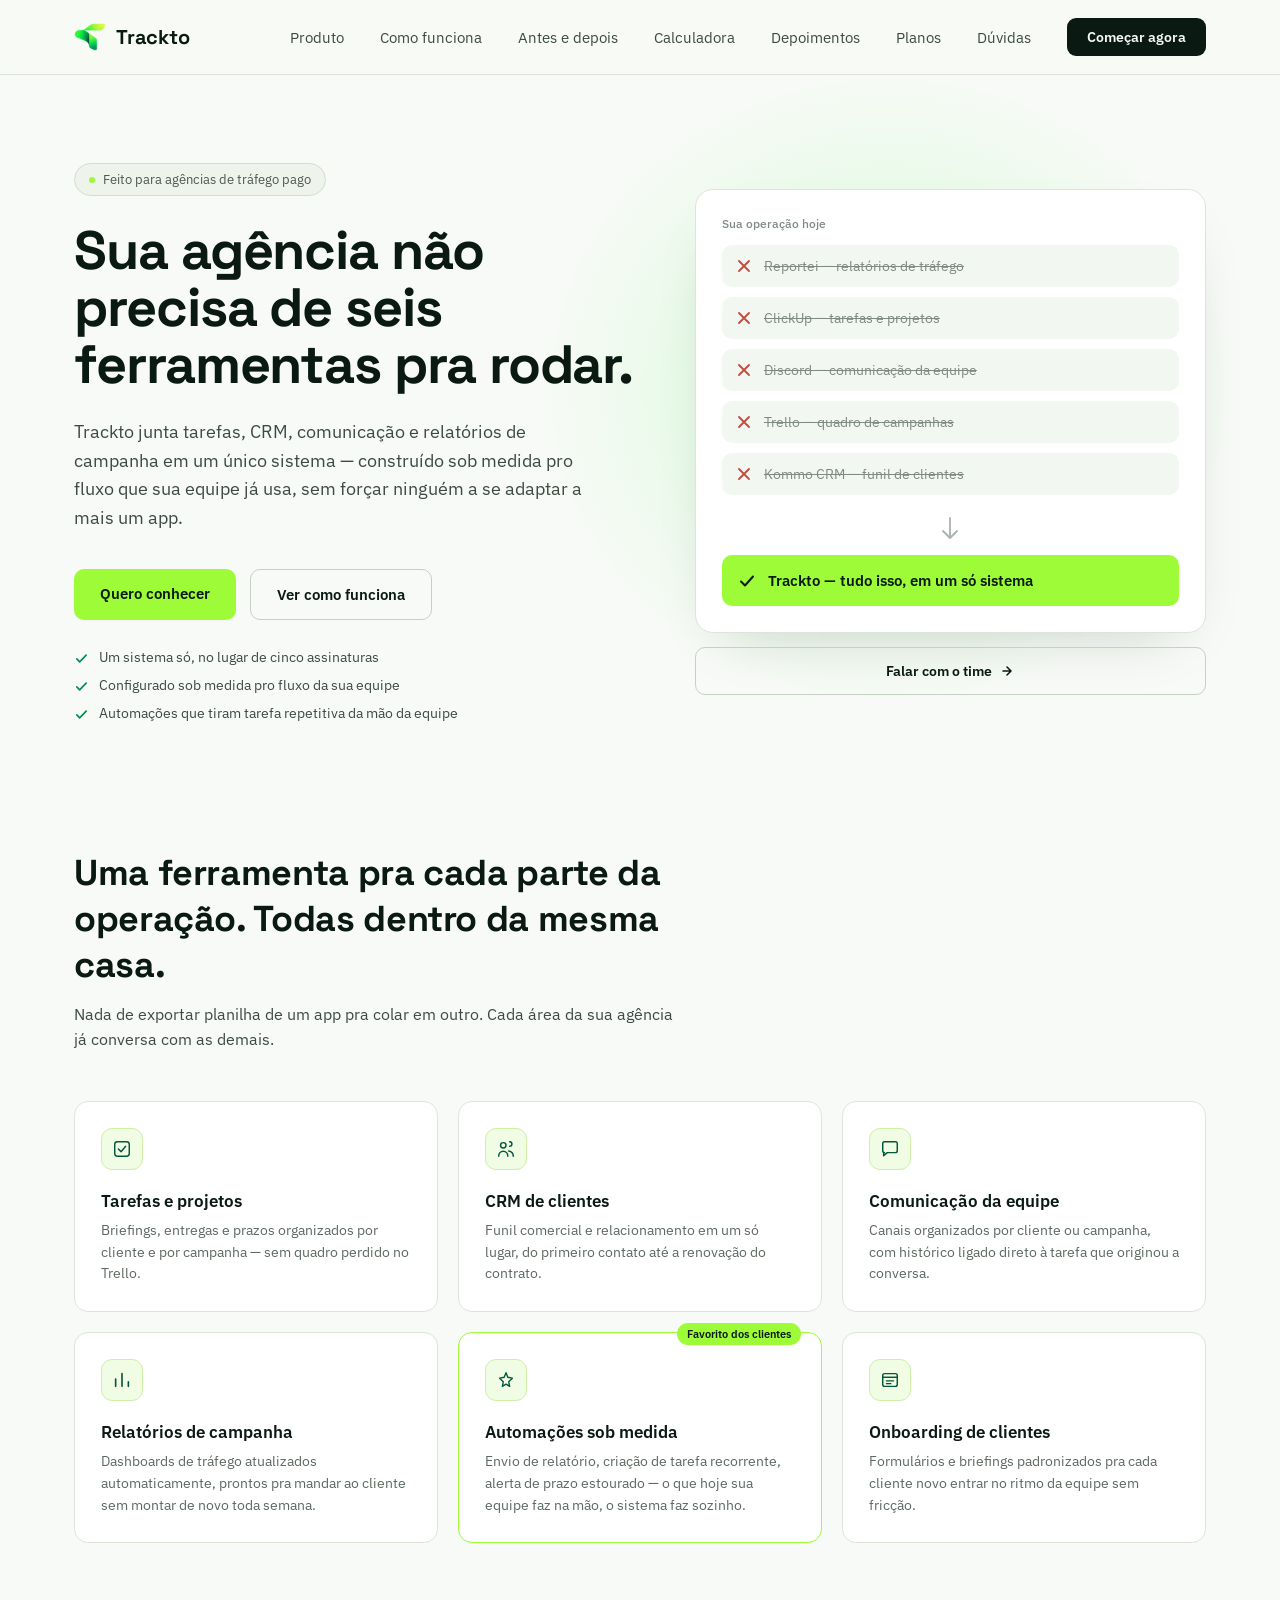
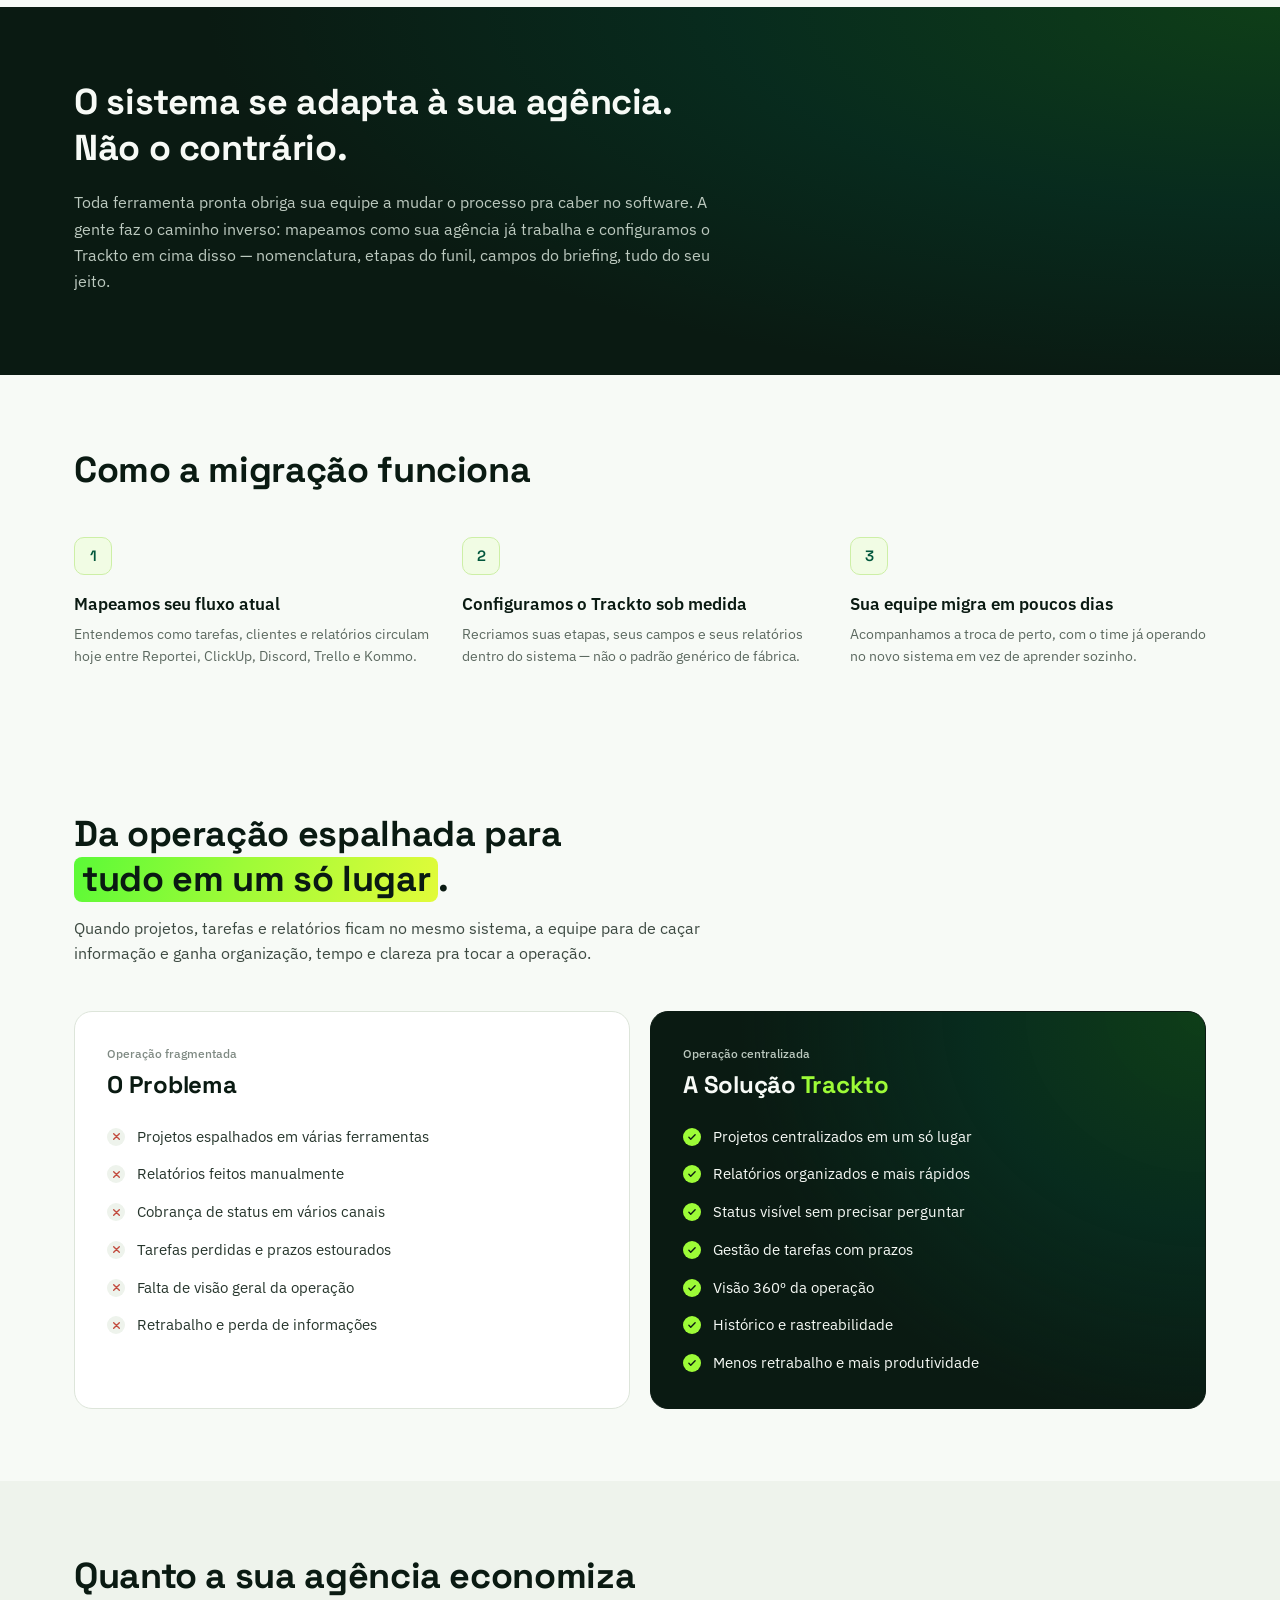
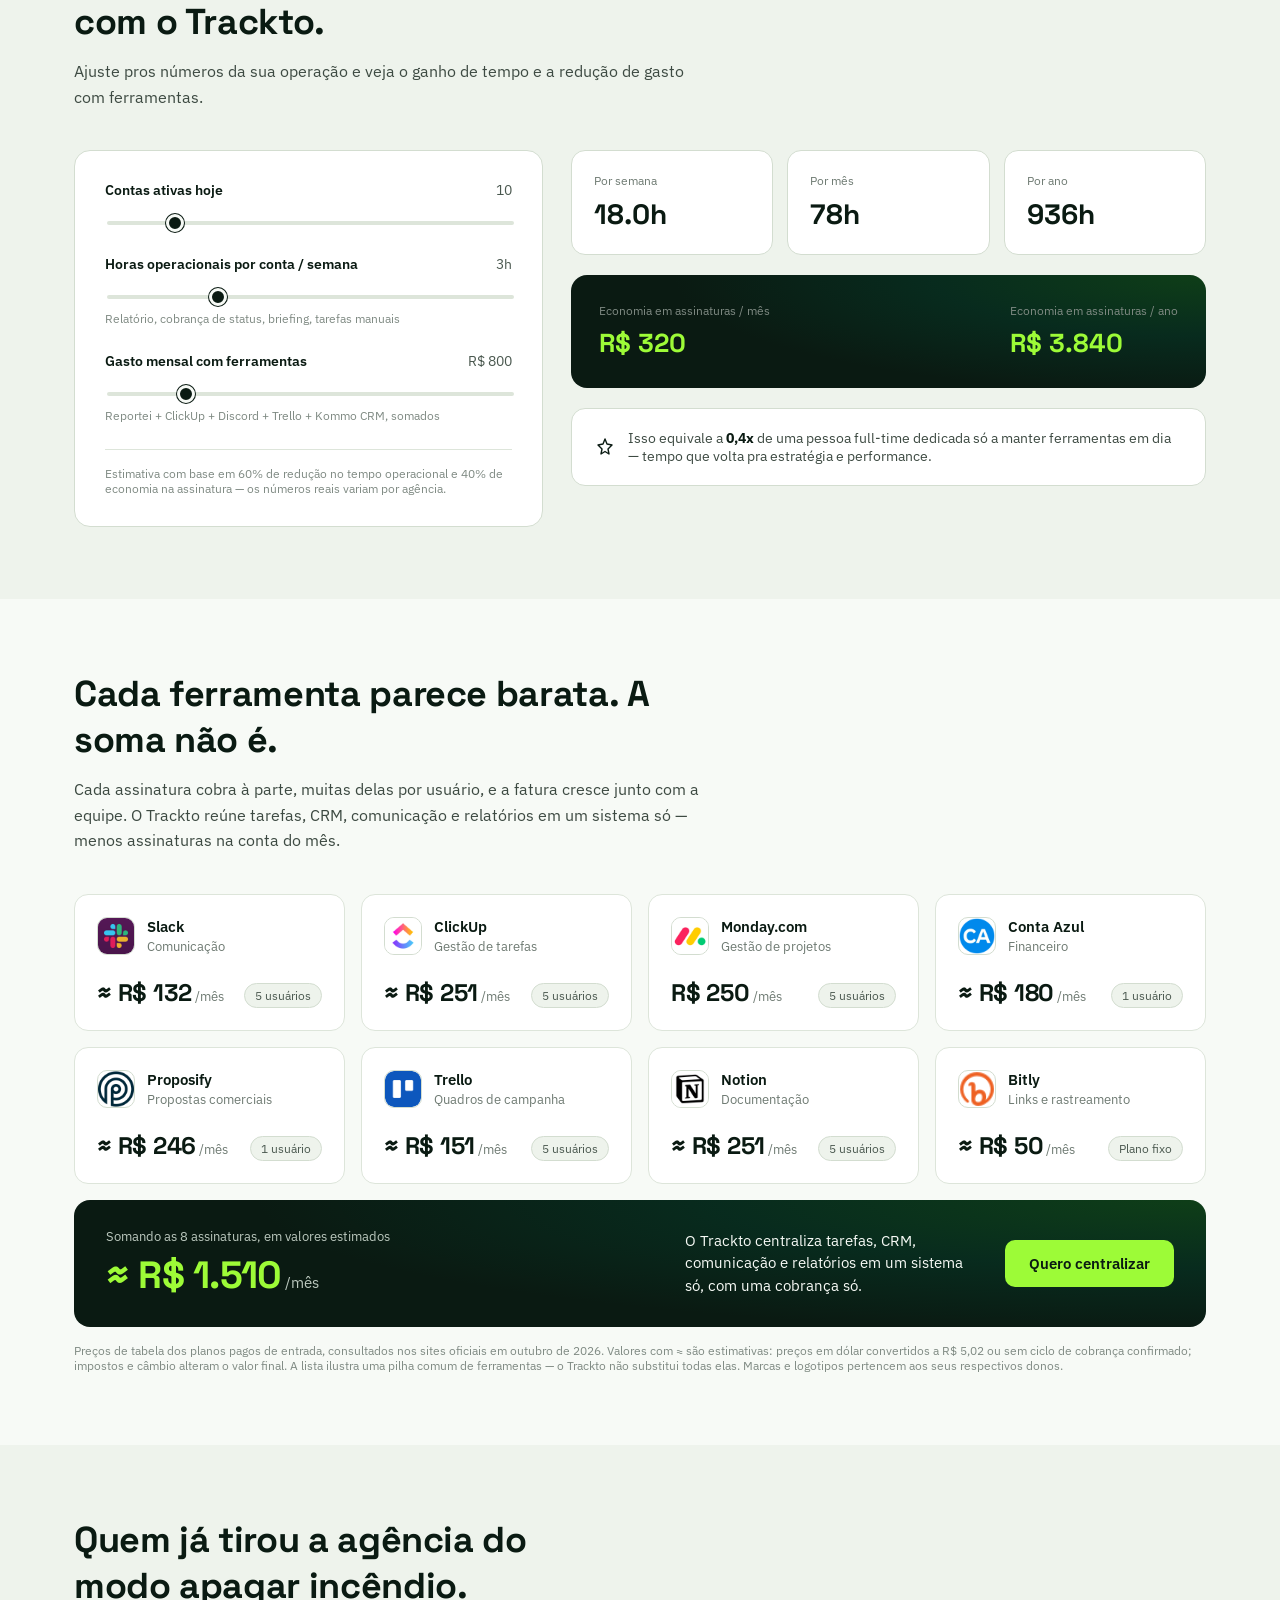
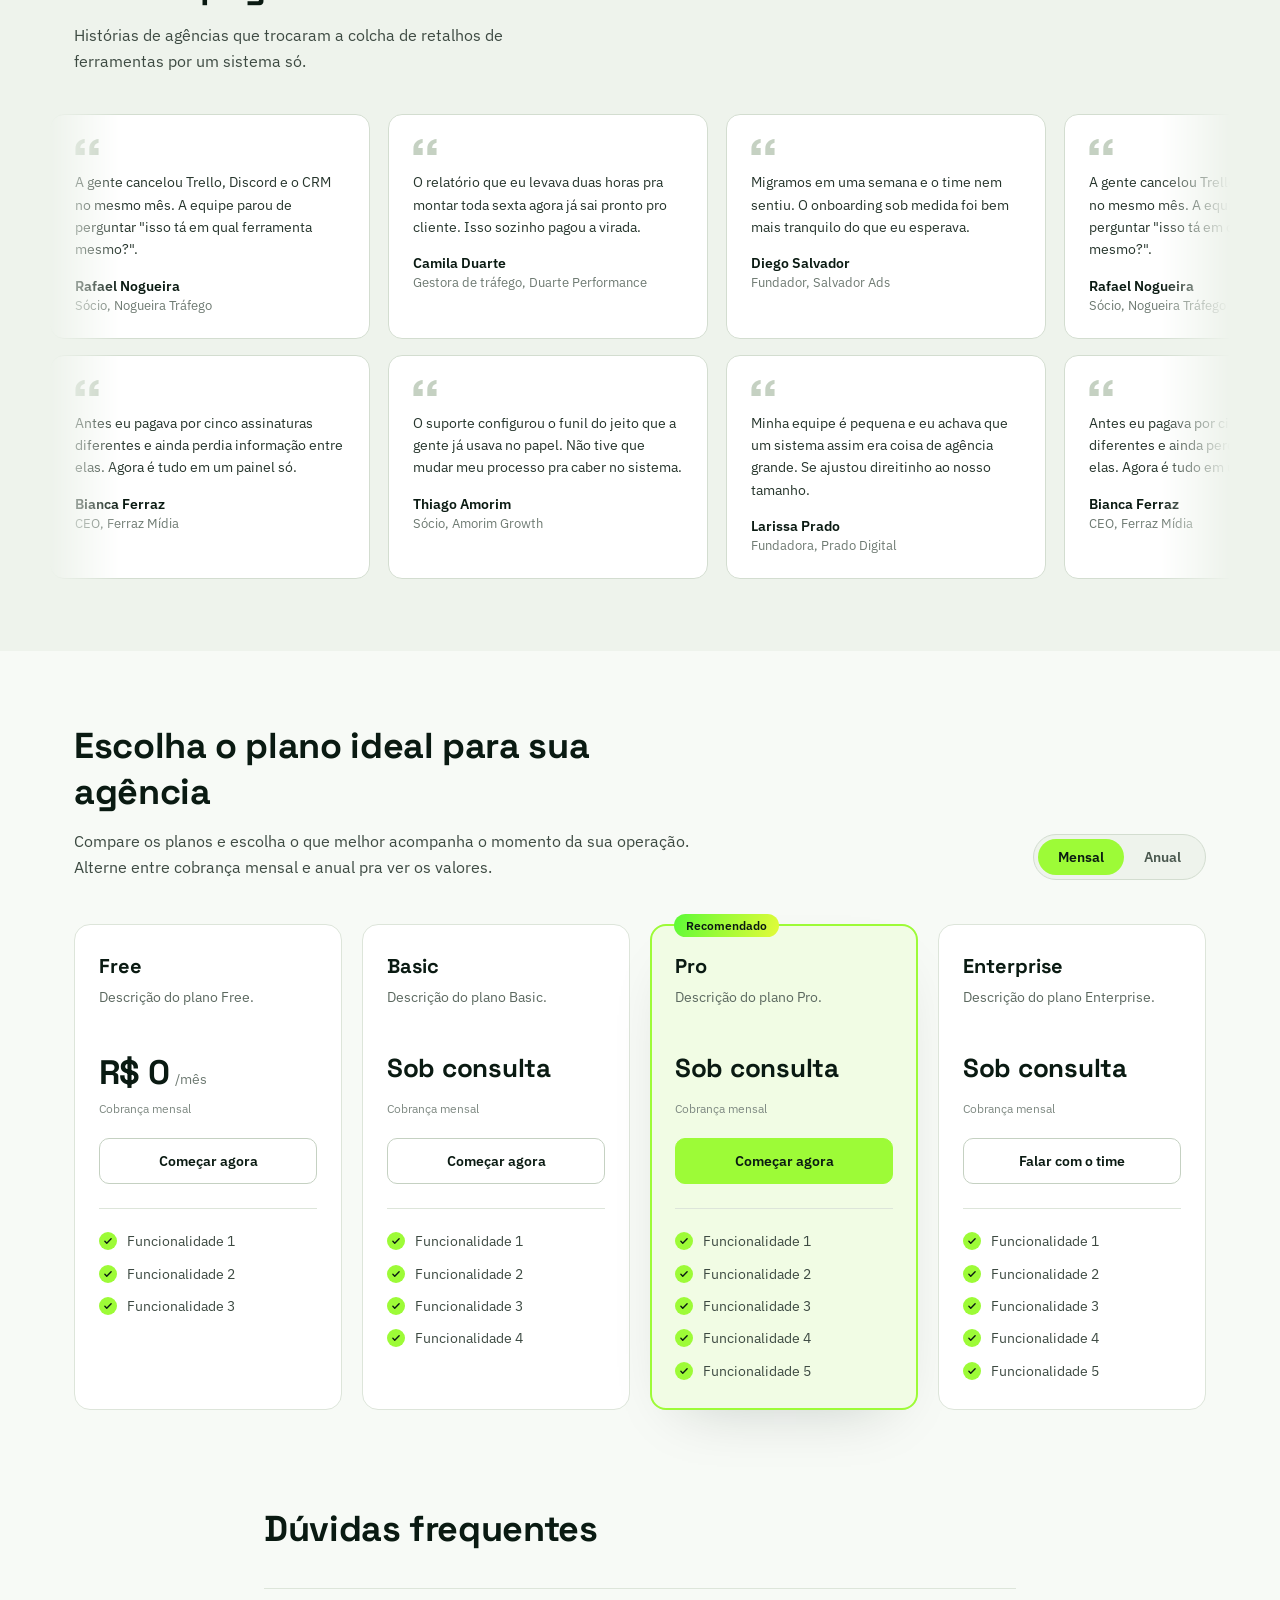
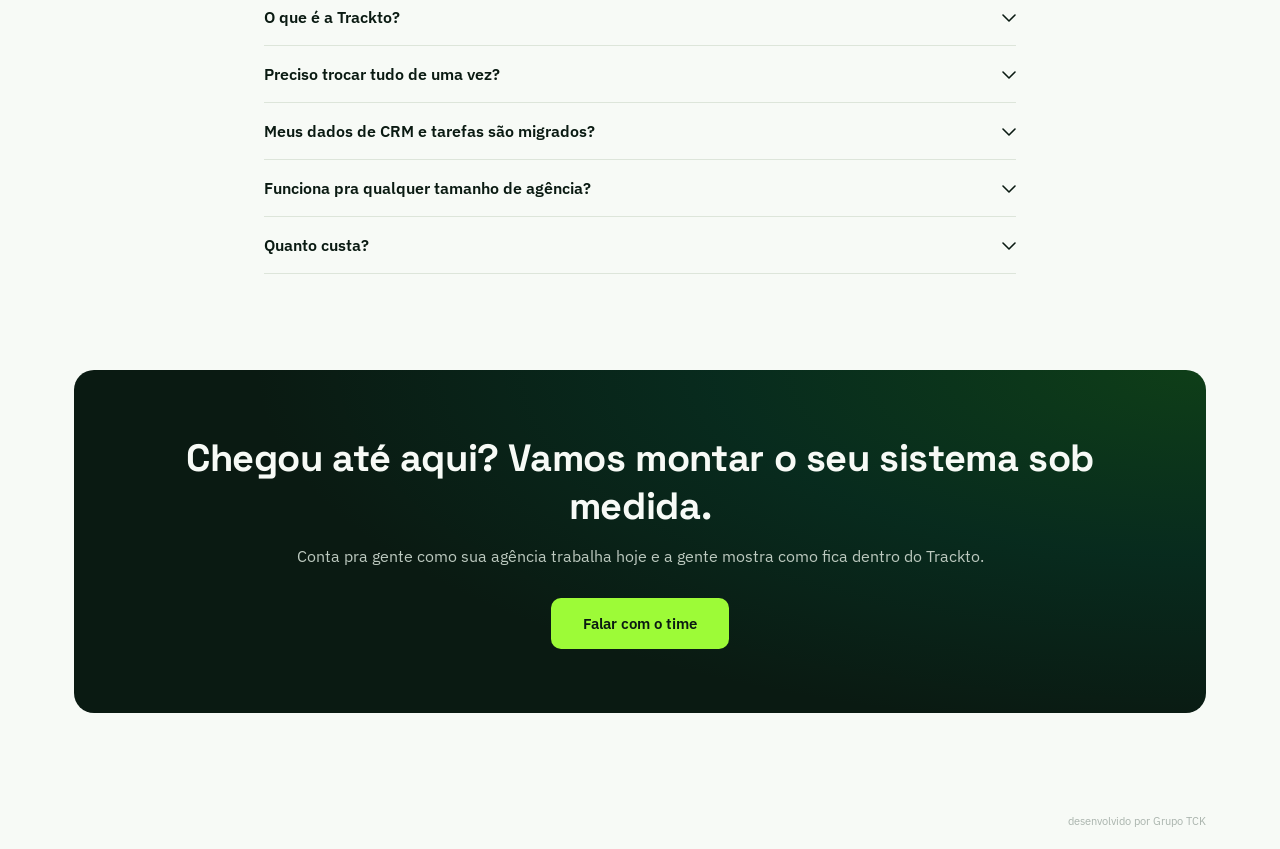
==== commit 7345b96d: "Apply new brand identity: logo, favicons and green palette Adds the Trackto logo to the header, gene" ====
--- a/index.html
+++ b/index.html
@@ -5,9 +5,14 @@
 <meta name="viewport" content="width=device-width, initial-scale=1">
 <title>Trackto — Sua agência, em um só sistema</title>
 <link rel="stylesheet" href="https://fonts.googleapis.com/css2?family=Space+Grotesk:wght@500;600;700&family=IBM+Plex+Sans:wght@400;500;600&display=swap">
+<link rel="icon" type="image/png" sizes="32x32" href="favicon-32x32.png">
+<link rel="icon" type="image/png" sizes="16x16" href="favicon-16x16.png">
+<link rel="icon" type="image/png" sizes="192x192" href="icon-192.png">
+<link rel="shortcut icon" href="favicon.ico">
+<link rel="apple-touch-icon" sizes="180x180" href="apple-touch-icon.png">
+<link rel="stylesheet" href="theme.css">
 <style>
-  :root{ --accent:#D7FF3D; }
-  body{margin:0;background:#FAF9F6;font-family:'IBM Plex Sans',sans-serif;color:#161810;}
+  body{margin:0;background:var(--bg);font-family:'IBM Plex Sans',sans-serif;color:var(--ink);}
   *{box-sizing:border-box;}
   a{color:inherit;text-decoration:none;}
   .navlinks{display:flex;gap:36px;align-items:center;}
@@ -19,57 +24,77 @@
   .testiGrid{display:grid;grid-template-columns:repeat(3,1fr);gap:20px;}
   .calcGrid{display:grid;grid-template-columns:0.85fr 1.15fr;gap:28px;align-items:start;}
   .calcStats{display:grid;grid-template-columns:repeat(3,1fr);gap:14px;}
-  input[type="range"]{-webkit-appearance:none;width:100%;height:4px;border-radius:999px;background:#E7E3D9;outline:none;}
-  input[type="range"]::-webkit-slider-thumb{-webkit-appearance:none;width:18px;height:18px;border-radius:999px;background:#161810;border:3px solid #FAF9F6;box-shadow:0 0 0 1px #161810;cursor:pointer;}
-  input[type="range"]::-moz-range-thumb{width:18px;height:18px;border-radius:999px;background:#161810;border:3px solid #FAF9F6;box-shadow:0 0 0 1px #161810;cursor:pointer;border:none;}
+  input[type="range"]{-webkit-appearance:none;width:100%;height:4px;border-radius:999px;background:var(--line);outline:none;}
+  input[type="range"]::-webkit-slider-thumb{-webkit-appearance:none;width:18px;height:18px;border-radius:999px;background:var(--ink);border:3px solid var(--bg);box-shadow:0 0 0 1px var(--ink);cursor:pointer;}
+  input[type="range"]::-moz-range-thumb{width:18px;height:18px;border-radius:999px;background:var(--ink);border:3px solid var(--bg);box-shadow:0 0 0 1px var(--ink);cursor:pointer;border:none;}
   .cmpGrid{display:grid;grid-template-columns:1fr 1fr;gap:20px;align-items:stretch;}
-  .cmpCard{border-radius:18px;padding:34px 32px;border:1px solid #E7E3D9;background:#FFFFFF;transition:transform .25s ease,box-shadow .25s ease;}
-  .cmpCard:hover{transform:translateY(-3px);box-shadow:0 24px 60px -32px rgba(22,24,16,0.25);}
-  .cmpCard.isSolution{background:#161810;border-color:#161810;color:#FAF9F6;}
+  .cmpCard{border-radius:18px;padding:34px 32px;border:1px solid var(--line);background:var(--surface);transition:transform .25s ease,box-shadow .25s ease;}
+  .cmpCard:hover{transform:translateY(-3px);box-shadow:0 24px 60px -32px var(--shadow);}
+  .cmpCard.isSolution{background:var(--ink-grad);border-color:var(--ink);color:var(--bg);}
   .cmpList{list-style:none;margin:0;padding:0;display:flex;flex-direction:column;gap:16px;}
   .cmpList li{display:flex;gap:12px;align-items:flex-start;font-size:15px;line-height:1.45;}
-  .cmpX{width:18px;height:18px;border-radius:999px;background:#F0EEE5;display:flex;align-items:center;justify-content:center;flex-shrink:0;margin-top:2px;}
-  .cmpMark{display:inline-block;background:var(--accent);padding:0 8px;border-radius:8px;}
+  .cmpX{width:18px;height:18px;border-radius:999px;background:var(--bg-soft);display:flex;align-items:center;justify-content:center;flex-shrink:0;margin-top:2px;}
+  .cmpMark{display:inline-block;background:var(--grad-brand);padding:0 8px;border-radius:8px;}
   @media (prefers-reduced-motion:reduce){.cmpCard{transition:none;}.cmpCard:hover{transform:none;}}
   .marqueeWrap{overflow:hidden;position:relative;-webkit-mask-image:linear-gradient(to right,transparent,#000 6%,#000 94%,transparent);mask-image:linear-gradient(to right,transparent,#000 6%,#000 94%,transparent);}
   .marqueeTrack{display:flex;gap:18px;width:max-content;animation:marqueeLeft 46s linear infinite;}
   .marqueeTrackRev{display:flex;gap:18px;width:max-content;animation:marqueeRight 46s linear infinite;}
   .marqueeWrap:hover .marqueeTrack,.marqueeWrap:hover .marqueeTrackRev{animation-play-state:paused;}
-  .testiCard{background:#FFFFFF;border:1px solid #E2DED0;border-radius:14px;padding:24px;width:320px;flex-shrink:0;display:flex;flex-direction:column;gap:16px;}
+  .testiCard{background:var(--surface);border:1px solid var(--line-2);border-radius:14px;padding:24px;width:320px;flex-shrink:0;display:flex;flex-direction:column;gap:16px;}
   @keyframes marqueeLeft{from{transform:translateX(0);}to{transform:translateX(-50%);}}
   @keyframes marqueeRight{from{transform:translateX(-50%);}to{transform:translateX(0);}}
   @media (prefers-reduced-motion:reduce){.marqueeTrack,.marqueeTrackRev{animation:none;}}
-  details summary{cursor:pointer;}
+  details summary{cursor:pointer;transition:color .2s ease;}
+  details summary:hover{color:var(--forest);}
+  details summary svg{transition:transform .25s ease;}
+  details[open] summary svg{transform:rotate(180deg);}
+  .brandLogo{display:block;width:32px;height:32px;}
+  .navlinks a:not(.navcta){transition:color .2s ease;}
+  .navlinks a:not(.navcta):hover{color:var(--ink) !important;}
+  .navcta{transition:background .2s ease,box-shadow .2s ease;}
+  .navcta:hover{background:var(--forest) !important;box-shadow:0 10px 24px -12px var(--glow);}
+  .btnPrimary{transition:transform .2s ease,box-shadow .2s ease;}
+  .btnPrimary:hover{transform:translateY(-1px);box-shadow:0 12px 26px -12px var(--glow);}
+  .btnGhost{transition:border-color .2s ease,background .2s ease;}
+  .btnGhost:hover{border-color:var(--green) !important;background:var(--tint);}
+  .heroGlow{position:relative;isolation:isolate;}
+  .heroGlow::before{content:"";position:absolute;z-index:-1;top:0;right:0;width:58%;height:88%;background:radial-gradient(closest-side,rgba(157,251,55,0.20),rgba(38,250,54,0.07) 60%,rgba(38,250,54,0) 100%);pointer-events:none;}
+  .featGrid > div{transition:transform .25s ease,border-color .25s ease,box-shadow .25s ease;}
+  .featGrid > div:hover{transform:translateY(-3px);border-color:var(--line-accent) !important;box-shadow:0 24px 60px -32px var(--shadow);}
+  .featGrid > div > svg{width:42px;height:42px;padding:10px;border-radius:11px;background:var(--tint);border:1px solid var(--line-accent);}
+  .featGrid > div > svg *{stroke:var(--forest);}
+  .stepGrid > div > div:first-child{background:var(--tint) !important;border:1px solid var(--line-accent);color:var(--forest);}
+  @media (prefers-reduced-motion:reduce){.btnPrimary,.featGrid > div,details summary svg{transition:none;}.btnPrimary:hover,.featGrid > div:hover{transform:none;}}
   #planos{scroll-margin-top:72px;}
   .planHead{display:flex;justify-content:space-between;align-items:flex-end;gap:28px;flex-wrap:wrap;margin-bottom:44px;}
-  .billToggle{display:inline-flex;background:#F0EEE5;border:1px solid #E2DED0;border-radius:999px;padding:4px;}
-  .billOpt{border:0;background:transparent;font-family:inherit;font-size:14px;font-weight:600;color:#5A5848;padding:9px 20px;border-radius:999px;cursor:pointer;transition:background .2s ease,color .2s ease;}
-  .billOpt:hover{color:#161810;}
-  .billOpt[aria-pressed="true"]{background:var(--accent);color:#161810;}
-  .billOpt:focus-visible,.planBtn:focus-visible{outline:2px solid #161810;outline-offset:2px;}
+  .billToggle{display:inline-flex;background:var(--bg-soft);border:1px solid var(--line-2);border-radius:999px;padding:4px;}
+  .billOpt{border:0;background:transparent;font-family:inherit;font-size:14px;font-weight:600;color:var(--text-soft);padding:9px 20px;border-radius:999px;cursor:pointer;transition:background .2s ease,color .2s ease;}
+  .billOpt:hover{color:var(--ink);}
+  .billOpt[aria-pressed="true"]{background:var(--accent);color:var(--ink);}
+  .billOpt:focus-visible,.planBtn:focus-visible{outline:2px solid var(--ink);outline-offset:2px;}
   .planGrid{display:grid;grid-template-columns:repeat(4,1fr);gap:20px;align-items:stretch;}
-  .planCard{position:relative;background:#FFFFFF;border:1px solid #E7E3D9;border-radius:16px;padding:28px 24px;display:flex;flex-direction:column;transition:transform .25s ease,border-color .25s ease,box-shadow .25s ease;}
-  .planCard:hover{transform:translateY(-4px);border-color:#D8D3C4;box-shadow:0 24px 60px -32px rgba(22,24,16,0.25);}
-  .planCard.isRec{border:2px solid var(--accent);background:#FAFDF0;padding:27px 23px;box-shadow:0 24px 60px -32px rgba(22,24,16,0.25);}
+  .planCard{position:relative;background:var(--surface);border:1px solid var(--line);border-radius:16px;padding:28px 24px;display:flex;flex-direction:column;transition:transform .25s ease,border-color .25s ease,box-shadow .25s ease;}
+  .planCard:hover{transform:translateY(-4px);border-color:var(--line-3);box-shadow:0 24px 60px -32px var(--shadow);}
+  .planCard.isRec{border:2px solid var(--accent);background:var(--tint);padding:27px 23px;box-shadow:0 24px 60px -32px var(--shadow);}
   .planCard.isRec:hover{border-color:var(--accent);}
-  .planBadge{position:absolute;top:-12px;left:22px;background:var(--accent);color:#161810;font-size:12px;font-weight:600;padding:4px 12px;border-radius:999px;}
-  .planBtn{display:block;text-align:center;padding:13px 20px;border-radius:10px;font-weight:600;font-size:14px;border:1px solid #D8D3C4;color:#161810;transition:background .2s ease,color .2s ease,border-color .2s ease;}
-  .planBtn:hover{background:#161810;border-color:#161810;color:#FAF9F6;}
+  .planBadge{position:absolute;top:-12px;left:22px;background:var(--grad-brand);color:var(--ink);font-size:12px;font-weight:600;padding:4px 12px;border-radius:999px;}
+  .planBtn{display:block;text-align:center;padding:13px 20px;border-radius:10px;font-weight:600;font-size:14px;border:1px solid var(--line-3);color:var(--ink);transition:background .2s ease,color .2s ease,border-color .2s ease;}
+  .planBtn:hover{background:var(--ink);border-color:var(--ink);color:var(--bg);}
   .planBtn.isPrimary{background:var(--accent);border-color:var(--accent);}
-  .planBtn.isPrimary:hover{background:#161810;border-color:#161810;color:#FAF9F6;}
-  .planFeats{list-style:none;margin:0;padding:22px 0 0;border-top:1px solid #E7E3D9;display:flex;flex-direction:column;gap:12px;}
-  .planFeats li{display:flex;gap:10px;align-items:flex-start;font-size:14px;color:#4B4A42;line-height:1.45;}
+  .planBtn.isPrimary:hover{background:var(--ink);border-color:var(--ink);color:var(--bg);}
+  .planFeats{list-style:none;margin:0;padding:22px 0 0;border-top:1px solid var(--line);display:flex;flex-direction:column;gap:12px;}
+  .planFeats li{display:flex;gap:10px;align-items:flex-start;font-size:14px;color:var(--text);line-height:1.45;}
   .planCheck{width:18px;height:18px;border-radius:999px;background:var(--accent);display:flex;align-items:center;justify-content:center;flex-shrink:0;margin-top:1px;}
   @media (prefers-reduced-motion:reduce){.planCard,.planBtn,.billOpt{transition:none;}.planCard:hover{transform:none;}}
   .toolGrid{display:grid;grid-template-columns:repeat(4,1fr);gap:16px;}
-  .toolCard{background:#FFFFFF;border:1px solid #E7E3D9;border-radius:14px;padding:22px;display:flex;flex-direction:column;gap:22px;transition:transform .25s ease,border-color .25s ease,box-shadow .25s ease;}
-  .toolCard:hover{transform:translateY(-3px);border-color:#D8D3C4;box-shadow:0 24px 60px -32px rgba(22,24,16,0.25);}
+  .toolCard{background:var(--surface);border:1px solid var(--line);border-radius:14px;padding:22px;display:flex;flex-direction:column;gap:22px;transition:transform .25s ease,border-color .25s ease,box-shadow .25s ease;}
+  .toolCard:hover{transform:translateY(-3px);border-color:var(--line-3);box-shadow:0 24px 60px -32px var(--shadow);}
   .toolId{display:flex;align-items:center;gap:12px;min-width:0;}
-  .toolMark{width:38px;height:38px;border-radius:10px;background:#FFFFFF;border:1px solid #E2DED0;overflow:hidden;flex-shrink:0;}
+  .toolMark{width:38px;height:38px;border-radius:10px;background:var(--surface);border:1px solid var(--line-2);overflow:hidden;flex-shrink:0;}
   .toolMark img{display:block;width:100%;height:100%;object-fit:contain;}
   .toolCost{display:flex;align-items:flex-end;justify-content:space-between;gap:10px;flex-wrap:wrap;}
-  .toolChip{background:#F0EEE5;border:1px solid #E2DED0;border-radius:999px;padding:4px 10px;font-size:12px;color:#5A5848;white-space:nowrap;}
-  .toolTotal{margin-top:16px;background:#161810;color:#FAF9F6;border-radius:16px;padding:28px 32px;display:flex;align-items:center;justify-content:space-between;gap:24px;flex-wrap:wrap;}
+  .toolChip{background:var(--bg-soft);border:1px solid var(--line-2);border-radius:999px;padding:4px 10px;font-size:12px;color:var(--text-soft);white-space:nowrap;}
+  .toolTotal{margin-top:16px;background:var(--ink-grad);color:var(--bg);border-radius:16px;padding:28px 32px;display:flex;align-items:center;justify-content:space-between;gap:24px;flex-wrap:wrap;}
   @media (prefers-reduced-motion:reduce){.toolCard{transition:none;}.toolCard:hover{transform:none;}}
   details summary::-webkit-details-marker{display:none;}
   @media (max-width:900px){
@@ -80,8 +105,9 @@
     .calcGrid{grid-template-columns:1fr;}
     .calcStats{grid-template-columns:1fr;}
     .planGrid{grid-template-columns:1fr 1fr;}
+    .heroGlow::before{width:100%;height:460px;opacity:.6;}
     .toolGrid{grid-template-columns:1fr 1fr;}
-    .navlinks{gap:20px;}
+    .navlinks{gap:16px;}
   }
   @media (max-width:640px){
     .featGrid{grid-template-columns:1fr;}
@@ -92,10 +118,13 @@
     .toolCard{flex-direction:row;align-items:center;justify-content:space-between;gap:14px;padding:16px 18px;}
     .toolCost{flex-direction:column;align-items:flex-end;gap:6px;flex-shrink:0;}
     .toolTotal{padding:24px 22px;}
-    .navlinks{position:absolute;top:72px;left:0;right:0;background:#FAF9F6;flex-direction:column;align-items:flex-start;padding:20px 24px 28px;gap:18px;display:none;border-bottom:1px solid #E7E3D9;z-index:40;}
-    .menu-check:checked ~ .navwrap .navlinks{display:flex;}
+  }
+  @media (max-width:820px){
+    .navlinks{position:absolute;top:72px;left:0;right:0;background:var(--bg);flex-direction:column;align-items:flex-start;padding:20px 24px 28px;gap:18px;display:none;border-bottom:1px solid var(--line);z-index:40;}
+    .menu-check:checked ~ header .navlinks{display:flex;}
     .menu-btn{display:flex;}
     .navcta{display:none;}
+    .brandLogo{width:28px;height:28px;}
   }
   @media (max-width:380px){
     .toolCard{flex-direction:column;align-items:stretch;}
@@ -105,98 +134,99 @@
 </head>
 <body>
 
-<div style="width:100%;min-height:100vh;background:#FAF9F6;color:#161810;position:relative;">
+<div style="width:100%;min-height:100vh;background:var(--bg);color:var(--ink);position:relative;">
 
   <!-- NAV -->
   <input type="checkbox" class="menu-check" id="menu-check">
-  <header style="position:sticky;top:0;z-index:50;background:rgba(250,249,246,0.92);backdrop-filter:blur(6px);border-bottom:1px solid #E7E3D9;">
+  <header style="position:sticky;top:0;z-index:50;background:var(--header-bg);backdrop-filter:blur(6px);border-bottom:1px solid var(--line);">
     <div style="max-width:1180px;margin:0 auto;padding:18px 24px;display:flex;align-items:center;justify-content:space-between;position:relative;">
       <a href="#top" aria-label="Trackto, página inicial" style="display:flex;align-items:center;gap:10px;">
+        <img class="brandLogo" src="brand/trackto-logo.png" alt="" width="32" height="32">
         <span style="font-family:'Space Grotesk',sans-serif;font-weight:700;font-size:20px;letter-spacing:-0.01em;">Trackto</span>
       </a>
 
       <label for="menu-check" class="menu-btn" aria-label="Abrir menu">
         <svg width="22" height="22" viewBox="0 0 22 22" fill="none" xmlns="http://www.w3.org/2000/svg">
-          <path d="M3 6H19M3 11H19M3 16H19" stroke="#161810" stroke-width="1.8" stroke-linecap="round"></path>
+          <path d="M3 6H19M3 11H19M3 16H19" stroke="#0A1A12" stroke-width="1.8" stroke-linecap="round"></path>
         </svg>
       </label>
 
       <div class="navwrap" style="display:contents;">
         <nav class="navlinks">
-          <a href="#produto" style="font-size:15px;color:#4B4A42;">Produto</a>
-          <a href="#como-funciona" style="font-size:15px;color:#4B4A42;">Como funciona</a>
-          <a href="#antes-depois" style="font-size:15px;color:#4B4A42;">Antes e depois</a>
-          <a href="#calculadora" style="font-size:15px;color:#4B4A42;">Calculadora</a>
-          <a href="#depoimentos" style="font-size:15px;color:#4B4A42;">Depoimentos</a>
-          <a href="#planos" style="font-size:15px;color:#4B4A42;">Planos</a>
-          <a href="#faq" style="font-size:15px;color:#4B4A42;">Dúvidas</a>
-          <a href="form.html" class="navcta" style="background:#161810;color:#FAF9F6;padding:10px 20px;border-radius:9px;font-size:14px;font-weight:600;">Começar agora</a>
+          <a href="#produto" style="font-size:15px;color:var(--text);">Produto</a>
+          <a href="#como-funciona" style="font-size:15px;color:var(--text);">Como funciona</a>
+          <a href="#antes-depois" style="font-size:15px;color:var(--text);">Antes e depois</a>
+          <a href="#calculadora" style="font-size:15px;color:var(--text);">Calculadora</a>
+          <a href="#depoimentos" style="font-size:15px;color:var(--text);">Depoimentos</a>
+          <a href="#planos" style="font-size:15px;color:var(--text);">Planos</a>
+          <a href="#faq" style="font-size:15px;color:var(--text);">Dúvidas</a>
+          <a href="form.html" class="navcta" style="background:var(--ink);color:var(--bg);padding:10px 20px;border-radius:9px;font-size:14px;font-weight:600;">Começar agora</a>
         </nav>
       </div>
     </div>
   </header>
 
   <!-- HERO -->
-  <section id="top" style="max-width:1180px;margin:0 auto;padding:88px 24px 64px;">
+  <section id="top" class="heroGlow" style="max-width:1180px;margin:0 auto;padding:88px 24px 64px;">
     <div class="heroGrid">
       <div>
-        <div style="display:inline-flex;align-items:center;gap:8px;background:#F0EEE5;border:1px solid #E2DED0;padding:7px 14px;border-radius:999px;font-size:13px;color:#5A5848;margin-bottom:26px;">
+        <div style="display:inline-flex;align-items:center;gap:8px;background:var(--bg-soft);border:1px solid var(--line-2);padding:7px 14px;border-radius:999px;font-size:13px;color:var(--text-soft);margin-bottom:26px;">
           <span style="width:6px;height:6px;border-radius:999px;background:var(--accent);"></span>
           Feito para agências de tráfego pago
         </div>
         <h1 style="font-family:'Space Grotesk',sans-serif;font-weight:700;font-size:clamp(34px,4.6vw,54px);line-height:1.06;letter-spacing:-0.02em;margin:0 0 24px;">
           Sua agência não precisa de seis ferramentas pra rodar.
         </h1>
-        <p style="font-size:18px;line-height:1.6;color:#4B4A42;max-width:520px;margin:0 0 36px;">
+        <p style="font-size:18px;line-height:1.6;color:var(--text);max-width:520px;margin:0 0 36px;">
           Trackto junta tarefas, CRM, comunicação e relatórios de campanha em um único sistema — construído sob medida pro fluxo que sua equipe já usa, sem forçar ninguém a se adaptar a mais um app.
         </p>
         <div style="display:flex;gap:14px;flex-wrap:wrap;margin-bottom:28px;">
-          <a href="form.html" style="background:var(--accent);color:#161810;padding:15px 26px;border-radius:10px;font-weight:600;font-size:15px;">Quero conhecer</a>
-          <a href="#como-funciona" style="border:1px solid #D8D3C4;padding:15px 26px;border-radius:10px;font-weight:600;font-size:15px;color:#161810;">Ver como funciona</a>
+          <a class="btnPrimary" href="form.html" style="background:var(--accent);color:var(--ink);padding:15px 26px;border-radius:10px;font-weight:600;font-size:15px;">Quero conhecer</a>
+          <a class="btnGhost" href="#como-funciona" style="border:1px solid var(--line-3);padding:15px 26px;border-radius:10px;font-weight:600;font-size:15px;color:var(--ink);">Ver como funciona</a>
         </div>
         <div style="display:flex;flex-direction:column;gap:10px;">
-          <div style="display:flex;gap:10px;align-items:flex-start;"><svg width="15" height="15" viewBox="0 0 16 16" fill="none" xmlns="http://www.w3.org/2000/svg" aria-hidden="true" style="margin-top:3px;flex-shrink:0;"><path d="M3 8.5L6 11.5L13 4.5" stroke="#4B4A42" stroke-width="1.8" stroke-linecap="round" stroke-linejoin="round"></path></svg><span style="font-size:14px;color:#4B4A42;">Um sistema só, no lugar de cinco assinaturas</span></div>
-          <div style="display:flex;gap:10px;align-items:flex-start;"><svg width="15" height="15" viewBox="0 0 16 16" fill="none" xmlns="http://www.w3.org/2000/svg" aria-hidden="true" style="margin-top:3px;flex-shrink:0;"><path d="M3 8.5L6 11.5L13 4.5" stroke="#4B4A42" stroke-width="1.8" stroke-linecap="round" stroke-linejoin="round"></path></svg><span style="font-size:14px;color:#4B4A42;">Configurado sob medida pro fluxo da sua equipe</span></div>
-          <div style="display:flex;gap:10px;align-items:flex-start;"><svg width="15" height="15" viewBox="0 0 16 16" fill="none" xmlns="http://www.w3.org/2000/svg" aria-hidden="true" style="margin-top:3px;flex-shrink:0;"><path d="M3 8.5L6 11.5L13 4.5" stroke="#4B4A42" stroke-width="1.8" stroke-linecap="round" stroke-linejoin="round"></path></svg><span style="font-size:14px;color:#4B4A42;">Automações que tiram tarefa repetitiva da mão da equipe</span></div>
+          <div style="display:flex;gap:10px;align-items:flex-start;"><svg width="15" height="15" viewBox="0 0 16 16" fill="none" xmlns="http://www.w3.org/2000/svg" aria-hidden="true" style="margin-top:3px;flex-shrink:0;"><path d="M3 8.5L6 11.5L13 4.5" stroke="#018E53" stroke-width="1.8" stroke-linecap="round" stroke-linejoin="round"></path></svg><span style="font-size:14px;color:var(--text);">Um sistema só, no lugar de cinco assinaturas</span></div>
+          <div style="display:flex;gap:10px;align-items:flex-start;"><svg width="15" height="15" viewBox="0 0 16 16" fill="none" xmlns="http://www.w3.org/2000/svg" aria-hidden="true" style="margin-top:3px;flex-shrink:0;"><path d="M3 8.5L6 11.5L13 4.5" stroke="#018E53" stroke-width="1.8" stroke-linecap="round" stroke-linejoin="round"></path></svg><span style="font-size:14px;color:var(--text);">Configurado sob medida pro fluxo da sua equipe</span></div>
+          <div style="display:flex;gap:10px;align-items:flex-start;"><svg width="15" height="15" viewBox="0 0 16 16" fill="none" xmlns="http://www.w3.org/2000/svg" aria-hidden="true" style="margin-top:3px;flex-shrink:0;"><path d="M3 8.5L6 11.5L13 4.5" stroke="#018E53" stroke-width="1.8" stroke-linecap="round" stroke-linejoin="round"></path></svg><span style="font-size:14px;color:var(--text);">Automações que tiram tarefa repetitiva da mão da equipe</span></div>
         </div>
       </div>
 
       <div>
-        <div style="background:#FFFFFF;border:1px solid #E7E3D9;border-radius:18px;padding:26px;box-shadow:0 24px 60px -32px rgba(22,24,16,0.25);">
-          <p style="font-size:12px;color:#9A978A;margin:0 0 14px;font-weight:500;">Sua operação hoje</p>
+        <div style="background:var(--surface);border:1px solid var(--line);border-radius:18px;padding:26px;box-shadow:0 24px 60px -32px var(--shadow);">
+          <p style="font-size:12px;color:var(--text-fainter);margin:0 0 14px;font-weight:500;">Sua operação hoje</p>
           <div style="display:flex;flex-direction:column;gap:10px;margin-bottom:18px;">
-            <div style="display:flex;align-items:center;gap:12px;padding:12px 14px;background:#FAF8F3;border-radius:10px;">
+            <div style="display:flex;align-items:center;gap:12px;padding:12px 14px;background:var(--bg-mute);border-radius:10px;">
               <svg width="16" height="16" viewBox="0 0 16 16" fill="none" xmlns="http://www.w3.org/2000/svg" aria-hidden="true"><path d="M3 3L13 13M13 3L3 13" stroke="#C24B3E" stroke-width="1.8" stroke-linecap="round"></path></svg>
-              <span style="font-size:14px;color:#9A978A;text-decoration:line-through;">Reportei — relatórios de tráfego</span>
-            </div>
-            <div style="display:flex;align-items:center;gap:12px;padding:12px 14px;background:#FAF8F3;border-radius:10px;">
+              <span style="font-size:14px;color:var(--text-fainter);text-decoration:line-through;">Reportei — relatórios de tráfego</span>
+            </div>
+            <div style="display:flex;align-items:center;gap:12px;padding:12px 14px;background:var(--bg-mute);border-radius:10px;">
               <svg width="16" height="16" viewBox="0 0 16 16" fill="none" xmlns="http://www.w3.org/2000/svg" aria-hidden="true"><path d="M3 3L13 13M13 3L3 13" stroke="#C24B3E" stroke-width="1.8" stroke-linecap="round"></path></svg>
-              <span style="font-size:14px;color:#9A978A;text-decoration:line-through;">ClickUp — tarefas e projetos</span>
-            </div>
-            <div style="display:flex;align-items:center;gap:12px;padding:12px 14px;background:#FAF8F3;border-radius:10px;">
+              <span style="font-size:14px;color:var(--text-fainter);text-decoration:line-through;">ClickUp — tarefas e projetos</span>
+            </div>
+            <div style="display:flex;align-items:center;gap:12px;padding:12px 14px;background:var(--bg-mute);border-radius:10px;">
               <svg width="16" height="16" viewBox="0 0 16 16" fill="none" xmlns="http://www.w3.org/2000/svg" aria-hidden="true"><path d="M3 3L13 13M13 3L3 13" stroke="#C24B3E" stroke-width="1.8" stroke-linecap="round"></path></svg>
-              <span style="font-size:14px;color:#9A978A;text-decoration:line-through;">Discord — comunicação da equipe</span>
-            </div>
-            <div style="display:flex;align-items:center;gap:12px;padding:12px 14px;background:#FAF8F3;border-radius:10px;">
+              <span style="font-size:14px;color:var(--text-fainter);text-decoration:line-through;">Discord — comunicação da equipe</span>
+            </div>
+            <div style="display:flex;align-items:center;gap:12px;padding:12px 14px;background:var(--bg-mute);border-radius:10px;">
               <svg width="16" height="16" viewBox="0 0 16 16" fill="none" xmlns="http://www.w3.org/2000/svg" aria-hidden="true"><path d="M3 3L13 13M13 3L3 13" stroke="#C24B3E" stroke-width="1.8" stroke-linecap="round"></path></svg>
-              <span style="font-size:14px;color:#9A978A;text-decoration:line-through;">Trello — quadro de campanhas</span>
-            </div>
-            <div style="display:flex;align-items:center;gap:12px;padding:12px 14px;background:#FAF8F3;border-radius:10px;">
+              <span style="font-size:14px;color:var(--text-fainter);text-decoration:line-through;">Trello — quadro de campanhas</span>
+            </div>
+            <div style="display:flex;align-items:center;gap:12px;padding:12px 14px;background:var(--bg-mute);border-radius:10px;">
               <svg width="16" height="16" viewBox="0 0 16 16" fill="none" xmlns="http://www.w3.org/2000/svg" aria-hidden="true"><path d="M3 3L13 13M13 3L3 13" stroke="#C24B3E" stroke-width="1.8" stroke-linecap="round"></path></svg>
-              <span style="font-size:14px;color:#9A978A;text-decoration:line-through;">Kommo CRM — funil de clientes</span>
+              <span style="font-size:14px;color:var(--text-fainter);text-decoration:line-through;">Kommo CRM — funil de clientes</span>
             </div>
           </div>
           <div style="display:flex;justify-content:center;padding:4px 0 14px;">
-            <svg width="18" height="24" viewBox="0 0 18 24" fill="none" xmlns="http://www.w3.org/2000/svg" aria-hidden="true"><path d="M9 1V21M9 21L2 14M9 21L16 14" stroke="#B8B4A4" stroke-width="1.8" stroke-linecap="round" stroke-linejoin="round"></path></svg>
+            <svg width="18" height="24" viewBox="0 0 18 24" fill="none" xmlns="http://www.w3.org/2000/svg" aria-hidden="true"><path d="M9 1V21M9 21L2 14M9 21L16 14" stroke="#A9B3AC" stroke-width="1.8" stroke-linecap="round" stroke-linejoin="round"></path></svg>
           </div>
           <div style="border-radius:10px;padding:16px;display:flex;align-items:center;gap:12px;background:var(--accent);">
-            <svg width="18" height="18" viewBox="0 0 18 18" fill="none" xmlns="http://www.w3.org/2000/svg" aria-hidden="true"><path d="M3 9.5L7 13.5L15 4.5" stroke="#161810" stroke-width="2" stroke-linecap="round" stroke-linejoin="round"></path></svg>
-            <span style="font-size:15px;font-weight:600;color:#161810;">Trackto — tudo isso, em um só sistema</span>
+            <svg width="18" height="18" viewBox="0 0 18 18" fill="none" xmlns="http://www.w3.org/2000/svg" aria-hidden="true"><path d="M3 9.5L7 13.5L15 4.5" stroke="#0A1A12" stroke-width="2" stroke-linecap="round" stroke-linejoin="round"></path></svg>
+            <span style="font-size:15px;font-weight:600;color:var(--ink);">Trackto — tudo isso, em um só sistema</span>
           </div>
         </div>
-        <a href="form.html" style="display:flex;align-items:center;justify-content:center;gap:8px;margin-top:14px;padding:14px;border:1px solid #D8D3C4;border-radius:10px;font-weight:600;font-size:14px;color:#161810;">
+        <a class="btnGhost" href="form.html" style="display:flex;align-items:center;justify-content:center;gap:8px;margin-top:14px;padding:14px;border:1px solid var(--line-3);border-radius:10px;font-weight:600;font-size:14px;color:var(--ink);">
           Falar com o time
-          <svg width="14" height="14" viewBox="0 0 14 14" fill="none" xmlns="http://www.w3.org/2000/svg" aria-hidden="true"><path d="M3 7H11M11 7L7 3M11 7L7 11" stroke="#161810" stroke-width="1.6" stroke-linecap="round" stroke-linejoin="round"></path></svg>
+          <svg width="14" height="14" viewBox="0 0 14 14" fill="none" xmlns="http://www.w3.org/2000/svg" aria-hidden="true"><path d="M3 7H11M11 7L7 3M11 7L7 11" stroke="#0A1A12" stroke-width="1.6" stroke-linecap="round" stroke-linejoin="round"></path></svg>
         </a>
       </div>
     </div>
@@ -206,50 +236,50 @@
   <section id="produto" style="max-width:1180px;margin:0 auto;padding:64px 24px;">
     <div style="max-width:600px;margin-bottom:48px;">
       <h2 style="font-family:'Space Grotesk',sans-serif;font-weight:700;font-size:clamp(26px,3.2vw,36px);letter-spacing:-0.01em;margin:0 0 14px;">Uma ferramenta pra cada parte da operação. Todas dentro da mesma casa.</h2>
-      <p style="font-size:16px;color:#4B4A42;line-height:1.6;margin:0;">Nada de exportar planilha de um app pra colar em outro. Cada área da sua agência já conversa com as demais.</p>
+      <p style="font-size:16px;color:var(--text);line-height:1.6;margin:0;">Nada de exportar planilha de um app pra colar em outro. Cada área da sua agência já conversa com as demais.</p>
     </div>
 
     <div class="featGrid">
-      <div style="background:#FFFFFF;border:1px solid #E7E3D9;border-radius:14px;padding:26px;">
-        <svg width="22" height="22" viewBox="0 0 22 22" fill="none" xmlns="http://www.w3.org/2000/svg" aria-hidden="true" style="margin-bottom:16px;"><rect x="3" y="3" width="16" height="16" rx="3" stroke="#161810" stroke-width="1.6"></rect><path d="M7 11L10 14L15 8" stroke="#161810" stroke-width="1.6" stroke-linecap="round" stroke-linejoin="round"></path></svg>
+      <div style="background:var(--surface);border:1px solid var(--line);border-radius:14px;padding:26px;">
+        <svg width="22" height="22" viewBox="0 0 22 22" fill="none" xmlns="http://www.w3.org/2000/svg" aria-hidden="true" style="margin-bottom:16px;"><rect x="3" y="3" width="16" height="16" rx="3" stroke="#0A1A12" stroke-width="1.6"></rect><path d="M7 11L10 14L15 8" stroke="#0A1A12" stroke-width="1.6" stroke-linecap="round" stroke-linejoin="round"></path></svg>
         <h3 style="font-size:17px;font-weight:600;margin:0 0 8px;">Tarefas e projetos</h3>
-        <p style="font-size:14px;color:#6B6A5F;line-height:1.55;margin:0;">Briefings, entregas e prazos organizados por cliente e por campanha — sem quadro perdido no Trello.</p>
-      </div>
-      <div style="background:#FFFFFF;border:1px solid #E7E3D9;border-radius:14px;padding:26px;">
-        <svg width="22" height="22" viewBox="0 0 22 22" fill="none" xmlns="http://www.w3.org/2000/svg" aria-hidden="true" style="margin-bottom:16px;"><circle cx="8" cy="7" r="3" stroke="#161810" stroke-width="1.6"></circle><path d="M3 19C3 15.5 5.5 13.5 8 13.5C10.5 13.5 13 15.5 13 19" stroke="#161810" stroke-width="1.6" stroke-linecap="round"></path><path d="M15 8C16.5 8 17.5 6.8 17.5 5.5C17.5 4.2 16.5 3 15 3" stroke="#161810" stroke-width="1.6" stroke-linecap="round"></path><path d="M14 13.2C16.6 13.6 19 15.4 19 19" stroke="#161810" stroke-width="1.6" stroke-linecap="round"></path></svg>
+        <p style="font-size:14px;color:var(--text-mute);line-height:1.55;margin:0;">Briefings, entregas e prazos organizados por cliente e por campanha — sem quadro perdido no Trello.</p>
+      </div>
+      <div style="background:var(--surface);border:1px solid var(--line);border-radius:14px;padding:26px;">
+        <svg width="22" height="22" viewBox="0 0 22 22" fill="none" xmlns="http://www.w3.org/2000/svg" aria-hidden="true" style="margin-bottom:16px;"><circle cx="8" cy="7" r="3" stroke="#0A1A12" stroke-width="1.6"></circle><path d="M3 19C3 15.5 5.5 13.5 8 13.5C10.5 13.5 13 15.5 13 19" stroke="#0A1A12" stroke-width="1.6" stroke-linecap="round"></path><path d="M15 8C16.5 8 17.5 6.8 17.5 5.5C17.5 4.2 16.5 3 15 3" stroke="#0A1A12" stroke-width="1.6" stroke-linecap="round"></path><path d="M14 13.2C16.6 13.6 19 15.4 19 19" stroke="#0A1A12" stroke-width="1.6" stroke-linecap="round"></path></svg>
         <h3 style="font-size:17px;font-weight:600;margin:0 0 8px;">CRM de clientes</h3>
-        <p style="font-size:14px;color:#6B6A5F;line-height:1.55;margin:0;">Funil comercial e relacionamento em um só lugar, do primeiro contato até a renovação do contrato.</p>
-      </div>
-      <div style="background:#FFFFFF;border:1px solid #E7E3D9;border-radius:14px;padding:26px;">
-        <svg width="22" height="22" viewBox="0 0 22 22" fill="none" xmlns="http://www.w3.org/2000/svg" aria-hidden="true" style="margin-bottom:16px;"><path d="M3 5C3 3.9 3.9 3 5 3H17C18.1 3 19 3.9 19 5V13C19 14.1 18.1 15 17 15H8L4 18.5V15H5C3.9 15 3 14.1 3 13V5Z" stroke="#161810" stroke-width="1.6" stroke-linejoin="round"></path></svg>
+        <p style="font-size:14px;color:var(--text-mute);line-height:1.55;margin:0;">Funil comercial e relacionamento em um só lugar, do primeiro contato até a renovação do contrato.</p>
+      </div>
+      <div style="background:var(--surface);border:1px solid var(--line);border-radius:14px;padding:26px;">
+        <svg width="22" height="22" viewBox="0 0 22 22" fill="none" xmlns="http://www.w3.org/2000/svg" aria-hidden="true" style="margin-bottom:16px;"><path d="M3 5C3 3.9 3.9 3 5 3H17C18.1 3 19 3.9 19 5V13C19 14.1 18.1 15 17 15H8L4 18.5V15H5C3.9 15 3 14.1 3 13V5Z" stroke="#0A1A12" stroke-width="1.6" stroke-linejoin="round"></path></svg>
         <h3 style="font-size:17px;font-weight:600;margin:0 0 8px;">Comunicação da equipe</h3>
-        <p style="font-size:14px;color:#6B6A5F;line-height:1.55;margin:0;">Canais organizados por cliente ou campanha, com histórico ligado direto à tarefa que originou a conversa.</p>
-      </div>
-      <div style="background:#FFFFFF;border:1px solid #E7E3D9;border-radius:14px;padding:26px;">
-        <svg width="22" height="22" viewBox="0 0 22 22" fill="none" xmlns="http://www.w3.org/2000/svg" aria-hidden="true" style="margin-bottom:16px;"><path d="M4 18V10M11 18V4M18 18V13" stroke="#161810" stroke-width="1.8" stroke-linecap="round"></path></svg>
+        <p style="font-size:14px;color:var(--text-mute);line-height:1.55;margin:0;">Canais organizados por cliente ou campanha, com histórico ligado direto à tarefa que originou a conversa.</p>
+      </div>
+      <div style="background:var(--surface);border:1px solid var(--line);border-radius:14px;padding:26px;">
+        <svg width="22" height="22" viewBox="0 0 22 22" fill="none" xmlns="http://www.w3.org/2000/svg" aria-hidden="true" style="margin-bottom:16px;"><path d="M4 18V10M11 18V4M18 18V13" stroke="#0A1A12" stroke-width="1.8" stroke-linecap="round"></path></svg>
         <h3 style="font-size:17px;font-weight:600;margin:0 0 8px;">Relatórios de campanha</h3>
-        <p style="font-size:14px;color:#6B6A5F;line-height:1.55;margin:0;">Dashboards de tráfego atualizados automaticamente, prontos pra mandar ao cliente sem montar de novo toda semana.</p>
-      </div>
-      <div style="background:#FFFFFF;border:1.5px solid var(--accent);border-radius:14px;padding:26px;position:relative;">
-        <span style="position:absolute;top:-10px;right:20px;background:var(--accent);color:#161810;font-size:11px;font-weight:600;padding:4px 10px;border-radius:999px;">Favorito dos clientes</span>
-        <svg width="22" height="22" viewBox="0 0 22 22" fill="none" xmlns="http://www.w3.org/2000/svg" aria-hidden="true" style="margin-bottom:16px;"><path d="M11 3L13 8L18 9L14 13L15 18L11 15.5L7 18L8 13L4 9L9 8L11 3Z" stroke="#161810" stroke-width="1.5" stroke-linejoin="round"></path></svg>
+        <p style="font-size:14px;color:var(--text-mute);line-height:1.55;margin:0;">Dashboards de tráfego atualizados automaticamente, prontos pra mandar ao cliente sem montar de novo toda semana.</p>
+      </div>
+      <div style="background:var(--surface);border:1.5px solid var(--accent);border-radius:14px;padding:26px;position:relative;">
+        <span style="position:absolute;top:-10px;right:20px;background:var(--accent);color:var(--ink);font-size:11px;font-weight:600;padding:4px 10px;border-radius:999px;">Favorito dos clientes</span>
+        <svg width="22" height="22" viewBox="0 0 22 22" fill="none" xmlns="http://www.w3.org/2000/svg" aria-hidden="true" style="margin-bottom:16px;"><path d="M11 3L13 8L18 9L14 13L15 18L11 15.5L7 18L8 13L4 9L9 8L11 3Z" stroke="#0A1A12" stroke-width="1.5" stroke-linejoin="round"></path></svg>
         <h3 style="font-size:17px;font-weight:600;margin:0 0 8px;">Automações sob medida</h3>
-        <p style="font-size:14px;color:#6B6A5F;line-height:1.55;margin:0;">Envio de relatório, criação de tarefa recorrente, alerta de prazo estourado — o que hoje sua equipe faz na mão, o sistema faz sozinho.</p>
-      </div>
-      <div style="background:#FFFFFF;border:1px solid #E7E3D9;border-radius:14px;padding:26px;">
-        <svg width="22" height="22" viewBox="0 0 22 22" fill="none" xmlns="http://www.w3.org/2000/svg" aria-hidden="true" style="margin-bottom:16px;"><rect x="3" y="4" width="16" height="14" rx="2" stroke="#161810" stroke-width="1.6"></rect><path d="M3 8H19" stroke="#161810" stroke-width="1.6"></path><path d="M7 12H15M7 15H12" stroke="#161810" stroke-width="1.4" stroke-linecap="round"></path></svg>
+        <p style="font-size:14px;color:var(--text-mute);line-height:1.55;margin:0;">Envio de relatório, criação de tarefa recorrente, alerta de prazo estourado — o que hoje sua equipe faz na mão, o sistema faz sozinho.</p>
+      </div>
+      <div style="background:var(--surface);border:1px solid var(--line);border-radius:14px;padding:26px;">
+        <svg width="22" height="22" viewBox="0 0 22 22" fill="none" xmlns="http://www.w3.org/2000/svg" aria-hidden="true" style="margin-bottom:16px;"><rect x="3" y="4" width="16" height="14" rx="2" stroke="#0A1A12" stroke-width="1.6"></rect><path d="M3 8H19" stroke="#0A1A12" stroke-width="1.6"></path><path d="M7 12H15M7 15H12" stroke="#0A1A12" stroke-width="1.4" stroke-linecap="round"></path></svg>
         <h3 style="font-size:17px;font-weight:600;margin:0 0 8px;">Onboarding de clientes</h3>
-        <p style="font-size:14px;color:#6B6A5F;line-height:1.55;margin:0;">Formulários e briefings padronizados pra cada cliente novo entrar no ritmo da equipe sem fricção.</p>
+        <p style="font-size:14px;color:var(--text-mute);line-height:1.55;margin:0;">Formulários e briefings padronizados pra cada cliente novo entrar no ritmo da equipe sem fricção.</p>
       </div>
     </div>
   </section>
 
   <!-- SOB MEDIDA -->
-  <section style="background:#161810;color:#FAF9F6;">
+  <section style="background:var(--ink-grad);color:var(--on-dark);">
     <div style="max-width:1180px;margin:0 auto;padding:72px 24px;display:grid;grid-template-columns:1fr;gap:20px;">
       <div style="max-width:640px;">
         <h2 style="font-family:'Space Grotesk',sans-serif;font-weight:700;font-size:clamp(26px,3.2vw,36px);letter-spacing:-0.01em;margin:0 0 18px;">O sistema se adapta à sua agência. Não o contrário.</h2>
-        <p style="font-size:16px;color:#C9C6B8;line-height:1.65;margin:0 0 8px;">Toda ferramenta pronta obriga sua equipe a mudar o processo pra caber no software. A gente faz o caminho inverso: mapeamos como sua agência já trabalha e configuramos o Trackto em cima disso — nomenclatura, etapas do funil, campos do briefing, tudo do seu jeito.</p>
+        <p style="font-size:16px;color:var(--on-dark-mute);line-height:1.65;margin:0 0 8px;">Toda ferramenta pronta obriga sua equipe a mudar o processo pra caber no software. A gente faz o caminho inverso: mapeamos como sua agência já trabalha e configuramos o Trackto em cima disso — nomenclatura, etapas do funil, campos do briefing, tudo do seu jeito.</p>
       </div>
     </div>
   </section>
@@ -259,19 +289,19 @@
     <h2 style="font-family:'Space Grotesk',sans-serif;font-weight:700;font-size:clamp(26px,3.2vw,36px);letter-spacing:-0.01em;margin:0 0 44px;">Como a migração funciona</h2>
     <div class="stepGrid">
       <div>
-        <div style="width:38px;height:38px;border-radius:10px;background:#F0EEE5;display:flex;align-items:center;justify-content:center;font-family:'Space Grotesk',sans-serif;font-weight:600;font-size:15px;margin-bottom:18px;">1</div>
+        <div style="width:38px;height:38px;border-radius:10px;background:var(--bg-soft);display:flex;align-items:center;justify-content:center;font-family:'Space Grotesk',sans-serif;font-weight:600;font-size:15px;margin-bottom:18px;">1</div>
         <h3 style="font-size:17px;font-weight:600;margin:0 0 8px;">Mapeamos seu fluxo atual</h3>
-        <p style="font-size:14px;color:#6B6A5F;line-height:1.6;margin:0;">Entendemos como tarefas, clientes e relatórios circulam hoje entre Reportei, ClickUp, Discord, Trello e Kommo.</p>
+        <p style="font-size:14px;color:var(--text-mute);line-height:1.6;margin:0;">Entendemos como tarefas, clientes e relatórios circulam hoje entre Reportei, ClickUp, Discord, Trello e Kommo.</p>
       </div>
       <div>
-        <div style="width:38px;height:38px;border-radius:10px;background:#F0EEE5;display:flex;align-items:center;justify-content:center;font-family:'Space Grotesk',sans-serif;font-weight:600;font-size:15px;margin-bottom:18px;">2</div>
+        <div style="width:38px;height:38px;border-radius:10px;background:var(--bg-soft);display:flex;align-items:center;justify-content:center;font-family:'Space Grotesk',sans-serif;font-weight:600;font-size:15px;margin-bottom:18px;">2</div>
         <h3 style="font-size:17px;font-weight:600;margin:0 0 8px;">Configuramos o Trackto sob medida</h3>
-        <p style="font-size:14px;color:#6B6A5F;line-height:1.6;margin:0;">Recriamos suas etapas, seus campos e seus relatórios dentro do sistema — não o padrão genérico de fábrica.</p>
+        <p style="font-size:14px;color:var(--text-mute);line-height:1.6;margin:0;">Recriamos suas etapas, seus campos e seus relatórios dentro do sistema — não o padrão genérico de fábrica.</p>
       </div>
       <div>
-        <div style="width:38px;height:38px;border-radius:10px;background:#F0EEE5;display:flex;align-items:center;justify-content:center;font-family:'Space Grotesk',sans-serif;font-weight:600;font-size:15px;margin-bottom:18px;">3</div>
+        <div style="width:38px;height:38px;border-radius:10px;background:var(--bg-soft);display:flex;align-items:center;justify-content:center;font-family:'Space Grotesk',sans-serif;font-weight:600;font-size:15px;margin-bottom:18px;">3</div>
         <h3 style="font-size:17px;font-weight:600;margin:0 0 8px;">Sua equipe migra em poucos dias</h3>
-        <p style="font-size:14px;color:#6B6A5F;line-height:1.6;margin:0;">Acompanhamos a troca de perto, com o time já operando no novo sistema em vez de aprender sozinho.</p>
+        <p style="font-size:14px;color:var(--text-mute);line-height:1.6;margin:0;">Acompanhamos a troca de perto, com o time já operando no novo sistema em vez de aprender sozinho.</p>
       </div>
     </div>
   </section>
@@ -280,104 +310,104 @@
   <section id="antes-depois" style="max-width:1180px;margin:0 auto;padding:72px 24px;">
     <div style="max-width:680px;margin-bottom:44px;">
       <h2 style="font-family:'Space Grotesk',sans-serif;font-weight:700;font-size:clamp(26px,3.2vw,36px);line-height:1.25;letter-spacing:-0.01em;margin:0 0 14px;">Da operação espalhada para <span class="cmpMark">tudo em um só lugar</span>.</h2>
-      <p style="font-size:16px;color:#4B4A42;line-height:1.6;margin:0;">Quando projetos, tarefas e relatórios ficam no mesmo sistema, a equipe para de caçar informação e ganha organização, tempo e clareza pra tocar a operação.</p>
+      <p style="font-size:16px;color:var(--text);line-height:1.6;margin:0;">Quando projetos, tarefas e relatórios ficam no mesmo sistema, a equipe para de caçar informação e ganha organização, tempo e clareza pra tocar a operação.</p>
     </div>
 
     <div class="cmpGrid">
       <div class="cmpCard">
-        <p style="font-size:12px;color:#9A978A;margin:0 0 8px;font-weight:500;">Operação fragmentada</p>
+        <p style="font-size:12px;color:var(--text-fainter);margin:0 0 8px;font-weight:500;">Operação fragmentada</p>
         <h3 style="font-family:'Space Grotesk',sans-serif;font-weight:700;font-size:24px;letter-spacing:-0.01em;margin:0 0 26px;">O Problema</h3>
         <ul class="cmpList">
-          <li><span class="cmpX" aria-hidden="true"><svg width="9" height="9" viewBox="0 0 16 16" fill="none" xmlns="http://www.w3.org/2000/svg"><path d="M3 3L13 13M13 3L3 13" stroke="#C24B3E" stroke-width="2.4" stroke-linecap="round"></path></svg></span><span style="color:#3A3930;">Projetos espalhados em várias ferramentas</span></li>
-          <li><span class="cmpX" aria-hidden="true"><svg width="9" height="9" viewBox="0 0 16 16" fill="none" xmlns="http://www.w3.org/2000/svg"><path d="M3 3L13 13M13 3L3 13" stroke="#C24B3E" stroke-width="2.4" stroke-linecap="round"></path></svg></span><span style="color:#3A3930;">Relatórios feitos manualmente</span></li>
-          <li><span class="cmpX" aria-hidden="true"><svg width="9" height="9" viewBox="0 0 16 16" fill="none" xmlns="http://www.w3.org/2000/svg"><path d="M3 3L13 13M13 3L3 13" stroke="#C24B3E" stroke-width="2.4" stroke-linecap="round"></path></svg></span><span style="color:#3A3930;">Cobrança de status em vários canais</span></li>
-          <li><span class="cmpX" aria-hidden="true"><svg width="9" height="9" viewBox="0 0 16 16" fill="none" xmlns="http://www.w3.org/2000/svg"><path d="M3 3L13 13M13 3L3 13" stroke="#C24B3E" stroke-width="2.4" stroke-linecap="round"></path></svg></span><span style="color:#3A3930;">Tarefas perdidas e prazos estourados</span></li>
-          <li><span class="cmpX" aria-hidden="true"><svg width="9" height="9" viewBox="0 0 16 16" fill="none" xmlns="http://www.w3.org/2000/svg"><path d="M3 3L13 13M13 3L3 13" stroke="#C24B3E" stroke-width="2.4" stroke-linecap="round"></path></svg></span><span style="color:#3A3930;">Falta de visão geral da operação</span></li>
-          <li><span class="cmpX" aria-hidden="true"><svg width="9" height="9" viewBox="0 0 16 16" fill="none" xmlns="http://www.w3.org/2000/svg"><path d="M3 3L13 13M13 3L3 13" stroke="#C24B3E" stroke-width="2.4" stroke-linecap="round"></path></svg></span><span style="color:#3A3930;">Retrabalho e perda de informações</span></li>
+          <li><span class="cmpX" aria-hidden="true"><svg width="9" height="9" viewBox="0 0 16 16" fill="none" xmlns="http://www.w3.org/2000/svg"><path d="M3 3L13 13M13 3L3 13" stroke="#C24B3E" stroke-width="2.4" stroke-linecap="round"></path></svg></span><span style="color:var(--text-strong);">Projetos espalhados em várias ferramentas</span></li>
+          <li><span class="cmpX" aria-hidden="true"><svg width="9" height="9" viewBox="0 0 16 16" fill="none" xmlns="http://www.w3.org/2000/svg"><path d="M3 3L13 13M13 3L3 13" stroke="#C24B3E" stroke-width="2.4" stroke-linecap="round"></path></svg></span><span style="color:var(--text-strong);">Relatórios feitos manualmente</span></li>
+          <li><span class="cmpX" aria-hidden="true"><svg width="9" height="9" viewBox="0 0 16 16" fill="none" xmlns="http://www.w3.org/2000/svg"><path d="M3 3L13 13M13 3L3 13" stroke="#C24B3E" stroke-width="2.4" stroke-linecap="round"></path></svg></span><span style="color:var(--text-strong);">Cobrança de status em vários canais</span></li>
+          <li><span class="cmpX" aria-hidden="true"><svg width="9" height="9" viewBox="0 0 16 16" fill="none" xmlns="http://www.w3.org/2000/svg"><path d="M3 3L13 13M13 3L3 13" stroke="#C24B3E" stroke-width="2.4" stroke-linecap="round"></path></svg></span><span style="color:var(--text-strong);">Tarefas perdidas e prazos estourados</span></li>
+          <li><span class="cmpX" aria-hidden="true"><svg width="9" height="9" viewBox="0 0 16 16" fill="none" xmlns="http://www.w3.org/2000/svg"><path d="M3 3L13 13M13 3L3 13" stroke="#C24B3E" stroke-width="2.4" stroke-linecap="round"></path></svg></span><span style="color:var(--text-strong);">Falta de visão geral da operação</span></li>
+          <li><span class="cmpX" aria-hidden="true"><svg width="9" height="9" viewBox="0 0 16 16" fill="none" xmlns="http://www.w3.org/2000/svg"><path d="M3 3L13 13M13 3L3 13" stroke="#C24B3E" stroke-width="2.4" stroke-linecap="round"></path></svg></span><span style="color:var(--text-strong);">Retrabalho e perda de informações</span></li>
         </ul>
       </div>
       <div class="cmpCard isSolution">
-        <p style="font-size:12px;color:#C9C6B8;margin:0 0 8px;font-weight:500;">Operação centralizada</p>
+        <p style="font-size:12px;color:var(--on-dark-mute);margin:0 0 8px;font-weight:500;">Operação centralizada</p>
         <h3 style="font-family:'Space Grotesk',sans-serif;font-weight:700;font-size:24px;letter-spacing:-0.01em;margin:0 0 26px;">A Solução <span style="color:var(--accent);">Trackto</span></h3>
         <ul class="cmpList">
-          <li><span class="planCheck" aria-hidden="true" style="margin-top:2px;"><svg width="10" height="10" viewBox="0 0 16 16" fill="none" xmlns="http://www.w3.org/2000/svg"><path d="M3 8.5L6 11.5L13 4.5" stroke="#161810" stroke-width="2.2" stroke-linecap="round" stroke-linejoin="round"></path></svg></span><span style="color:#FAF9F6;">Projetos centralizados em um só lugar</span></li>
-          <li><span class="planCheck" aria-hidden="true" style="margin-top:2px;"><svg width="10" height="10" viewBox="0 0 16 16" fill="none" xmlns="http://www.w3.org/2000/svg"><path d="M3 8.5L6 11.5L13 4.5" stroke="#161810" stroke-width="2.2" stroke-linecap="round" stroke-linejoin="round"></path></svg></span><span style="color:#FAF9F6;">Relatórios organizados e mais rápidos</span></li>
-          <li><span class="planCheck" aria-hidden="true" style="margin-top:2px;"><svg width="10" height="10" viewBox="0 0 16 16" fill="none" xmlns="http://www.w3.org/2000/svg"><path d="M3 8.5L6 11.5L13 4.5" stroke="#161810" stroke-width="2.2" stroke-linecap="round" stroke-linejoin="round"></path></svg></span><span style="color:#FAF9F6;">Status visível sem precisar perguntar</span></li>
-          <li><span class="planCheck" aria-hidden="true" style="margin-top:2px;"><svg width="10" height="10" viewBox="0 0 16 16" fill="none" xmlns="http://www.w3.org/2000/svg"><path d="M3 8.5L6 11.5L13 4.5" stroke="#161810" stroke-width="2.2" stroke-linecap="round" stroke-linejoin="round"></path></svg></span><span style="color:#FAF9F6;">Gestão de tarefas com prazos</span></li>
-          <li><span class="planCheck" aria-hidden="true" style="margin-top:2px;"><svg width="10" height="10" viewBox="0 0 16 16" fill="none" xmlns="http://www.w3.org/2000/svg"><path d="M3 8.5L6 11.5L13 4.5" stroke="#161810" stroke-width="2.2" stroke-linecap="round" stroke-linejoin="round"></path></svg></span><span style="color:#FAF9F6;">Visão 360º da operação</span></li>
-          <li><span class="planCheck" aria-hidden="true" style="margin-top:2px;"><svg width="10" height="10" viewBox="0 0 16 16" fill="none" xmlns="http://www.w3.org/2000/svg"><path d="M3 8.5L6 11.5L13 4.5" stroke="#161810" stroke-width="2.2" stroke-linecap="round" stroke-linejoin="round"></path></svg></span><span style="color:#FAF9F6;">Histórico e rastreabilidade</span></li>
-          <li><span class="planCheck" aria-hidden="true" style="margin-top:2px;"><svg width="10" height="10" viewBox="0 0 16 16" fill="none" xmlns="http://www.w3.org/2000/svg"><path d="M3 8.5L6 11.5L13 4.5" stroke="#161810" stroke-width="2.2" stroke-linecap="round" stroke-linejoin="round"></path></svg></span><span style="color:#FAF9F6;">Menos retrabalho e mais produtividade</span></li>
+          <li><span class="planCheck" aria-hidden="true" style="margin-top:2px;"><svg width="10" height="10" viewBox="0 0 16 16" fill="none" xmlns="http://www.w3.org/2000/svg"><path d="M3 8.5L6 11.5L13 4.5" stroke="#0A1A12" stroke-width="2.2" stroke-linecap="round" stroke-linejoin="round"></path></svg></span><span style="color:var(--bg);">Projetos centralizados em um só lugar</span></li>
+          <li><span class="planCheck" aria-hidden="true" style="margin-top:2px;"><svg width="10" height="10" viewBox="0 0 16 16" fill="none" xmlns="http://www.w3.org/2000/svg"><path d="M3 8.5L6 11.5L13 4.5" stroke="#0A1A12" stroke-width="2.2" stroke-linecap="round" stroke-linejoin="round"></path></svg></span><span style="color:var(--bg);">Relatórios organizados e mais rápidos</span></li>
+          <li><span class="planCheck" aria-hidden="true" style="margin-top:2px;"><svg width="10" height="10" viewBox="0 0 16 16" fill="none" xmlns="http://www.w3.org/2000/svg"><path d="M3 8.5L6 11.5L13 4.5" stroke="#0A1A12" stroke-width="2.2" stroke-linecap="round" stroke-linejoin="round"></path></svg></span><span style="color:var(--bg);">Status visível sem precisar perguntar</span></li>
+          <li><span class="planCheck" aria-hidden="true" style="margin-top:2px;"><svg width="10" height="10" viewBox="0 0 16 16" fill="none" xmlns="http://www.w3.org/2000/svg"><path d="M3 8.5L6 11.5L13 4.5" stroke="#0A1A12" stroke-width="2.2" stroke-linecap="round" stroke-linejoin="round"></path></svg></span><span style="color:var(--bg);">Gestão de tarefas com prazos</span></li>
+          <li><span class="planCheck" aria-hidden="true" style="margin-top:2px;"><svg width="10" height="10" viewBox="0 0 16 16" fill="none" xmlns="http://www.w3.org/2000/svg"><path d="M3 8.5L6 11.5L13 4.5" stroke="#0A1A12" stroke-width="2.2" stroke-linecap="round" stroke-linejoin="round"></path></svg></span><span style="color:var(--bg);">Visão 360º da operação</span></li>
+          <li><span class="planCheck" aria-hidden="true" style="margin-top:2px;"><svg width="10" height="10" viewBox="0 0 16 16" fill="none" xmlns="http://www.w3.org/2000/svg"><path d="M3 8.5L6 11.5L13 4.5" stroke="#0A1A12" stroke-width="2.2" stroke-linecap="round" stroke-linejoin="round"></path></svg></span><span style="color:var(--bg);">Histórico e rastreabilidade</span></li>
+          <li><span class="planCheck" aria-hidden="true" style="margin-top:2px;"><svg width="10" height="10" viewBox="0 0 16 16" fill="none" xmlns="http://www.w3.org/2000/svg"><path d="M3 8.5L6 11.5L13 4.5" stroke="#0A1A12" stroke-width="2.2" stroke-linecap="round" stroke-linejoin="round"></path></svg></span><span style="color:var(--bg);">Menos retrabalho e mais produtividade</span></li>
         </ul>
       </div>
     </div>
   </section>
 
   <!-- CALCULADORA -->
-  <section id="calculadora" style="background:#F0EEE5;">
+  <section id="calculadora" style="background:var(--bg-soft);">
     <div style="max-width:1180px;margin:0 auto;padding:72px 24px;">
       <div style="max-width:620px;margin-bottom:40px;">
         <h2 style="font-family:'Space Grotesk',sans-serif;font-weight:700;font-size:clamp(26px,3.2vw,36px);letter-spacing:-0.01em;margin:0 0 14px;">Quanto a sua agência economiza com o Trackto.</h2>
-        <p style="font-size:16px;color:#4B4A42;line-height:1.6;margin:0;">Ajuste pros números da sua operação e veja o ganho de tempo e a redução de gasto com ferramentas.</p>
+        <p style="font-size:16px;color:var(--text);line-height:1.6;margin:0;">Ajuste pros números da sua operação e veja o ganho de tempo e a redução de gasto com ferramentas.</p>
       </div>
 
       <div class="calcGrid">
-        <div style="background:#FFFFFF;border:1px solid #E2DED0;border-radius:16px;padding:30px;display:flex;flex-direction:column;gap:26px;">
+        <div style="background:var(--surface);border:1px solid var(--line-2);border-radius:16px;padding:30px;display:flex;flex-direction:column;gap:26px;">
           <div>
             <div style="display:flex;justify-content:space-between;margin-bottom:10px;">
               <label for="accountsRange" style="font-size:14px;font-weight:600;">Contas ativas hoje</label>
-              <span id="accountsOut" style="font-size:14px;color:#5A5848;">10</span>
+              <span id="accountsOut" style="font-size:14px;color:var(--text-soft);">10</span>
             </div>
             <input id="accountsRange" type="range" min="1" max="60" step="1" value="10" aria-label="Número de contas ativas">
           </div>
           <div>
             <div style="display:flex;justify-content:space-between;margin-bottom:10px;">
               <label for="hoursRange" style="font-size:14px;font-weight:600;">Horas operacionais por conta / semana</label>
-              <span id="hoursOut" style="font-size:14px;color:#5A5848;">3h</span>
+              <span id="hoursOut" style="font-size:14px;color:var(--text-soft);">3h</span>
             </div>
             <input id="hoursRange" type="range" min="0.5" max="10" step="0.5" value="3" aria-label="Horas operacionais por conta por semana">
-            <p style="font-size:12px;color:#9A978A;margin:8px 0 0;">Relatório, cobrança de status, briefing, tarefas manuais</p>
+            <p style="font-size:12px;color:var(--text-fainter);margin:8px 0 0;">Relatório, cobrança de status, briefing, tarefas manuais</p>
           </div>
           <div>
             <div style="display:flex;justify-content:space-between;margin-bottom:10px;">
               <label for="spendRange" style="font-size:14px;font-weight:600;">Gasto mensal com ferramentas</label>
-              <span style="font-size:14px;color:#5A5848;">R$ <span id="spendOut">800</span></span>
+              <span style="font-size:14px;color:var(--text-soft);">R$ <span id="spendOut">800</span></span>
             </div>
             <input id="spendRange" type="range" min="100" max="4000" step="50" value="800" aria-label="Gasto mensal com ferramentas">
-            <p style="font-size:12px;color:#9A978A;margin:8px 0 0;">Reportei + ClickUp + Discord + Trello + Kommo CRM, somados</p>
-          </div>
-          <p style="font-size:12px;color:#9A978A;margin:0;border-top:1px solid #E7E3D9;padding-top:16px;">Estimativa com base em <span id="reductionOut">60</span>% de redução no tempo operacional e <span id="savingsOut">40</span>% de economia na assinatura — os números reais variam por agência.</p>
+            <p style="font-size:12px;color:var(--text-fainter);margin:8px 0 0;">Reportei + ClickUp + Discord + Trello + Kommo CRM, somados</p>
+          </div>
+          <p style="font-size:12px;color:var(--text-fainter);margin:0;border-top:1px solid var(--line);padding-top:16px;">Estimativa com base em <span id="reductionOut">60</span>% de redução no tempo operacional e <span id="savingsOut">40</span>% de economia na assinatura — os números reais variam por agência.</p>
         </div>
 
         <div style="display:flex;flex-direction:column;gap:20px;">
           <div class="calcStats">
-            <div style="background:#FFFFFF;border:1px solid #E2DED0;border-radius:14px;padding:22px;">
-              <p style="font-size:12px;color:#8C897A;margin:0 0 8px;">Por semana</p>
+            <div style="background:var(--surface);border:1px solid var(--line-2);border-radius:14px;padding:22px;">
+              <p style="font-size:12px;color:var(--text-faint);margin:0 0 8px;">Por semana</p>
               <p style="font-family:'Space Grotesk',sans-serif;font-weight:700;font-size:28px;margin:0;"><span id="weeklyOut">21.0</span>h</p>
             </div>
-            <div style="background:#FFFFFF;border:1px solid #E2DED0;border-radius:14px;padding:22px;">
-              <p style="font-size:12px;color:#8C897A;margin:0 0 8px;">Por mês</p>
+            <div style="background:var(--surface);border:1px solid var(--line-2);border-radius:14px;padding:22px;">
+              <p style="font-size:12px;color:var(--text-faint);margin:0 0 8px;">Por mês</p>
               <p style="font-family:'Space Grotesk',sans-serif;font-weight:700;font-size:28px;margin:0;"><span id="monthlyOut">91</span>h</p>
             </div>
-            <div style="background:#FFFFFF;border:1px solid #E2DED0;border-radius:14px;padding:22px;">
-              <p style="font-size:12px;color:#8C897A;margin:0 0 8px;">Por ano</p>
+            <div style="background:var(--surface);border:1px solid var(--line-2);border-radius:14px;padding:22px;">
+              <p style="font-size:12px;color:var(--text-faint);margin:0 0 8px;">Por ano</p>
               <p style="font-family:'Space Grotesk',sans-serif;font-weight:700;font-size:28px;margin:0;"><span id="annualOut">1092</span>h</p>
             </div>
           </div>
 
-          <div style="background:#161810;border-radius:16px;padding:28px;display:flex;flex-wrap:wrap;gap:28px;justify-content:space-between;">
+          <div style="background:var(--ink-grad);border-radius:16px;padding:28px;display:flex;flex-wrap:wrap;gap:28px;justify-content:space-between;">
             <div>
-              <p style="font-size:12px;color:#9A978A;margin:0 0 8px;">Economia em assinaturas / mês</p>
+              <p style="font-size:12px;color:var(--text-fainter);margin:0 0 8px;">Economia em assinaturas / mês</p>
               <p style="font-family:'Space Grotesk',sans-serif;font-weight:700;font-size:26px;color:var(--accent);margin:0;">R$ <span id="monthlySavingsOut">320</span></p>
             </div>
             <div>
-              <p style="font-size:12px;color:#9A978A;margin:0 0 8px;">Economia em assinaturas / ano</p>
+              <p style="font-size:12px;color:var(--text-fainter);margin:0 0 8px;">Economia em assinaturas / ano</p>
               <p style="font-family:'Space Grotesk',sans-serif;font-weight:700;font-size:26px;color:var(--accent);margin:0;">R$ <span id="annualSavingsOut">3840</span></p>
             </div>
           </div>
 
-          <div style="background:#FFFFFF;border:1px solid #E2DED0;border-radius:14px;padding:20px 22px;display:flex;align-items:center;gap:14px;">
-            <svg width="20" height="20" viewBox="0 0 20 20" fill="none" xmlns="http://www.w3.org/2000/svg" aria-hidden="true" style="flex-shrink:0;"><path d="M11 2L13 7L18 8L14 12L15 17L11 14.5L7 17L8 12L4 8L9 7L11 2Z" stroke="#161810" stroke-width="1.4" stroke-linejoin="round"></path></svg>
-            <p style="font-size:14px;color:#4B4A42;margin:0;">Isso equivale a <strong id="fteOut" style="color:#161810;">0,5x</strong> de uma pessoa full-time dedicada só a manter ferramentas em dia — tempo que volta pra estratégia e performance.</p>
+          <div style="background:var(--surface);border:1px solid var(--line-2);border-radius:14px;padding:20px 22px;display:flex;align-items:center;gap:14px;">
+            <svg width="20" height="20" viewBox="0 0 20 20" fill="none" xmlns="http://www.w3.org/2000/svg" aria-hidden="true" style="flex-shrink:0;"><path d="M11 2L13 7L18 8L14 12L15 17L11 14.5L7 17L8 12L4 8L9 7L11 2Z" stroke="#0A1A12" stroke-width="1.4" stroke-linejoin="round"></path></svg>
+            <p style="font-size:14px;color:var(--text);margin:0;">Isso equivale a <strong id="fteOut" style="color:var(--ink);">0,5x</strong> de uma pessoa full-time dedicada só a manter ferramentas em dia — tempo que volta pra estratégia e performance.</p>
           </div>
         </div>
       </div>
@@ -388,65 +418,65 @@
   <section id="ferramentas" style="max-width:1180px;margin:0 auto;padding:72px 24px;">
     <div style="max-width:640px;margin-bottom:40px;">
       <h2 style="font-family:'Space Grotesk',sans-serif;font-weight:700;font-size:clamp(26px,3.2vw,36px);letter-spacing:-0.01em;margin:0 0 14px;">Cada ferramenta parece barata. A soma não é.</h2>
-      <p style="font-size:16px;color:#4B4A42;line-height:1.6;margin:0;">Cada assinatura cobra à parte, muitas delas por usuário, e a fatura cresce junto com a equipe. O Trackto reúne tarefas, CRM, comunicação e relatórios em um sistema só — menos assinaturas na conta do mês.</p>
+      <p style="font-size:16px;color:var(--text);line-height:1.6;margin:0;">Cada assinatura cobra à parte, muitas delas por usuário, e a fatura cresce junto com a equipe. O Trackto reúne tarefas, CRM, comunicação e relatórios em um sistema só — menos assinaturas na conta do mês.</p>
     </div>
 
     <div class="toolGrid" id="toolGrid"></div>
 
     <div class="toolTotal">
       <div>
-        <p style="font-size:13px;color:#C9C6B8;margin:0 0 6px;">Somando as <span id="toolCount">0</span> assinaturas, em valores estimados</p>
-        <p style="font-family:'Space Grotesk',sans-serif;font-weight:700;font-size:clamp(28px,3.4vw,38px);letter-spacing:-0.02em;color:var(--accent);margin:0;">≈ R$ <span id="toolTotalOut">0</span><span style="font-family:'IBM Plex Sans',sans-serif;font-weight:400;font-size:15px;letter-spacing:0;color:#C9C6B8;"> /mês</span></p>
+        <p style="font-size:13px;color:var(--on-dark-mute);margin:0 0 6px;">Somando as <span id="toolCount">0</span> assinaturas, em valores estimados</p>
+        <p style="font-family:'Space Grotesk',sans-serif;font-weight:700;font-size:clamp(28px,3.4vw,38px);letter-spacing:-0.02em;color:var(--accent);margin:0;">≈ R$ <span id="toolTotalOut">0</span><span style="font-family:'IBM Plex Sans',sans-serif;font-weight:400;font-size:15px;letter-spacing:0;color:var(--on-dark-mute);"> /mês</span></p>
       </div>
       <div style="display:flex;align-items:center;gap:20px;flex-wrap:wrap;">
-        <p style="font-size:15px;color:#FAF9F6;margin:0;max-width:300px;line-height:1.5;">O Trackto centraliza tarefas, CRM, comunicação e relatórios em um sistema só, com uma cobrança só.</p>
-        <a href="form.html" style="background:var(--accent);color:#161810;padding:14px 24px;border-radius:10px;font-weight:600;font-size:15px;white-space:nowrap;">Quero centralizar</a>
-      </div>
-    </div>
-
-    <p style="font-size:12px;color:#9A978A;margin:16px 0 0;" id="toolNote"></p>
+        <p style="font-size:15px;color:var(--bg);margin:0;max-width:300px;line-height:1.5;">O Trackto centraliza tarefas, CRM, comunicação e relatórios em um sistema só, com uma cobrança só.</p>
+        <a class="btnPrimary" href="form.html" style="background:var(--accent);color:var(--ink);padding:14px 24px;border-radius:10px;font-weight:600;font-size:15px;white-space:nowrap;">Quero centralizar</a>
+      </div>
+    </div>
+
+    <p style="font-size:12px;color:var(--text-fainter);margin:16px 0 0;" id="toolNote"></p>
   </section>
 
   <!-- DEPOIMENTOS -->
-  <section id="depoimentos" style="background:#F0EEE5;overflow:hidden;">
+  <section id="depoimentos" style="background:var(--bg-soft);overflow:hidden;">
     <div style="max-width:1180px;margin:0 auto;padding:72px 0;">
       <div style="max-width:560px;margin-bottom:40px;padding:0 24px;">
         <h2 style="font-family:'Space Grotesk',sans-serif;font-weight:700;font-size:clamp(26px,3.2vw,36px);letter-spacing:-0.01em;margin:0 0 14px;">Quem já tirou a agência do modo apagar incêndio.</h2>
-        <p style="font-size:16px;color:#4B4A42;line-height:1.6;margin:0;">Histórias de agências que trocaram a colcha de retalhos de ferramentas por um sistema só.</p>
+        <p style="font-size:16px;color:var(--text);line-height:1.6;margin:0;">Histórias de agências que trocaram a colcha de retalhos de ferramentas por um sistema só.</p>
       </div>
 
       <div style="display:flex;flex-direction:column;gap:16px;">
         <div class="marqueeWrap">
           <div class="marqueeTrack">
             <div class="testiCard">
-              <svg width="24" height="16" viewBox="0 0 26 18" fill="none" xmlns="http://www.w3.org/2000/svg" aria-hidden="true"><path d="M0 18V10.8C0 4.5 4.2 0.6 10.4 0V4.2C7.3 4.8 5.4 6.8 5.4 10H10.4V18H0ZM15.6 18V10.8C15.6 4.5 19.8 0.6 26 0V4.2C22.9 4.8 21 6.8 21 10H26V18H15.6Z" fill="#D8D3C4"></path></svg>
-              <p style="font-size:14px;color:#3A3930;line-height:1.6;margin:0;">A gente cancelou Trello, Discord e o CRM no mesmo mês. A equipe parou de perguntar "isso tá em qual ferramenta mesmo?".</p>
-              <div><p style="font-size:14px;font-weight:600;margin:0;">Rafael Nogueira</p><p style="font-size:13px;color:#8C897A;margin:2px 0 0;">Sócio, Nogueira Tráfego</p></div>
-            </div>
-            <div class="testiCard">
-              <svg width="24" height="16" viewBox="0 0 26 18" fill="none" xmlns="http://www.w3.org/2000/svg" aria-hidden="true"><path d="M0 18V10.8C0 4.5 4.2 0.6 10.4 0V4.2C7.3 4.8 5.4 6.8 5.4 10H10.4V18H0ZM15.6 18V10.8C15.6 4.5 19.8 0.6 26 0V4.2C22.9 4.8 21 6.8 21 10H26V18H15.6Z" fill="#D8D3C4"></path></svg>
-              <p style="font-size:14px;color:#3A3930;line-height:1.6;margin:0;">O relatório que eu levava duas horas pra montar toda sexta agora já sai pronto pro cliente. Isso sozinho pagou a virada.</p>
-              <div><p style="font-size:14px;font-weight:600;margin:0;">Camila Duarte</p><p style="font-size:13px;color:#8C897A;margin:2px 0 0;">Gestora de tráfego, Duarte Performance</p></div>
-            </div>
-            <div class="testiCard">
-              <svg width="24" height="16" viewBox="0 0 26 18" fill="none" xmlns="http://www.w3.org/2000/svg" aria-hidden="true"><path d="M0 18V10.8C0 4.5 4.2 0.6 10.4 0V4.2C7.3 4.8 5.4 6.8 5.4 10H10.4V18H0ZM15.6 18V10.8C15.6 4.5 19.8 0.6 26 0V4.2C22.9 4.8 21 6.8 21 10H26V18H15.6Z" fill="#D8D3C4"></path></svg>
-              <p style="font-size:14px;color:#3A3930;line-height:1.6;margin:0;">Migramos em uma semana e o time nem sentiu. O onboarding sob medida foi bem mais tranquilo do que eu esperava.</p>
-              <div><p style="font-size:14px;font-weight:600;margin:0;">Diego Salvador</p><p style="font-size:13px;color:#8C897A;margin:2px 0 0;">Fundador, Salvador Ads</p></div>
-            </div>
-            <div class="testiCard">
-              <svg width="24" height="16" viewBox="0 0 26 18" fill="none" xmlns="http://www.w3.org/2000/svg" aria-hidden="true"><path d="M0 18V10.8C0 4.5 4.2 0.6 10.4 0V4.2C7.3 4.8 5.4 6.8 5.4 10H10.4V18H0ZM15.6 18V10.8C15.6 4.5 19.8 0.6 26 0V4.2C22.9 4.8 21 6.8 21 10H26V18H15.6Z" fill="#D8D3C4"></path></svg>
-              <p style="font-size:14px;color:#3A3930;line-height:1.6;margin:0;">A gente cancelou Trello, Discord e o CRM no mesmo mês. A equipe parou de perguntar "isso tá em qual ferramenta mesmo?".</p>
-              <div><p style="font-size:14px;font-weight:600;margin:0;">Rafael Nogueira</p><p style="font-size:13px;color:#8C897A;margin:2px 0 0;">Sócio, Nogueira Tráfego</p></div>
-            </div>
-            <div class="testiCard">
-              <svg width="24" height="16" viewBox="0 0 26 18" fill="none" xmlns="http://www.w3.org/2000/svg" aria-hidden="true"><path d="M0 18V10.8C0 4.5 4.2 0.6 10.4 0V4.2C7.3 4.8 5.4 6.8 5.4 10H10.4V18H0ZM15.6 18V10.8C15.6 4.5 19.8 0.6 26 0V4.2C22.9 4.8 21 6.8 21 10H26V18H15.6Z" fill="#D8D3C4"></path></svg>
-              <p style="font-size:14px;color:#3A3930;line-height:1.6;margin:0;">O relatório que eu levava duas horas pra montar toda sexta agora já sai pronto pro cliente. Isso sozinho pagou a virada.</p>
-              <div><p style="font-size:14px;font-weight:600;margin:0;">Camila Duarte</p><p style="font-size:13px;color:#8C897A;margin:2px 0 0;">Gestora de tráfego, Duarte Performance</p></div>
-            </div>
-            <div class="testiCard">
-              <svg width="24" height="16" viewBox="0 0 26 18" fill="none" xmlns="http://www.w3.org/2000/svg" aria-hidden="true"><path d="M0 18V10.8C0 4.5 4.2 0.6 10.4 0V4.2C7.3 4.8 5.4 6.8 5.4 10H10.4V18H0ZM15.6 18V10.8C15.6 4.5 19.8 0.6 26 0V4.2C22.9 4.8 21 6.8 21 10H26V18H15.6Z" fill="#D8D3C4"></path></svg>
-              <p style="font-size:14px;color:#3A3930;line-height:1.6;margin:0;">Migramos em uma semana e o time nem sentiu. O onboarding sob medida foi bem mais tranquilo do que eu esperava.</p>
-              <div><p style="font-size:14px;font-weight:600;margin:0;">Diego Salvador</p><p style="font-size:13px;color:#8C897A;margin:2px 0 0;">Fundador, Salvador Ads</p></div>
+              <svg width="24" height="16" viewBox="0 0 26 18" fill="none" xmlns="http://www.w3.org/2000/svg" aria-hidden="true"><path d="M0 18V10.8C0 4.5 4.2 0.6 10.4 0V4.2C7.3 4.8 5.4 6.8 5.4 10H10.4V18H0ZM15.6 18V10.8C15.6 4.5 19.8 0.6 26 0V4.2C22.9 4.8 21 6.8 21 10H26V18H15.6Z" fill="#C5D1C2"></path></svg>
+              <p style="font-size:14px;color:var(--text-strong);line-height:1.6;margin:0;">A gente cancelou Trello, Discord e o CRM no mesmo mês. A equipe parou de perguntar "isso tá em qual ferramenta mesmo?".</p>
+              <div><p style="font-size:14px;font-weight:600;margin:0;">Rafael Nogueira</p><p style="font-size:13px;color:var(--text-faint);margin:2px 0 0;">Sócio, Nogueira Tráfego</p></div>
+            </div>
+            <div class="testiCard">
+              <svg width="24" height="16" viewBox="0 0 26 18" fill="none" xmlns="http://www.w3.org/2000/svg" aria-hidden="true"><path d="M0 18V10.8C0 4.5 4.2 0.6 10.4 0V4.2C7.3 4.8 5.4 6.8 5.4 10H10.4V18H0ZM15.6 18V10.8C15.6 4.5 19.8 0.6 26 0V4.2C22.9 4.8 21 6.8 21 10H26V18H15.6Z" fill="#C5D1C2"></path></svg>
+              <p style="font-size:14px;color:var(--text-strong);line-height:1.6;margin:0;">O relatório que eu levava duas horas pra montar toda sexta agora já sai pronto pro cliente. Isso sozinho pagou a virada.</p>
+              <div><p style="font-size:14px;font-weight:600;margin:0;">Camila Duarte</p><p style="font-size:13px;color:var(--text-faint);margin:2px 0 0;">Gestora de tráfego, Duarte Performance</p></div>
+            </div>
+            <div class="testiCard">
+              <svg width="24" height="16" viewBox="0 0 26 18" fill="none" xmlns="http://www.w3.org/2000/svg" aria-hidden="true"><path d="M0 18V10.8C0 4.5 4.2 0.6 10.4 0V4.2C7.3 4.8 5.4 6.8 5.4 10H10.4V18H0ZM15.6 18V10.8C15.6 4.5 19.8 0.6 26 0V4.2C22.9 4.8 21 6.8 21 10H26V18H15.6Z" fill="#C5D1C2"></path></svg>
+              <p style="font-size:14px;color:var(--text-strong);line-height:1.6;margin:0;">Migramos em uma semana e o time nem sentiu. O onboarding sob medida foi bem mais tranquilo do que eu esperava.</p>
+              <div><p style="font-size:14px;font-weight:600;margin:0;">Diego Salvador</p><p style="font-size:13px;color:var(--text-faint);margin:2px 0 0;">Fundador, Salvador Ads</p></div>
+            </div>
+            <div class="testiCard">
+              <svg width="24" height="16" viewBox="0 0 26 18" fill="none" xmlns="http://www.w3.org/2000/svg" aria-hidden="true"><path d="M0 18V10.8C0 4.5 4.2 0.6 10.4 0V4.2C7.3 4.8 5.4 6.8 5.4 10H10.4V18H0ZM15.6 18V10.8C15.6 4.5 19.8 0.6 26 0V4.2C22.9 4.8 21 6.8 21 10H26V18H15.6Z" fill="#C5D1C2"></path></svg>
+              <p style="font-size:14px;color:var(--text-strong);line-height:1.6;margin:0;">A gente cancelou Trello, Discord e o CRM no mesmo mês. A equipe parou de perguntar "isso tá em qual ferramenta mesmo?".</p>
+              <div><p style="font-size:14px;font-weight:600;margin:0;">Rafael Nogueira</p><p style="font-size:13px;color:var(--text-faint);margin:2px 0 0;">Sócio, Nogueira Tráfego</p></div>
+            </div>
+            <div class="testiCard">
+              <svg width="24" height="16" viewBox="0 0 26 18" fill="none" xmlns="http://www.w3.org/2000/svg" aria-hidden="true"><path d="M0 18V10.8C0 4.5 4.2 0.6 10.4 0V4.2C7.3 4.8 5.4 6.8 5.4 10H10.4V18H0ZM15.6 18V10.8C15.6 4.5 19.8 0.6 26 0V4.2C22.9 4.8 21 6.8 21 10H26V18H15.6Z" fill="#C5D1C2"></path></svg>
+              <p style="font-size:14px;color:var(--text-strong);line-height:1.6;margin:0;">O relatório que eu levava duas horas pra montar toda sexta agora já sai pronto pro cliente. Isso sozinho pagou a virada.</p>
+              <div><p style="font-size:14px;font-weight:600;margin:0;">Camila Duarte</p><p style="font-size:13px;color:var(--text-faint);margin:2px 0 0;">Gestora de tráfego, Duarte Performance</p></div>
+            </div>
+            <div class="testiCard">
+              <svg width="24" height="16" viewBox="0 0 26 18" fill="none" xmlns="http://www.w3.org/2000/svg" aria-hidden="true"><path d="M0 18V10.8C0 4.5 4.2 0.6 10.4 0V4.2C7.3 4.8 5.4 6.8 5.4 10H10.4V18H0ZM15.6 18V10.8C15.6 4.5 19.8 0.6 26 0V4.2C22.9 4.8 21 6.8 21 10H26V18H15.6Z" fill="#C5D1C2"></path></svg>
+              <p style="font-size:14px;color:var(--text-strong);line-height:1.6;margin:0;">Migramos em uma semana e o time nem sentiu. O onboarding sob medida foi bem mais tranquilo do que eu esperava.</p>
+              <div><p style="font-size:14px;font-weight:600;margin:0;">Diego Salvador</p><p style="font-size:13px;color:var(--text-faint);margin:2px 0 0;">Fundador, Salvador Ads</p></div>
             </div>
           </div>
         </div>
@@ -454,34 +484,34 @@
         <div class="marqueeWrap">
           <div class="marqueeTrackRev">
             <div class="testiCard">
-              <svg width="24" height="16" viewBox="0 0 26 18" fill="none" xmlns="http://www.w3.org/2000/svg" aria-hidden="true"><path d="M0 18V10.8C0 4.5 4.2 0.6 10.4 0V4.2C7.3 4.8 5.4 6.8 5.4 10H10.4V18H0ZM15.6 18V10.8C15.6 4.5 19.8 0.6 26 0V4.2C22.9 4.8 21 6.8 21 10H26V18H15.6Z" fill="#D8D3C4"></path></svg>
-              <p style="font-size:14px;color:#3A3930;line-height:1.6;margin:0;">Antes eu pagava por cinco assinaturas diferentes e ainda perdia informação entre elas. Agora é tudo em um painel só.</p>
-              <div><p style="font-size:14px;font-weight:600;margin:0;">Bianca Ferraz</p><p style="font-size:13px;color:#8C897A;margin:2px 0 0;">CEO, Ferraz Mídia</p></div>
-            </div>
-            <div class="testiCard">
-              <svg width="24" height="16" viewBox="0 0 26 18" fill="none" xmlns="http://www.w3.org/2000/svg" aria-hidden="true"><path d="M0 18V10.8C0 4.5 4.2 0.6 10.4 0V4.2C7.3 4.8 5.4 6.8 5.4 10H10.4V18H0ZM15.6 18V10.8C15.6 4.5 19.8 0.6 26 0V4.2C22.9 4.8 21 6.8 21 10H26V18H15.6Z" fill="#D8D3C4"></path></svg>
-              <p style="font-size:14px;color:#3A3930;line-height:1.6;margin:0;">O suporte configurou o funil do jeito que a gente já usava no papel. Não tive que mudar meu processo pra caber no sistema.</p>
-              <div><p style="font-size:14px;font-weight:600;margin:0;">Thiago Amorim</p><p style="font-size:13px;color:#8C897A;margin:2px 0 0;">Sócio, Amorim Growth</p></div>
-            </div>
-            <div class="testiCard">
-              <svg width="24" height="16" viewBox="0 0 26 18" fill="none" xmlns="http://www.w3.org/2000/svg" aria-hidden="true"><path d="M0 18V10.8C0 4.5 4.2 0.6 10.4 0V4.2C7.3 4.8 5.4 6.8 5.4 10H10.4V18H0ZM15.6 18V10.8C15.6 4.5 19.8 0.6 26 0V4.2C22.9 4.8 21 6.8 21 10H26V18H15.6Z" fill="#D8D3C4"></path></svg>
-              <p style="font-size:14px;color:#3A3930;line-height:1.6;margin:0;">Minha equipe é pequena e eu achava que um sistema assim era coisa de agência grande. Se ajustou direitinho ao nosso tamanho.</p>
-              <div><p style="font-size:14px;font-weight:600;margin:0;">Larissa Prado</p><p style="font-size:13px;color:#8C897A;margin:2px 0 0;">Fundadora, Prado Digital</p></div>
-            </div>
-            <div class="testiCard">
-              <svg width="24" height="16" viewBox="0 0 26 18" fill="none" xmlns="http://www.w3.org/2000/svg" aria-hidden="true"><path d="M0 18V10.8C0 4.5 4.2 0.6 10.4 0V4.2C7.3 4.8 5.4 6.8 5.4 10H10.4V18H0ZM15.6 18V10.8C15.6 4.5 19.8 0.6 26 0V4.2C22.9 4.8 21 6.8 21 10H26V18H15.6Z" fill="#D8D3C4"></path></svg>
-              <p style="font-size:14px;color:#3A3930;line-height:1.6;margin:0;">Antes eu pagava por cinco assinaturas diferentes e ainda perdia informação entre elas. Agora é tudo em um painel só.</p>
-              <div><p style="font-size:14px;font-weight:600;margin:0;">Bianca Ferraz</p><p style="font-size:13px;color:#8C897A;margin:2px 0 0;">CEO, Ferraz Mídia</p></div>
-            </div>
-            <div class="testiCard">
-              <svg width="24" height="16" viewBox="0 0 26 18" fill="none" xmlns="http://www.w3.org/2000/svg" aria-hidden="true"><path d="M0 18V10.8C0 4.5 4.2 0.6 10.4 0V4.2C7.3 4.8 5.4 6.8 5.4 10H10.4V18H0ZM15.6 18V10.8C15.6 4.5 19.8 0.6 26 0V4.2C22.9 4.8 21 6.8 21 10H26V18H15.6Z" fill="#D8D3C4"></path></svg>
-              <p style="font-size:14px;color:#3A3930;line-height:1.6;margin:0;">O suporte configurou o funil do jeito que a gente já usava no papel. Não tive que mudar meu processo pra caber no sistema.</p>
-              <div><p style="font-size:14px;font-weight:600;margin:0;">Thiago Amorim</p><p style="font-size:13px;color:#8C897A;margin:2px 0 0;">Sócio, Amorim Growth</p></div>
-            </div>
-            <div class="testiCard">
-              <svg width="24" height="16" viewBox="0 0 26 18" fill="none" xmlns="http://www.w3.org/2000/svg" aria-hidden="true"><path d="M0 18V10.8C0 4.5 4.2 0.6 10.4 0V4.2C7.3 4.8 5.4 6.8 5.4 10H10.4V18H0ZM15.6 18V10.8C15.6 4.5 19.8 0.6 26 0V4.2C22.9 4.8 21 6.8 21 10H26V18H15.6Z" fill="#D8D3C4"></path></svg>
-              <p style="font-size:14px;color:#3A3930;line-height:1.6;margin:0;">Minha equipe é pequena e eu achava que um sistema assim era coisa de agência grande. Se ajustou direitinho ao nosso tamanho.</p>
-              <div><p style="font-size:14px;font-weight:600;margin:0;">Larissa Prado</p><p style="font-size:13px;color:#8C897A;margin:2px 0 0;">Fundadora, Prado Digital</p></div>
+              <svg width="24" height="16" viewBox="0 0 26 18" fill="none" xmlns="http://www.w3.org/2000/svg" aria-hidden="true"><path d="M0 18V10.8C0 4.5 4.2 0.6 10.4 0V4.2C7.3 4.8 5.4 6.8 5.4 10H10.4V18H0ZM15.6 18V10.8C15.6 4.5 19.8 0.6 26 0V4.2C22.9 4.8 21 6.8 21 10H26V18H15.6Z" fill="#C5D1C2"></path></svg>
+              <p style="font-size:14px;color:var(--text-strong);line-height:1.6;margin:0;">Antes eu pagava por cinco assinaturas diferentes e ainda perdia informação entre elas. Agora é tudo em um painel só.</p>
+              <div><p style="font-size:14px;font-weight:600;margin:0;">Bianca Ferraz</p><p style="font-size:13px;color:var(--text-faint);margin:2px 0 0;">CEO, Ferraz Mídia</p></div>
+            </div>
+            <div class="testiCard">
+              <svg width="24" height="16" viewBox="0 0 26 18" fill="none" xmlns="http://www.w3.org/2000/svg" aria-hidden="true"><path d="M0 18V10.8C0 4.5 4.2 0.6 10.4 0V4.2C7.3 4.8 5.4 6.8 5.4 10H10.4V18H0ZM15.6 18V10.8C15.6 4.5 19.8 0.6 26 0V4.2C22.9 4.8 21 6.8 21 10H26V18H15.6Z" fill="#C5D1C2"></path></svg>
+              <p style="font-size:14px;color:var(--text-strong);line-height:1.6;margin:0;">O suporte configurou o funil do jeito que a gente já usava no papel. Não tive que mudar meu processo pra caber no sistema.</p>
+              <div><p style="font-size:14px;font-weight:600;margin:0;">Thiago Amorim</p><p style="font-size:13px;color:var(--text-faint);margin:2px 0 0;">Sócio, Amorim Growth</p></div>
+            </div>
+            <div class="testiCard">
+              <svg width="24" height="16" viewBox="0 0 26 18" fill="none" xmlns="http://www.w3.org/2000/svg" aria-hidden="true"><path d="M0 18V10.8C0 4.5 4.2 0.6 10.4 0V4.2C7.3 4.8 5.4 6.8 5.4 10H10.4V18H0ZM15.6 18V10.8C15.6 4.5 19.8 0.6 26 0V4.2C22.9 4.8 21 6.8 21 10H26V18H15.6Z" fill="#C5D1C2"></path></svg>
+              <p style="font-size:14px;color:var(--text-strong);line-height:1.6;margin:0;">Minha equipe é pequena e eu achava que um sistema assim era coisa de agência grande. Se ajustou direitinho ao nosso tamanho.</p>
+              <div><p style="font-size:14px;font-weight:600;margin:0;">Larissa Prado</p><p style="font-size:13px;color:var(--text-faint);margin:2px 0 0;">Fundadora, Prado Digital</p></div>
+            </div>
+            <div class="testiCard">
+              <svg width="24" height="16" viewBox="0 0 26 18" fill="none" xmlns="http://www.w3.org/2000/svg" aria-hidden="true"><path d="M0 18V10.8C0 4.5 4.2 0.6 10.4 0V4.2C7.3 4.8 5.4 6.8 5.4 10H10.4V18H0ZM15.6 18V10.8C15.6 4.5 19.8 0.6 26 0V4.2C22.9 4.8 21 6.8 21 10H26V18H15.6Z" fill="#C5D1C2"></path></svg>
+              <p style="font-size:14px;color:var(--text-strong);line-height:1.6;margin:0;">Antes eu pagava por cinco assinaturas diferentes e ainda perdia informação entre elas. Agora é tudo em um painel só.</p>
+              <div><p style="font-size:14px;font-weight:600;margin:0;">Bianca Ferraz</p><p style="font-size:13px;color:var(--text-faint);margin:2px 0 0;">CEO, Ferraz Mídia</p></div>
+            </div>
+            <div class="testiCard">
+              <svg width="24" height="16" viewBox="0 0 26 18" fill="none" xmlns="http://www.w3.org/2000/svg" aria-hidden="true"><path d="M0 18V10.8C0 4.5 4.2 0.6 10.4 0V4.2C7.3 4.8 5.4 6.8 5.4 10H10.4V18H0ZM15.6 18V10.8C15.6 4.5 19.8 0.6 26 0V4.2C22.9 4.8 21 6.8 21 10H26V18H15.6Z" fill="#C5D1C2"></path></svg>
+              <p style="font-size:14px;color:var(--text-strong);line-height:1.6;margin:0;">O suporte configurou o funil do jeito que a gente já usava no papel. Não tive que mudar meu processo pra caber no sistema.</p>
+              <div><p style="font-size:14px;font-weight:600;margin:0;">Thiago Amorim</p><p style="font-size:13px;color:var(--text-faint);margin:2px 0 0;">Sócio, Amorim Growth</p></div>
+            </div>
+            <div class="testiCard">
+              <svg width="24" height="16" viewBox="0 0 26 18" fill="none" xmlns="http://www.w3.org/2000/svg" aria-hidden="true"><path d="M0 18V10.8C0 4.5 4.2 0.6 10.4 0V4.2C7.3 4.8 5.4 6.8 5.4 10H10.4V18H0ZM15.6 18V10.8C15.6 4.5 19.8 0.6 26 0V4.2C22.9 4.8 21 6.8 21 10H26V18H15.6Z" fill="#C5D1C2"></path></svg>
+              <p style="font-size:14px;color:var(--text-strong);line-height:1.6;margin:0;">Minha equipe é pequena e eu achava que um sistema assim era coisa de agência grande. Se ajustou direitinho ao nosso tamanho.</p>
+              <div><p style="font-size:14px;font-weight:600;margin:0;">Larissa Prado</p><p style="font-size:13px;color:var(--text-faint);margin:2px 0 0;">Fundadora, Prado Digital</p></div>
             </div>
           </div>
         </div>
@@ -494,7 +524,7 @@
     <div class="planHead">
       <div style="max-width:620px;">
         <h2 style="font-family:'Space Grotesk',sans-serif;font-weight:700;font-size:clamp(26px,3.2vw,36px);letter-spacing:-0.01em;margin:0 0 14px;">Escolha o plano ideal para sua agência</h2>
-        <p style="font-size:16px;color:#4B4A42;line-height:1.6;margin:0;">Compare os planos e escolha o que melhor acompanha o momento da sua operação. Alterne entre cobrança mensal e anual pra ver os valores.</p>
+        <p style="font-size:16px;color:var(--text);line-height:1.6;margin:0;">Compare os planos e escolha o que melhor acompanha o momento da sua operação. Alterne entre cobrança mensal e anual pra ver os valores.</p>
       </div>
       <div class="billToggle" role="group" aria-label="Ciclo de cobrança">
         <button type="button" class="billOpt" data-cycle="mensal" aria-pressed="true">Mensal</button>
@@ -508,59 +538,59 @@
   <section id="faq" style="max-width:800px;margin:0 auto;padding:72px 24px;">
     <h2 style="font-family:'Space Grotesk',sans-serif;font-weight:700;font-size:clamp(26px,3.2vw,36px);letter-spacing:-0.01em;margin:0 0 36px;">Dúvidas frequentes</h2>
 
-    <details style="border-top:1px solid #E7E3D9;padding:18px 0;">
+    <details style="border-top:1px solid var(--line);padding:18px 0;">
       <summary style="font-size:16px;font-weight:600;list-style:none;display:flex;justify-content:space-between;align-items:center;">
         O que é a Trackto?
-        <svg width="14" height="14" viewBox="0 0 14 14" fill="none" xmlns="http://www.w3.org/2000/svg" aria-hidden="true" style="flex-shrink:0;margin-left:12px;"><path d="M1 5L7 11L13 5" stroke="#161810" stroke-width="1.6" stroke-linecap="round" stroke-linejoin="round"></path></svg>
+        <svg width="14" height="14" viewBox="0 0 14 14" fill="none" xmlns="http://www.w3.org/2000/svg" aria-hidden="true" style="flex-shrink:0;margin-left:12px;"><path d="M1 5L7 11L13 5" stroke="#0A1A12" stroke-width="1.6" stroke-linecap="round" stroke-linejoin="round"></path></svg>
       </summary>
-      <p style="font-size:14px;color:#6B6A5F;line-height:1.6;margin:14px 0 0;">Um sistema único, sob medida, que substitui a combinação de ferramentas de tarefas, CRM, comunicação e relatórios que a maioria das agências de tráfego hoje monta com apps separados.</p>
+      <p style="font-size:14px;color:var(--text-mute);line-height:1.6;margin:14px 0 0;">Um sistema único, sob medida, que substitui a combinação de ferramentas de tarefas, CRM, comunicação e relatórios que a maioria das agências de tráfego hoje monta com apps separados.</p>
     </details>
 
-    <details style="border-top:1px solid #E7E3D9;padding:18px 0;">
+    <details style="border-top:1px solid var(--line);padding:18px 0;">
       <summary style="font-size:16px;font-weight:600;list-style:none;display:flex;justify-content:space-between;align-items:center;">
         Preciso trocar tudo de uma vez?
-        <svg width="14" height="14" viewBox="0 0 14 14" fill="none" xmlns="http://www.w3.org/2000/svg" aria-hidden="true" style="flex-shrink:0;margin-left:12px;"><path d="M1 5L7 11L13 5" stroke="#161810" stroke-width="1.6" stroke-linecap="round" stroke-linejoin="round"></path></svg>
+        <svg width="14" height="14" viewBox="0 0 14 14" fill="none" xmlns="http://www.w3.org/2000/svg" aria-hidden="true" style="flex-shrink:0;margin-left:12px;"><path d="M1 5L7 11L13 5" stroke="#0A1A12" stroke-width="1.6" stroke-linecap="round" stroke-linejoin="round"></path></svg>
       </summary>
-      <p style="font-size:14px;color:#6B6A5F;line-height:1.6;margin:14px 0 0;">Não. A migração é acompanhada por etapas, começando pela área que gera mais dor pra sua equipe hoje, até a operação inteira rodar dentro do Trackto.</p>
+      <p style="font-size:14px;color:var(--text-mute);line-height:1.6;margin:14px 0 0;">Não. A migração é acompanhada por etapas, começando pela área que gera mais dor pra sua equipe hoje, até a operação inteira rodar dentro do Trackto.</p>
     </details>
 
-    <details style="border-top:1px solid #E7E3D9;padding:18px 0;">
+    <details style="border-top:1px solid var(--line);padding:18px 0;">
       <summary style="font-size:16px;font-weight:600;list-style:none;display:flex;justify-content:space-between;align-items:center;">
         Meus dados de CRM e tarefas são migrados?
-        <svg width="14" height="14" viewBox="0 0 14 14" fill="none" xmlns="http://www.w3.org/2000/svg" aria-hidden="true" style="flex-shrink:0;margin-left:12px;"><path d="M1 5L7 11L13 5" stroke="#161810" stroke-width="1.6" stroke-linecap="round" stroke-linejoin="round"></path></svg>
+        <svg width="14" height="14" viewBox="0 0 14 14" fill="none" xmlns="http://www.w3.org/2000/svg" aria-hidden="true" style="flex-shrink:0;margin-left:12px;"><path d="M1 5L7 11L13 5" stroke="#0A1A12" stroke-width="1.6" stroke-linecap="round" stroke-linejoin="round"></path></svg>
       </summary>
-      <p style="font-size:14px;color:#6B6A5F;line-height:1.6;margin:14px 0 0;">Sim, clientes, negociações e tarefas em andamento são importados no processo de onboarding, sem sua equipe precisar recadastrar nada manualmente.</p>
+      <p style="font-size:14px;color:var(--text-mute);line-height:1.6;margin:14px 0 0;">Sim, clientes, negociações e tarefas em andamento são importados no processo de onboarding, sem sua equipe precisar recadastrar nada manualmente.</p>
     </details>
 
-    <details style="border-top:1px solid #E7E3D9;padding:18px 0;">
+    <details style="border-top:1px solid var(--line);padding:18px 0;">
       <summary style="font-size:16px;font-weight:600;list-style:none;display:flex;justify-content:space-between;align-items:center;">
         Funciona pra qualquer tamanho de agência?
-        <svg width="14" height="14" viewBox="0 0 14 14" fill="none" xmlns="http://www.w3.org/2000/svg" aria-hidden="true" style="flex-shrink:0;margin-left:12px;"><path d="M1 5L7 11L13 5" stroke="#161810" stroke-width="1.6" stroke-linecap="round" stroke-linejoin="round"></path></svg>
+        <svg width="14" height="14" viewBox="0 0 14 14" fill="none" xmlns="http://www.w3.org/2000/svg" aria-hidden="true" style="flex-shrink:0;margin-left:12px;"><path d="M1 5L7 11L13 5" stroke="#0A1A12" stroke-width="1.6" stroke-linecap="round" stroke-linejoin="round"></path></svg>
       </summary>
-      <p style="font-size:14px;color:#6B6A5F;line-height:1.6;margin:14px 0 0;">Sim. A configuração sob medida se ajusta desde agências de uma pessoa só até equipes com múltiplos gestores de tráfego e vários clientes ativos.</p>
+      <p style="font-size:14px;color:var(--text-mute);line-height:1.6;margin:14px 0 0;">Sim. A configuração sob medida se ajusta desde agências de uma pessoa só até equipes com múltiplos gestores de tráfego e vários clientes ativos.</p>
     </details>
 
-    <details style="border-top:1px solid #E7E3D9;border-bottom:1px solid #E7E3D9;padding:18px 0;">
+    <details style="border-top:1px solid var(--line);border-bottom:1px solid var(--line);padding:18px 0;">
       <summary style="font-size:16px;font-weight:600;list-style:none;display:flex;justify-content:space-between;align-items:center;">
         Quanto custa?
-        <svg width="14" height="14" viewBox="0 0 14 14" fill="none" xmlns="http://www.w3.org/2000/svg" aria-hidden="true" style="flex-shrink:0;margin-left:12px;"><path d="M1 5L7 11L13 5" stroke="#161810" stroke-width="1.6" stroke-linecap="round" stroke-linejoin="round"></path></svg>
+        <svg width="14" height="14" viewBox="0 0 14 14" fill="none" xmlns="http://www.w3.org/2000/svg" aria-hidden="true" style="flex-shrink:0;margin-left:12px;"><path d="M1 5L7 11L13 5" stroke="#0A1A12" stroke-width="1.6" stroke-linecap="round" stroke-linejoin="round"></path></svg>
       </summary>
-      <p style="font-size:14px;color:#6B6A5F;line-height:1.6;margin:14px 0 0;">O Trackto tem quatro planos — Free, Basic, Pro e Enterprise — com cobrança mensal ou anual. Os valores estão na seção <a href="#planos" style="color:#161810;font-weight:600;text-decoration:underline;">Planos</a>; nos planos marcados como "Sob consulta", o valor é informado pelo nosso time.</p>
+      <p style="font-size:14px;color:var(--text-mute);line-height:1.6;margin:14px 0 0;">O Trackto tem quatro planos — Free, Basic, Pro e Enterprise — com cobrança mensal ou anual. Os valores estão na seção <a href="#planos" style="color:var(--ink);font-weight:600;text-decoration:underline;">Planos</a>; nos planos marcados como "Sob consulta", o valor é informado pelo nosso time.</p>
     </details>
   </section>
 
   <!-- CTA FINAL -->
   <section id="comecar" style="max-width:1180px;margin:0 auto;padding:24px 24px 96px;">
-    <div style="background:#161810;border-radius:20px;padding:64px 40px;text-align:center;">
-      <h2 style="font-family:'Space Grotesk',sans-serif;font-weight:700;color:#FAF9F6;font-size:clamp(26px,3.4vw,38px);letter-spacing:-0.01em;margin:0 0 16px;">Chegou até aqui? Vamos montar o seu sistema sob medida.</h2>
-      <p style="color:#C9C6B8;font-size:16px;margin:0 0 32px;">Conta pra gente como sua agência trabalha hoje e a gente mostra como fica dentro do Trackto.</p>
-      <a href="form.html" style="display:inline-block;background:var(--accent);color:#161810;padding:16px 32px;border-radius:10px;font-weight:600;font-size:15px;">Falar com o time</a>
+    <div style="background:var(--ink-grad);border-radius:20px;padding:64px 40px;text-align:center;">
+      <h2 style="font-family:'Space Grotesk',sans-serif;font-weight:700;color:var(--bg);font-size:clamp(26px,3.4vw,38px);letter-spacing:-0.01em;margin:0 0 16px;">Chegou até aqui? Vamos montar o seu sistema sob medida.</h2>
+      <p style="color:var(--on-dark-mute);font-size:16px;margin:0 0 32px;">Conta pra gente como sua agência trabalha hoje e a gente mostra como fica dentro do Trackto.</p>
+      <a class="btnPrimary" href="form.html" style="display:inline-block;background:var(--accent);color:var(--ink);padding:16px 32px;border-radius:10px;font-weight:600;font-size:15px;">Falar com o time</a>
     </div>
   </section>
 
   <!-- CRÉDITO -->
   <div style="max-width:1180px;margin:0 auto;padding:0 24px 20px;text-align:right;">
-    <span style="font-size:11px;color:#B8B4A4;">desenvolvido por Grupo TCK</span>
+    <span style="font-size:11px;color:var(--text-ghost);">desenvolvido por Grupo TCK</span>
   </div>
 
 </div>
@@ -602,6 +632,11 @@
     document.getElementById(id).addEventListener('input', recalc);
   });
   recalc();
+
+  // Fecha o menu mobile ao escolher um link
+  document.querySelectorAll('.navlinks a').forEach(function(a){
+    a.addEventListener('click', function(){ document.getElementById('menu-check').checked = false; });
+  });
 </script>
 
 <script>
@@ -638,7 +673,7 @@
     return plan.cta.href + '?plano=' + encodeURIComponent(plan.id) + '&ciclo=' + encodeURIComponent(cycle);
   }
 
-  var PLAN_CHECK = '<span class="planCheck" aria-hidden="true"><svg width="10" height="10" viewBox="0 0 16 16" fill="none" xmlns="http://www.w3.org/2000/svg"><path d="M3 8.5L6 11.5L13 4.5" stroke="#161810" stroke-width="2.2" stroke-linecap="round" stroke-linejoin="round"></path></svg></span>';
+  var PLAN_CHECK = '<span class="planCheck" aria-hidden="true"><svg width="10" height="10" viewBox="0 0 16 16" fill="none" xmlns="http://www.w3.org/2000/svg"><path d="M3 8.5L6 11.5L13 4.5" stroke="#0A1A12" stroke-width="2.2" stroke-linecap="round" stroke-linejoin="round"></path></svg></span>';
 
   function renderPlans(cycle){
     var c = CYCLES[cycle];
@@ -646,14 +681,14 @@
       var value = plan.price[cycle];
       var hasPrice = typeof value === 'number';
       var priceHtml = hasPrice
-        ? '<span style="font-family:\'Space Grotesk\',sans-serif;font-weight:700;font-size:34px;letter-spacing:-0.02em;">R$ ' + fmt(value) + '</span><span style="font-size:14px;color:#8C897A;">' + c.suffix + '</span>'
+        ? '<span style="font-family:\'Space Grotesk\',sans-serif;font-weight:700;font-size:34px;letter-spacing:-0.02em;">R$ ' + fmt(value) + '</span><span style="font-size:14px;color:var(--text-faint);">' + c.suffix + '</span>'
         : '<span style="font-family:\'Space Grotesk\',sans-serif;font-weight:700;font-size:26px;letter-spacing:-0.01em;">' + PRICE_FALLBACK + '</span>';
       return '<article class="planCard' + (plan.recommended ? ' isRec' : '') + '" data-plan="' + plan.id + '" data-cycle="' + cycle + '">' +
         (plan.recommended ? '<span class="planBadge">Recomendado</span>' : '') +
         '<h3 style="font-family:\'Space Grotesk\',sans-serif;font-weight:700;font-size:20px;margin:0 0 8px;">' + plan.name + '</h3>' +
-        '<p style="font-size:14px;color:#6B6A5F;line-height:1.5;margin:0 0 22px;min-height:42px;">' + plan.description + '</p>' +
+        '<p style="font-size:14px;color:var(--text-mute);line-height:1.5;margin:0 0 22px;min-height:42px;">' + plan.description + '</p>' +
         '<div style="display:flex;align-items:baseline;gap:6px;min-height:44px;">' + priceHtml + '</div>' +
-        '<p style="font-size:12px;color:#9A978A;margin:6px 0 22px;">' + c.note + '</p>' +
+        '<p style="font-size:12px;color:var(--text-fainter);margin:6px 0 22px;">' + c.note + '</p>' +
         '<a class="planBtn' + (plan.recommended ? ' isPrimary' : '') + '" href="' + planHref(plan, cycle) + '" style="margin-bottom:24px;">' + plan.cta.label + '</a>' +
         '<ul class="planFeats">' + plan.features.map(function(f){ return '<li>' + PLAN_CHECK + '<span>' + f + '</span></li>'; }).join('') + '</ul>' +
       '</article>';
@@ -693,10 +728,10 @@
       '<div class="toolId">' +
         '<span class="toolMark"><img src="' + tool.logo + '" alt="" width="38" height="38" loading="lazy"></span>' +
         '<div style="min-width:0;"><p style="font-size:15px;font-weight:600;margin:0;">' + tool.name + '</p>' +
-        '<p style="font-size:13px;color:#8C897A;margin:2px 0 0;">' + tool.category + '</p></div>' +
+        '<p style="font-size:13px;color:var(--text-faint);margin:2px 0 0;">' + tool.category + '</p></div>' +
       '</div>' +
       '<div class="toolCost">' +
-        '<p style="margin:0;white-space:nowrap;" title="Plano ' + tool.plan + (tool.official ? '' : ' — valor estimado') + '"><span style="font-family:\'Space Grotesk\',sans-serif;font-weight:700;font-size:24px;letter-spacing:-0.01em;">' + (tool.official ? '' : '≈ ') + 'R$ ' + fmt(toolMonthly(tool)) + '</span><span style="font-size:13px;color:#8C897A;"> /mês</span></p>' +
+        '<p style="margin:0;white-space:nowrap;" title="Plano ' + tool.plan + (tool.official ? '' : ' — valor estimado') + '"><span style="font-family:\'Space Grotesk\',sans-serif;font-weight:700;font-size:24px;letter-spacing:-0.01em;">' + (tool.official ? '' : '≈ ') + 'R$ ' + fmt(toolMonthly(tool)) + '</span><span style="font-size:13px;color:var(--text-faint);"> /mês</span></p>' +
         (tool.billing ? '<span class="toolChip">' + tool.billing + '</span>' : '') +
       '</div>' +
     '</article>';
--- a/theme.css
+++ b/theme.css
@@ -0,0 +1,47 @@
+/* Paleta do Trackto — derivada da logo (brand/trackto-logo-original.png).
+   Altere as cores aqui; index.html e form.html usam apenas estas variáveis.
+   Exceção: ícones SVG com stroke/fill no próprio atributo usam o valor fixo equivalente. */
+:root{
+  /* marca */
+  --lime:#E2FB39;
+  --accent:#9DFB37;
+  --neon:#26FA36;
+  --green:#03BF45;
+  --green-deep:#018E53;
+  --forest:#02573C;
+  --grad-brand:linear-gradient(110deg,#5BFA37 0%,#9DFB37 45%,#E2FB39 100%);
+
+  /* superfícies claras */
+  --bg:#F7FAF6;
+  --bg-soft:#EEF3EC;
+  --bg-mute:#F3F7F1;
+  --surface:#FFFFFF;
+  --tint:#F1FCE4;
+  --header-bg:rgba(247,250,246,0.9);
+
+  /* superfícies escuras */
+  --ink:#0A1A12;
+  --ink-grad:radial-gradient(120% 150% at 100% 0%,rgba(38,250,54,0.16) 0%,rgba(2,87,60,0.28) 36%,rgba(2,87,60,0) 70%),#0A1A12;
+  --on-dark:#F7FAF6;
+  --on-dark-mute:#BCC9BF;
+
+  /* texto */
+  --text-strong:#26352C;
+  --text:#3D4A42;
+  --text-soft:#4A584F;
+  --text-mute:#5C6960;
+  --text-faint:#6E7A72;
+  --text-fainter:#7F8A83;
+  --text-ghost:#A9B3AC;
+
+  /* linhas */
+  --line:#DDE5DA;
+  --line-2:#D3DDD0;
+  --line-3:#C5D1C2;
+  --line-accent:#CDEFA6;
+
+  /* estados */
+  --danger:#C24B3E;
+  --shadow:rgba(10,26,18,0.22);
+  --glow:rgba(3,191,69,0.5);
+}
